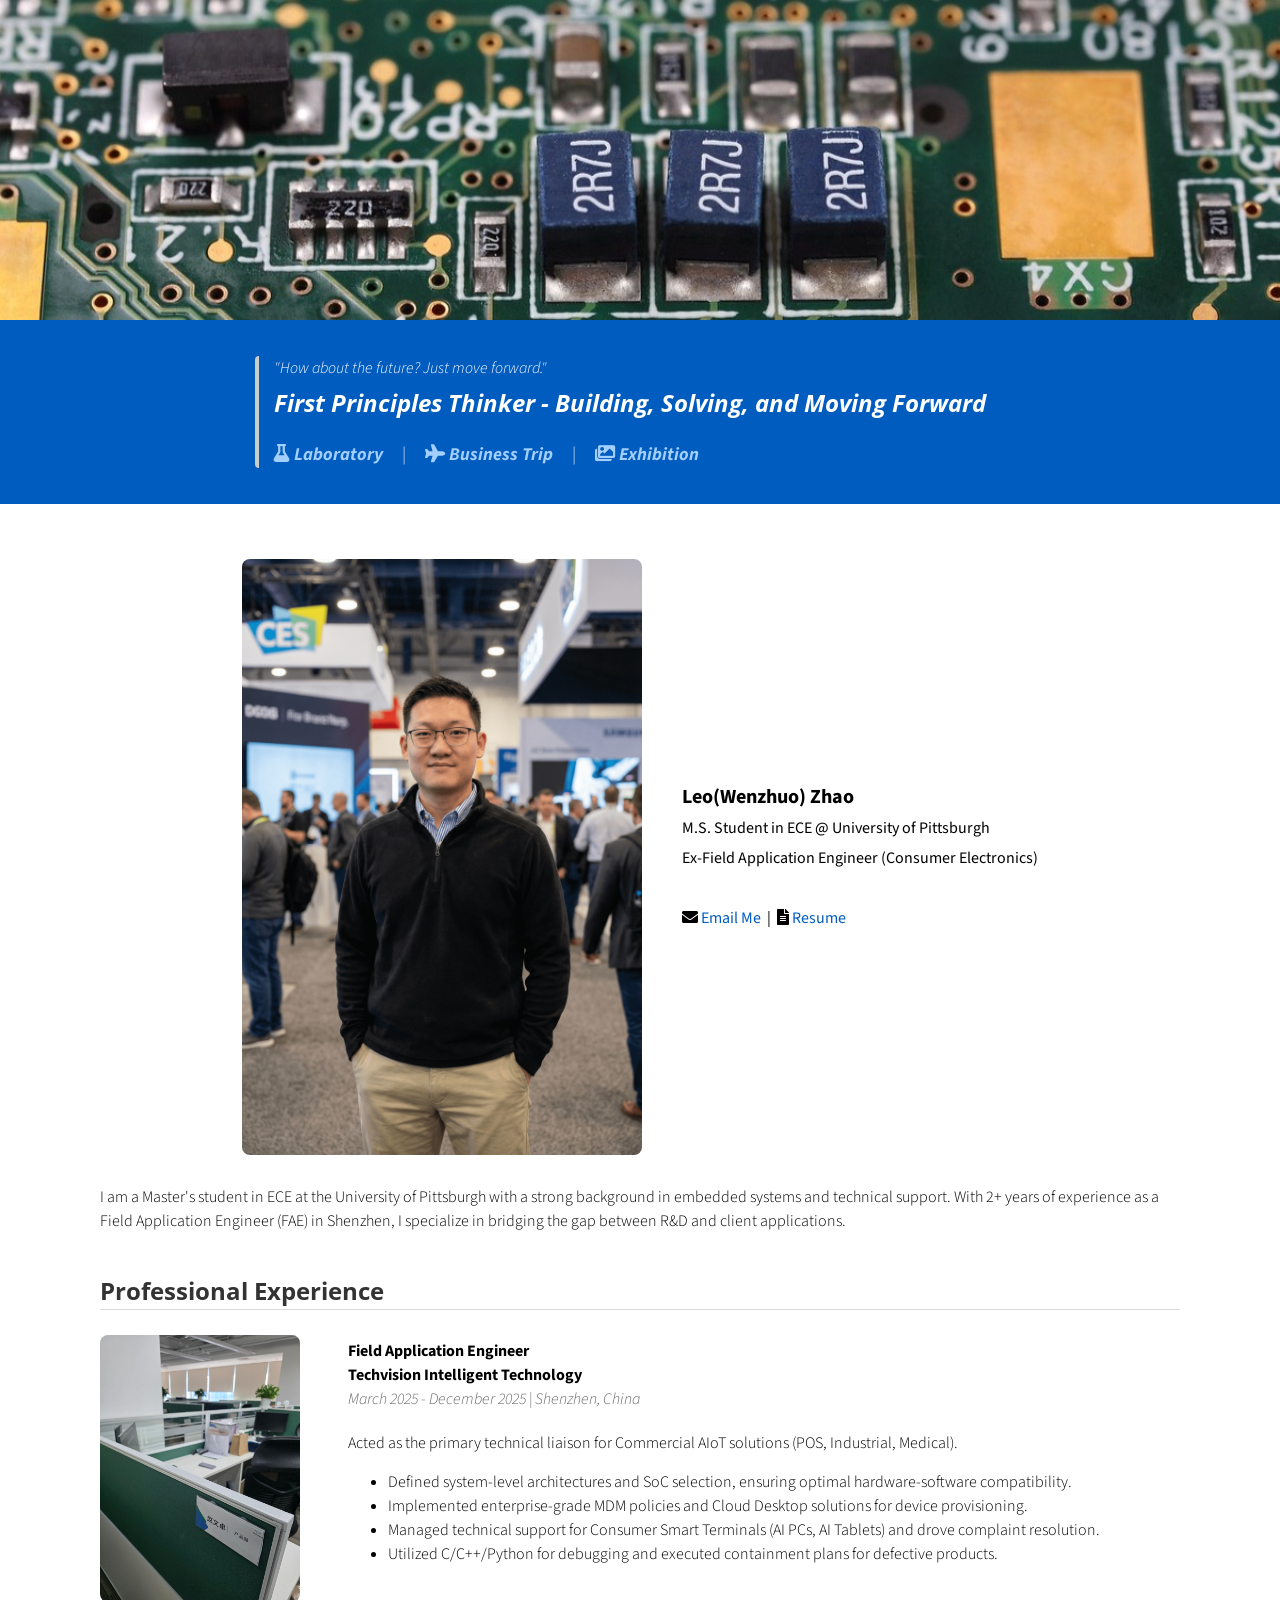
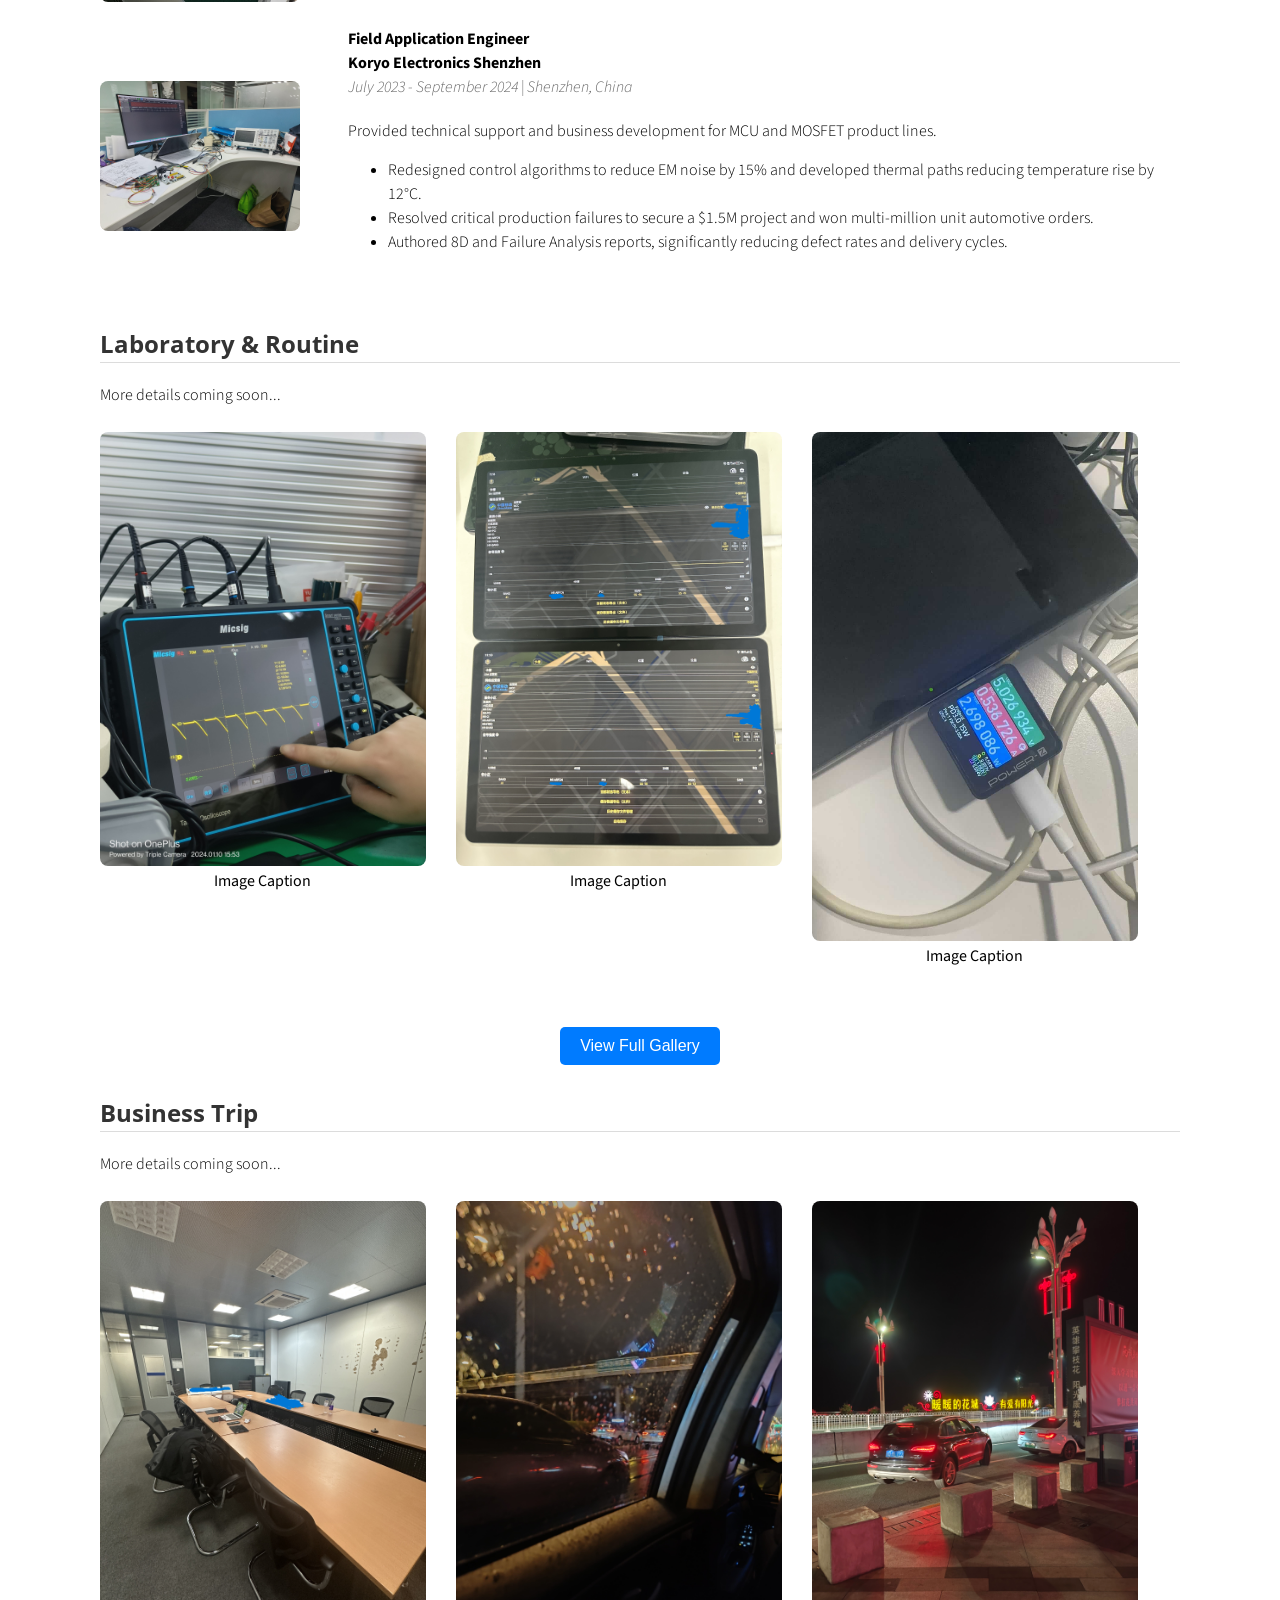
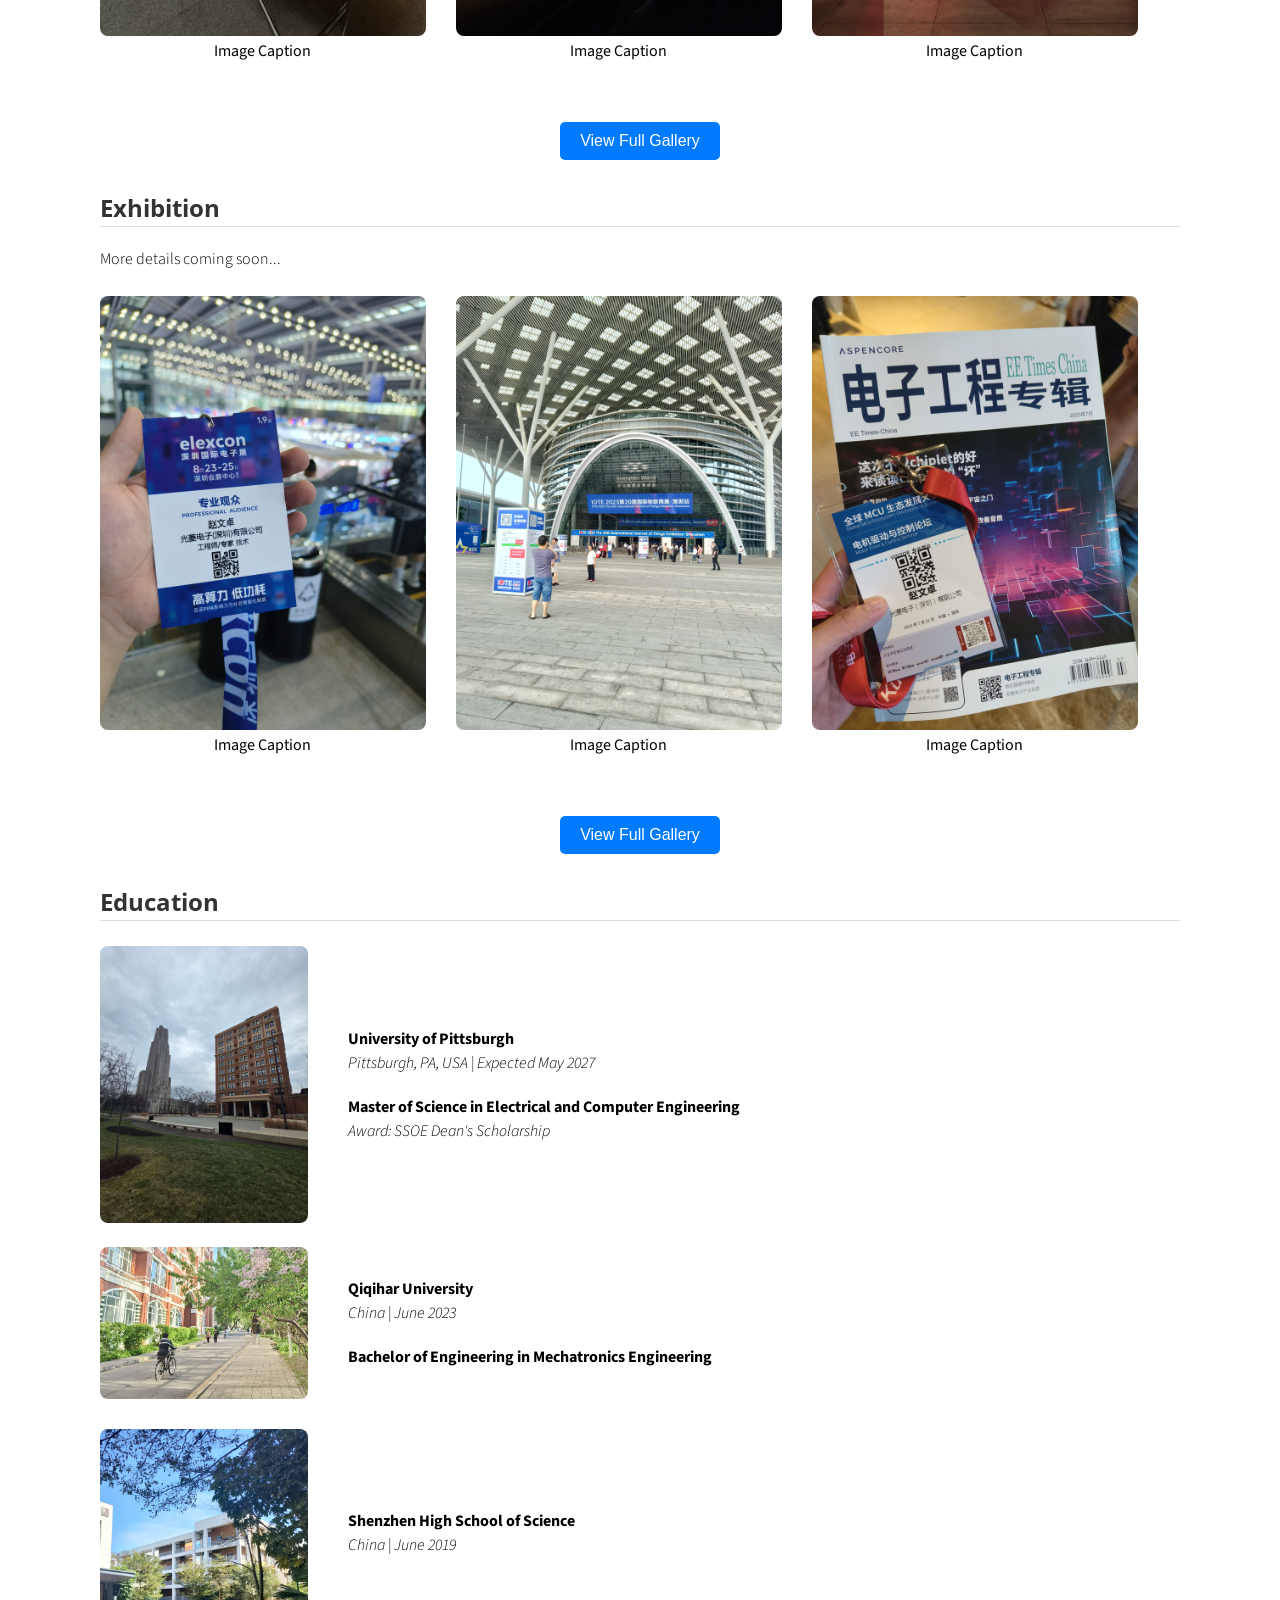
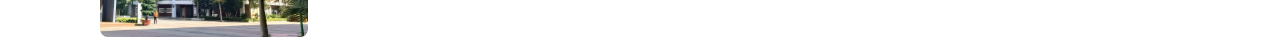
==== index.html @ 2d4b8017 "initial commit 个人网站初始代码" ====
<!doctype html>
<html>

<head>
  <title>Leo Zhao | Field Application Engineer</title>
  <meta charset="utf-8" name="viewport" content="width=device-width, initial-scale=1">
  <link href="https://use.fontawesome.com/releases/v5.2.0/css/all.css" media="screen" rel="stylesheet" type="text/css" />
  <link href="css/frame.css" media="screen" rel="stylesheet" type="text/css" />
  <link href="css/controls.css" media="screen" rel="stylesheet" type="text/css" />
  <link href="css/custom.css" media="screen" rel="stylesheet" type="text/css" />
  <link href='https://fonts.googleapis.com/css?family=Open+Sans:400,700' rel='stylesheet' type='text/css'>
  <link href='https://fonts.googleapis.com/css?family=Open+Sans+Condensed:300,700' rel='stylesheet' type='text/css'>
  <link href="https://fonts.googleapis.com/css?family=Source+Sans+Pro:400,700" rel="stylesheet">
  <script src="https://ajax.googleapis.com/ajax/libs/jquery/3.3.1/jquery.min.js"></script>
<!--  <script src="js/menu.js"></script>
  <script src="js/footer.js"></script> -->
  <style>
    .menu-index {
      color: rgb(255, 255, 255) !important;
      opacity: 1 !important;
      font-weight: 700 !important;
    }
  </style>

  <style>
    /* 强制覆盖 frame.css 的瀑布流设置，改为更稳定的网格布局 */
    .masonry {
      column-count: auto !important;    /* 1. 关掉“报纸”排版 */
      column-gap: 0 !important;
      display: flex !important;         /* 2. 开启 Flex 弹性布局 */
      flex-wrap: wrap !important;       /* 3. 允许换行 */
      justify-content: flex-start !important; /* 4. 从左向右排列 */
      gap: 20px;                        /* 5. 图片之间的间距 */
    }

    .masonry figure {
      /* 电脑端：强制宽度为 31% (约等于一行3个)，不再由浏览器随意分配 */
      width: calc(33.33% - 14px) !important;
      margin: 0 0 20px 0 !important;    /* 底部留出间距 */
      break-inside: auto !important;
      height: auto !important;          /* 高度自适应 */
      align-self: flex-start !important; /* 防止图片被拉伸变形 */
    }

    /* 平板端适配 (iPad等)：一行 2 个 */
    @media screen and (max-width: 900px) {
      .masonry figure {
        width: calc(50% - 10px) !important;
      }
    }

    /* 手机端适配：一行 1 个 (占满) */
    @media screen and (max-width: 500px) {
      .masonry figure {
        width: 100% !important;
      }
    }
  </style>

</head>

<body>
  <div class="menu-container"></div>
  <div class="content-container">
    <!-------------------------------------------------------------------------------------------->
    <!--Start Header-->
    <div class="banner" style="background: url('img/dummy-background.jpeg') no-repeat center; background-size:cover; height: 320px;"></div>
    <div class="banner">
      <div class="banner-table flex-column">
        <div class="flex-row">
          <div class="flex-item flex-column">

            <blockquote style="border-left: 4px solid #ccc; margin-left: 0; padding-left: 15px; font-style: italic; color: white; ; border-radius: 4px;">
              "How about the future? Just move forward."

            <h2 class="add-top-margin-small">First Principles Thinker - Building, Solving, and Moving Forward</h2>


              <div style="margin-top: 20px; font-size: 18px;">
                <a href="laboratory.html" style="color: #a3cfff; text-decoration: none; font-weight: bold; margin-right: 15px;">
                  <i class="fas fa-flask"></i> Laboratory
                </a>
                <span style="color: white;">|</span>
                <a href="trip.html" style="color: #a3cfff; text-decoration: none; font-weight: bold; margin: 0 15px;">
                  <i class="fas fa-plane"></i> Business Trip
                </a>
                <span style="color: white;">|</span>
                <a href="exhibition.html" style="color: #a3cfff; text-decoration: none; font-weight: bold; margin-left: 15px;">
                  <i class="fas fa-images"></i> Exhibition
                </a>
              </div>


            </blockquote>
          </div>
        </div>
      </div>
    </div>
    <!--End Header-->
    <!-------------------------------------------------------------------------------------------->
    <div class="content">
      <div class="content-table flex-column">
        <!-------------------------------------------------------------------------------------------->
        <!--Start Intro-->
        <div class="flex-row-center">
          <div class="flex-item flex-column">
            <img class="image max-width-400" src="img/dummay-img.png" style="border-radius: 8px;">
          </div>
          <div class="flex-item flex-column">
            <p class="text text-large" style="font-weight: bold;">
              Leo(Wenzhuo) Zhao<br>
              <span style="font-size: 0.8em; font-weight: normal;">
                M.S. Student in ECE @ University of Pittsburgh<br>
                Ex-Field Application Engineer (Consumer Electronics)<br>
                <br>
                <i class="fas fa-envelope"></i> <a href="mailto:meetleozhao@outlook.com">Email Me</a> &nbsp;|&nbsp;
            <!--    <i class="fab fa-linkedin"></i> <a href="你的LinkedIn链接" target="_blank">LinkedIn</a> &nbsp;|&nbsp;-->
                <i class="fas fa-file-alt"></i> <a href="file/Leo(Wenzhuo)_Zhao_Resume.pdf" target="_blank">Resume</a>
              </span>
            </p>
          </div>
        </div>
        <div class="flex-row">
          <div class="flex-item flex-column">
            <p class="text add-top-margin">
              I am a Master's student in ECE at the University of Pittsburgh with a strong background in embedded systems and technical support.
              With 2+ years of experience as a Field Application Engineer (FAE) in Shenzhen, I specialize in bridging the gap between R&D and client applications.
            </p>
          </div>
        </div>
        <!--End Intro-->
        <!-------------------------------------------------------------------------------------------->
        <!--Start List of Projects-->

        <div class="flex-row">
          <div class="flex-item flex-column full-width">
            <h2 id="experience">Professional Experience</h2>
            <hr>
          </div>
        </div>

        <div class="flex-row">
          <div class="flex-item flex-item-stretch flex-column">
            <img class="image" src="img/huiwei/huiwei (1).jpg" alt="Techvision" style="width: 200px; height: auto; border-radius: 8px;">
          </div>
          <div class="flex-item flex-item-stretch-4 flex-column">
            <p class="text">
              <span class="highlight-text" style="font-weight:bold;">Field Application Engineer</span> <br>
              <span style="font-weight:bold;">Techvision Intelligent Technology</span><br>
              <span style="font-style:italic; color:#666;">March 2025 - December 2025 | Shenzhen, China</span>
            </p>
            <p class="text">
              Acted as the primary technical liaison for Commercial AIoT solutions (POS, Industrial, Medical).
            <ul style="margin-top: 5px;">
              <li>Defined system-level architectures and SoC selection, ensuring optimal hardware-software compatibility.</li>
              <li>Implemented enterprise-grade MDM policies and Cloud Desktop solutions for device provisioning.</li>
              <li>Managed technical support for Consumer Smart Terminals (AI PCs, AI Tablets) and drove complaint resolution.</li>
              <li>Utilized C/C++/Python for debugging and executed containment plans for defective products.</li>
            </ul>
            </p>
          </div>
        </div>

        <div class="flex-row">
          <div class="flex-item flex-item-stretch flex-column">
            <img class="image" src="img/kor/kor (38).jpg" alt="Koryo" style="width: 200px; height: auto; border-radius: 8px;">
          </div>
          <div class="flex-item flex-item-stretch-4 flex-column">
            <p class="text">
              <span class="highlight-text" style="font-weight:bold;">Field Application Engineer</span> <br>
              <span style="font-weight:bold;">Koryo Electronics Shenzhen</span><br>
              <span style="font-style:italic; color:#666;">July 2023 - September 2024 | Shenzhen, China</span>
            </p>
            <p class="text">
              Provided technical support and business development for MCU and MOSFET product lines.
            <ul style="margin-top: 5px;">
              <li>Redesigned control algorithms to reduce EM noise by 15% and developed thermal paths reducing temperature rise by 12°C.</li>
              <li>Resolved critical production failures to secure a $1.5M project and won multi-million unit automotive orders.</li>
              <li>Authored 8D and Failure Analysis reports, significantly reducing defect rates and delivery cycles.</li>
            </ul>
            </p>
          </div>
        </div>




        <!--End List of Projects-->
        <!-------------------------------------------------------------------------------------------->
        <!--Start Gallery-->


        <div class="flex-row">
          <div class="flex-item flex-column full-width">
            <h2 id="laboratory">Laboratory & Routine</h2>
            <hr>
          </div>
        </div>

        <div class="flex-row">
          <div class="flex-item flex-column">
            <p class="text">
              More details coming soon...
            </p>
          </div>
        </div>

        <div class="masonry" id="gallery-lab">

          <figure>
            <img src="img/Laboratory/lab-8.jpg" style="border-radius: 8px;" loading="lazy">
            <figcaption class="text-bottom">Image Caption</figcaption>
          </figure>

          <figure>
            <img src="img/Laboratory/lab-2.jpg" style="border-radius: 8px;" loading="lazy">
            <figcaption class="text-bottom">Image Caption</figcaption>
          </figure>

          <figure>
            <img src="img/Laboratory/lab-3.jpg" style="border-radius: 8px;" loading="lazy">
            <figcaption class="text-bottom">Image Caption</figcaption>
          </figure>

          <figure>
            <img src="img/Laboratory/lab-4.jpg" style="border-radius: 8px;" loading="lazy">
            <figcaption class="text-bottom">Image Caption</figcaption>
          </figure>

          <figure>
            <img src="img/Laboratory/lab-5.jpg" style="border-radius: 8px;" loading="lazy">
            <figcaption class="text-bottom">Image Caption</figcaption>
          </figure>

          <figure>
            <img src="img/Laboratory/lab-6.jpg" style="border-radius: 8px;" loading="lazy">
            <figcaption class="text-bottom">Image Caption</figcaption>
          </figure>

          <figure>
            <img src="img/Laboratory/lab-7.jpg" style="border-radius: 8px;" loading="lazy">
            <figcaption class="text-bottom">Image Caption</figcaption>
          </figure>

          <figure>
            <img src="img/Laboratory/lab-1.jpg" style="border-radius: 8px;" loading="lazy">
            <figcaption class="text-bottom">Image Caption</figcaption>
          </figure>

          <figure>
            <img src="img/Laboratory/lab-9.jpg" style="border-radius: 8px;" loading="lazy">
            <figcaption class="text-bottom">Image Caption</figcaption>
          </figure>

          <figure>
            <img src="img/Laboratory/lab-10.jpg" style="border-radius: 8px;" loading="lazy">
            <figcaption class="text-bottom">Image Caption</figcaption>
          </figure>

          <figure>
            <img src="img/Laboratory/lab-11.jpg" style="border-radius: 8px;" loading="lazy">
            <figcaption class="text-bottom">Image Caption</figcaption>
          </figure>

          <figure>
            <img src="img/Laboratory/lab-12.jpg" style="border-radius: 8px;" loading="lazy">
            <figcaption class="text-bottom">Image Caption</figcaption>
          </figure>

          <figure>
            <img src="img/Laboratory/lab-13.jpg" style="border-radius: 8px;" loading="lazy">
            <figcaption class="text-bottom">Image Caption</figcaption>
          </figure>

          <figure>
            <img src="img/Laboratory/lab-14.jpg" style="border-radius: 8px;" loading="lazy">
            <figcaption class="text-bottom">Image Caption</figcaption>
          </figure>

          <figure>
            <img src="img/Laboratory/lab-15.jpg" style="border-radius: 8px;" loading="lazy">
            <figcaption class="text-bottom">Image Caption</figcaption>
          </figure>

          <figure>
            <img src="img/Laboratory/lab-16.jpg" style="border-radius: 8px;" loading="lazy">
            <figcaption class="text-bottom">Image Caption</figcaption>
          </figure>

          <figure>
            <img src="img/Laboratory/lab-17.jpg" style="border-radius: 8px;" loading="lazy">
            <figcaption class="text-bottom">Image Caption</figcaption>
          </figure>

          <figure>
            <img src="img/Laboratory/lab-18.jpg" style="border-radius: 8px;" loading="lazy">
            <figcaption class="text-bottom">Image Caption</figcaption>
          </figure>

        </div>


        <div style="text-align: center; margin-top: 20px;">
          <button id="btn-lab" a href="laboratory.html" style="padding: 10px 20px; font-size: 16px; cursor: pointer; background-color: #007bff; color: white; border: none; border-radius: 5px;">
            View Full Gallery
          </button>
        </div>

        <!--
        <div class="flex-row">
          <div class="flex-item flex-column">
            <p class="text">
              Phasellus viverra nulla ut metus varius laoreet. Quisque rutrum. Aenean imperdiet. Etiam ultricies nisi vel
              augue. Curabitur ullamcorper ultricies nisi. Nam eget dui. Etiam rhoncus. Maecenas tempus, tellus eget
              condimentum rhoncus, sem quam semper libero, sit amet adipiscing sem neque sed ipsum. Nam quam nunc, blandit
              vel, luctus pulvinar, hendrerit id, lorem.
            </p>
          </div>
        </div>
        -->

        <!--End Gallery-->
        <!-------------------------------------------------------------------------------------------->
        <!-------------------------------------------------------------------------------------------->
        <div class="flex-row">
          <div class="flex-item flex-column full-width">
            <h2 id="laboratory">Business Trip</h2>
            <hr>
          </div>
        </div>

        <div class="flex-row">
          <div class="flex-item flex-column">
            <p class="text">
              More details coming soon...
            </p>
          </div>
        </div>


        <div class="masonry" id="gallery-trip">

          <figure>
            <img src="img/Business%20Trip/changchun.jpg" style="border-radius: 8px;" loading="lazy">
            <figcaption class="text-bottom">Image Caption</figcaption>
          </figure>
          <figure>
            <img src="img/Business%20Trip/guangzhou.jpg" style="border-radius: 8px;" loading="lazy">
            <figcaption class="text-bottom">Image Caption</figcaption>
          </figure>
          <figure>
            <img src="img/Business%20Trip/panzhihua.jpg" style="border-radius: 8px;" loading="lazy">
            <figcaption class="text-bottom">Image Caption</figcaption>
          </figure>
          <figure>
            <img src="img/Business%20Trip/shenzhen.jpg" style="border-radius: 8px;" loading="lazy">
            <figcaption class="text-bottom">Image Caption</figcaption>
          </figure>
          <figure>
            <img src="img/Business%20Trip/wuhan.jpg" style="border-radius: 8px;" loading="lazy">
            <figcaption class="text-bottom">Image Caption</figcaption>
          </figure>
          <figure>
            <img src="img/Business%20Trip/wuhan2.jpg" style="border-radius: 8px;" loading="lazy">
            <figcaption class="text-bottom">Image Caption</figcaption>
          </figure>
        </div>


        <div style="text-align: center; margin-top: 20px;">
          <button id="btn-trip" a href="trip.html" style="padding: 10px 20px; font-size: 16px; cursor: pointer; background-color: #007bff; color: white; border: none; border-radius: 5px;">
            View Full Gallery
          </button>
        </div>


        <div class="flex-row">
          <div class="flex-item flex-column full-width">
            <h2 id="laboratory">Exhibition</h2>
            <hr>
          </div>
        </div>

        <div class="flex-row">
          <div class="flex-item flex-column">
            <p class="text">
              More details coming soon...
            </p>
          </div>
        </div>


        <div class="masonry" id="gallery-exhibition">

          <figure>
            <img src="img/Exhibition/ex-1.jpg" style="border-radius: 8px;" loading="lazy">
            <figcaption class="text-bottom">Image Caption</figcaption>
          </figure>
          <figure>
            <img src="img/Exhibition/ex-2.jpg" style="border-radius: 8px;" loading="lazy">
            <figcaption class="text-bottom">Image Caption</figcaption>
          </figure>
          <figure>
            <img src="img/Exhibition/ex-3.jpg" style="border-radius: 8px;" loading="lazy">
            <figcaption class="text-bottom">Image Caption</figcaption>
          </figure>
          <figure>
            <img src="img/Exhibition/ex-4.jpg" style="border-radius: 8px;" loading="lazy">
            <figcaption class="text-bottom">Image Caption</figcaption>
          </figure>
          <figure>
            <img src="img/Exhibition/ex-5.jpg" style="border-radius: 8px;" loading="lazy">
            <figcaption class="text-bottom">Image Caption</figcaption>
          </figure>
          <figure>
            <img src="img/Exhibition/ex-6.jpg" style="border-radius: 8px;" loading="lazy">
            <figcaption class="text-bottom">Image Caption</figcaption>
          </figure>
          <figure>
            <img src="img/Exhibition/ex-7.jpg" style="border-radius: 8px;" loading="lazy">
            <figcaption class="text-bottom">Image Caption</figcaption>
          </figure>
          <figure>
            <img src="img/Exhibition/ex-8.jpg" style="border-radius: 8px;" loading="lazy">
            <figcaption class="text-bottom">Image Caption</figcaption>
          </figure>
          <figure>
            <img src="img/Exhibition/ex-9.jpg" style="border-radius: 8px;" loading="lazy">
            <figcaption class="text-bottom">Image Caption</figcaption>
          </figure>
        </div>

        <div style="text-align: center; margin-top: 20px;">
          <button id="btn-exhibition" a href="exhibition.html" style="padding: 10px 20px; font-size: 16px; cursor: pointer; background-color: #007bff; color: white; border: none; border-radius: 5px;">
            View Full Gallery
          </button>
        </div>




        <div class="flex-row">
          <div class="flex-item flex-column full-width">
            <h2 id="education">Education</h2>
            <hr>
          </div>
        </div>

        <div class="flex-row" style="margin-bottom: 60px;">
          <div class="flex-item flex-item-stretch flex-column ">
            <img class="image max-width-400" src="img/school/pitt.jpg" alt="University of Pittsburgh" style="border-radius: 8px;">
          </div>
          <div class="flex-item flex-item-stretch-4 flex-column">
            <p class="text">
              <span class="highlight-text" style="font-weight:bold;">University of Pittsburgh</span> <br>
              <span style="font-style:italic;">Pittsburgh, PA, USA | Expected May 2027</span>
            </p>
            <p class="text">
              <strong>Master of Science in Electrical and Computer Engineering</strong><br>
              <em>Award: SSOE Dean's Scholarship</em>
            </p>
          </div>
        </div>

        <div class="flex-row" style="margin-bottom: 40px;">
          <div class="flex-item flex-item-stretch flex-column">
            <img class="image max-width-400" src="img/school/qida1.jpg" alt="Qiqihar University" style="border-radius: 8px;">
          </div>
          <div class="flex-item flex-item-stretch-4 flex-column">
            <p class="text">
              <span class="highlight-text" style="font-weight:bold;">Qiqihar University</span> <br>
              <span style="font-style:italic;">China | June 2023</span>
            </p>
            <p class="text">
              <strong>Bachelor of Engineering in Mechatronics Engineering</strong>
            </p>
          </div>
        </div>


        <div class="flex-row" style="margin-bottom: 40px;">
          <div class="flex-item flex-item-stretch flex-column">
            <img class="image max-width-400" src="img/school/kegao2.jpg" alt="Shenzhen High School of Science" style="border-radius: 8px;">
          </div>
          <div class="flex-item flex-item-stretch-4 flex-column">
            <p class="text">
              <span class="highlight-text" style="font-weight:bold;">Shenzhen High School of Science</span> <br>
              <span style="font-style:italic;">China | June 2019</span>
          </div>
        </div>




      </div>
    </div>
    <div class="footer-container"></div>
  </div>
</body>


<script>
  document.addEventListener("DOMContentLoaded", function() {

    /**
     * 通用相册管理函数
     * @param {string} galleryId - 相册容器的 ID
     * @param {string} btnId - 按钮的 ID
     * @param {number} showCount - 默认显示多少张
     */
    function initGallery(galleryId, btnId, showCount) {
      var gallery = document.getElementById(galleryId);
      var btn = document.getElementById(btnId);

      // 安全检查：如果 ID 写错了找不到元素，就跳过，防止报错
      if (!gallery || !btn) {
        console.warn("未找到 ID 为 " + galleryId + " 或 " + btnId + " 的元素，跳过初始化。");
        return;
      }

      var items = gallery.querySelectorAll('figure');

      // 如果图片数量少于默认显示数量，直接隐藏按钮
      if (items.length <= showCount) {
        btn.style.display = 'none';
        return;
      }

      // 1. 初始隐藏多余的图片
      for (var i = showCount; i < items.length; i++) {
        items[i].style.display = 'none';
      }

      // 2. 绑定按钮点击事件
      btn.addEventListener('click', function() {
        for (var i = showCount; i < items.length; i++) {
          items[i].style.removeProperty('display'); // 恢复显示
        }
        btn.style.display = 'none'; // 隐藏按钮
      });
    }

    // ---------------------------------------------------
    // 在这里配置你的三个相册！
    // 格式：initGallery('相册ID', '按钮ID', 默认显示几张);
    // ---------------------------------------------------

    // 1. 初始化 Laboratory 相册 (显示前 9 张)
    initGallery('gallery-lab', 'btn-lab', 3);

    // 2. 初始化 Business Trip 相册 (显示前 3 张)
    initGallery('gallery-trip', 'btn-trip', 3);

    // 3. 初始化 Exhibition 相册 (显示前 6 张)
    initGallery('gallery-exhibition', 'btn-exhibition', 3);

  });
</script>



</html>
---- css/frame.css ----
/*************************************************************************
 * GitHub: https://github.com/yenchiah/project-website-template
 * Version: v3.44
 * This CSS file is for the website frame
 * If you want to keep this template updated, avoid modifying this file
 * Instead, add your own CSS in the custom.css file
 *************************************************************************/

html,
body {
  margin: 0;
  padding: 0;
  background-color: white;
  font-family: 'Open Sans', Helvetica, Arial, sans-serif;
  left: 0;
  right: 0;
  width: auto;
}

/* This is a hack for FireFox that the <b> tag does not work */
strong,
b {
  font-weight: bold;
}

a {
  outline: none;
  cursor: pointer;
}

img {
  -webkit-touch-callout: none;
  -webkit-user-select: none;
  -khtml-user-select: none;
  -moz-user-select: none;
  -ms-user-select: none;
  user-select: none;
}

video {
  -webkit-touch-callout: none;
  -webkit-user-select: none;
  -khtml-user-select: none;
  -moz-user-select: none;
  -ms-user-select: none;
  user-select: none;
}

h1 {
  font-size: 30px;
  color: #333333;
  margin: 30px 0 0 0;
  padding: 0;
  font-weight: bold;
  font-family: 'Open Sans', Helvetica, Arial, sans-serif;
}

h2 {
  font-size: 24px;
  color: #333333;
  margin: 30px 0 0 0;
  padding: 0;
  font-weight: bold;
  font-family: 'Open Sans', Helvetica, Arial, sans-serif;
}

h3 {
  font-size: 18px;
  color: #333333;
  margin: 10px 0 0 0;
  padding: 0;
  font-weight: bold;
  font-family: 'Open Sans', Helvetica, Arial, sans-serif;
}

ul,
ol {
  margin: 10px 0 10px 0;
}

li ol,
li ul {
  margin: 0;
}

hr {
  border: 0;
  height: 1px;
  background: rgb(220, 220, 220);
  margin: 0 0 10px 0;
}

.menu-container {
  z-index: 2;
  position: relative;
  width: 100%;
  background-color: #333333;
  min-width: 300px;
  -webkit-touch-callout: none;
  -webkit-user-select: none;
  -khtml-user-select: none;
  -moz-user-select: none;
  -ms-user-select: none;
  user-select: none;
  box-shadow: 0 0px 4px rgb(0 0 0 / 32%), 0 0px 10px rgb(0 0 0 / 23%);
}

.menu {
  position: relative;
  margin: 0 auto;
  max-width: 1200px;
}

.menu .menu-table {
  padding: 0px 10px;
  width: 100%;
  margin: 0;
}

.menu .menu-highlight {
  color: rgb(255, 255, 255) !important;
  opacity: 1 !important;
  font-weight: 700 !important;
}

.menu .logo {
  margin-left: 20px;
}

.menu .logo a {
  color: rgba(255, 255, 255, 0.8);
  font-family: 'Open Sans Condensed', Helvetica, Arial, sans-serif;
  font-size: 30px;
  text-decoration: none;
  font-weight: 700;
  flex: 1 auto;
  padding: 10px 0;
}

.menu .logo a:hover {
  cursor: pointer;
}

.menu .logo img {
  margin: 0;
  padding: 0;
}

.menu .menu-button {
  width: 40px;
  height: 40px;
  display: none;
  cursor: pointer;
  margin-right: 20px;
}

.menu .menu-button img {
  width: 30px;
  height: 30px;
}

.menu .menu-items {
  align-self: stretch;
}

.menu .menu-items>a,
.menu .menu-items>div {
  color: rgba(255, 255, 255, 0.8);
  text-decoration: none;
  font-weight: 400;
  font-size: 18px;
  flex: 1 auto;
  transition: opacity 0.1s ease-in-out;
  -moz-transition: opacity 0.1s ease-in-out;
  -webkit-transition: opacity 0.1s ease-in-out;
  font-family: 'Open Sans', Helvetica, Arial, sans-serif;
  white-space: nowrap;
  display: flex;
  align-items: center;
  height: 100%;
}

.menu .menu-items>a:not(:last-child),
.menu .menu-items>div:not(:last-child) {
  margin-right: 25px;
}

.menu .menu-items>a:hover,
.menu .menu-items>div:hover {
  color: rgb(255, 255, 255);
  opacity: 1;
  cursor: pointer;
}

.menu .menu-items .dropdown {
  overflow: hidden;
  cursor: pointer;
}

.menu .menu-items .dropdown .dropbtn {
  font-family: inherit;
  text-decoration: inherit;
  color: inherit;
  font-weight: inherit;
  font-size: inherit;
  transition: inherit;
  -moz-transition: inherit;
  -webkit-transition: inherit;
  white-space: inherit;
  display: flex;
  align-items: center;
  height: 100%;
}

.menu .menu-items .dropdown i {
  color: #ffffff;
  margin-left: 5px;
}

.menu .menu-items .dropdown .dropdown-content {
  display: none;
  position: absolute;
  background-color: #f9f9f9;
  min-width: 100px;
  box-shadow: 0px 8px 16px 0px rgba(0, 0, 0, 0.2);
  z-index: 1;
  top: 100%;
  border-top: 3px solid #848484;
  border-bottom-left-radius: 2px;
  border-bottom-right-radius: 2px;
}

.menu .menu-items .dropdown .dropdown-content a {
  color: black;
  padding: 10px 20px;
  text-decoration: none;
  display: block;
  text-align: left;
  font-size: 16px;
}

.menu .menu-items .dropdown .dropdown-content a:hover {
  background-color: #ddd;
  color: black;
}

.menu .menu-items .dropdown .dropdown-content a:last-child:hover {
  border-bottom-left-radius: 2px;
  border-bottom-right-radius: 2px;
}

.menu .menu-items .dropdown:hover .dropdown-content {
  display: block;
}

.content-container {
  z-index: 1;
  position: relative;
  width: 100%;
  min-width: 300px;
  max-width: 5000px;
}

.content {
  position: relative;
  margin: 0 auto;
  font-size: 16px;
  font-family: 'Source Sans Pro', Helvetica, Arial, sans-serif;
  font-weight: 300;
  line-height: 1.5;
  max-width: 100%;
  overflow-x: visible;
}

.content p a,
.content ul a,
.content ol a {
  text-decoration: none;
  color: #005cbf;
}

.content p a:hover,
.content ul a:hover,
.content ol a:hover {
  text-decoration: underline;
}

/*
.content-table {
  padding: 40px 10px;
  width: 100%;
  margin: 0;
}

 */

/* 2. 控制内容的实际宽度 (你之前修改的部分) */
.content-table {
  width: 100%;
  padding: 40px 15px; /* 手机端 padding */
  box-sizing: border-box;
  margin: 0 auto!important;
}

/* 桌面端设置 */
@media screen and (min-width: 768px) {
  .content-table {
    /* 这里设置你真正想要的宽度，比如 1200px, 1400px */
    max-width: 1200px;
    padding: 40px 40px;
    margin: 0 auto!important;
  }
}



.banner {
  position: relative;
  font-size: 16px;
  font-family: 'Source Sans Pro', Helvetica, Arial, sans-serif;
  font-weight: 300;
  line-height: 1.5;
  overflow-x: auto;
  background-color: #005cbf;
  display: flex;
}

.banner .banner-table {
  padding: 0;
  width: 100%;
  margin: 0 auto;
  align-self: flex-end;
}

.banner .banner-table a {
  color: #a3cfff;
  text-decoration: none;
}

.banner .banner-table a:hover {
  text-decoration: underline;
}

.banner h1,
.banner h2,
.banner h3,
.banner p,
.banner span {
  color: white;
}

.banner .flex-item {
  max-width: 1200px;
  margin: 20px auto;
  padding: 0 30px;
}

.flex-column {
  display: flex;
  flex-direction: column;
  flex-wrap: wrap;
  justify-content: flex-start;
  align-items: stretch;
  align-content: stretch;
  box-sizing: border-box;
}

.flex-row-space-between {
  display: flex;
  flex-direction: row;
  flex-wrap: wrap;
  justify-content: space-between;
  align-items: center;
  align-content: stretch;
  box-sizing: border-box;
}

.flex-row {
  display: flex;
  flex-direction: row;
  flex-wrap: wrap;
  justify-content: flex-start;
  align-items: center;
  align-content: stretch;
  box-sizing: border-box;
}

.flex-row-center {
  display: flex;
  flex-direction: row;
  flex-wrap: wrap;
  justify-content: center;
  align-items: center;
  align-content: stretch;
  box-sizing: border-box;
}

.flex-item-stretch {
  flex: 1 auto;
}

.flex-item-stretch-2 {
  flex: 1 auto;
}

.flex-item-stretch-3 {
  flex: 1 auto;
}

.flex-item-stretch-4 {
  flex: 1 auto;
}

.flex-item-stretch-5 {
  flex: 1 auto;
}

.flex-item {
  margin: 0 20px;
}

.left-align {
  float: left;
}

.right-align {
  float: right;
}

.full-width {
  width: 100%;
}

.badge-text {
  font-size: 30px;
  font-weight: 700;
}

.text {
  margin: 10px 0 10px 0;
  padding: 0;
}

.text-large-margin {
  margin: 15px 0 15px 0;
  padding: 0;
}

.text-small-margin {
  margin: 5px 0 5px 0;
  padding: 0;
}

.text-no-margin {
  margin: 0;
  padding: 0;
}

.scrollable-image-container {
  overflow: auto;
  border: 1px solid #666666;
  display: grid;
  width: fit-content;
  margin: 15px 0;
}

.scrollable-image-container.center {
  margin-left: auto;
  margin-right: auto;
}

.scrollable-image {
  border-radius: 2px;
  margin: 0;
  overflow: auto;
  -webkit-touch-callout: none;
  -webkit-user-select: none;
  -khtml-user-select: none;
  -moz-user-select: none;
  -ms-user-select: none;
  user-select: none;
  display: flex;
}

.scrollable-image.center {
  margin-left: auto;
  margin-right: auto;
}

.image {
  border-radius: 2px;
  width: 100%;
  margin: 15px 0;
  -webkit-touch-callout: none;
  -webkit-user-select: none;
  -khtml-user-select: none;
  -moz-user-select: none;
  -ms-user-select: none;
  user-select: none;
  display: flex;
}

.image.center {
  align-self: center;
}

.image img,
.image video {
  width: 100%;
  height: 100%;
  box-sizing: border-box;
  display: table-cell;
  overflow: hidden;
  border-radius: 2px;
}

.adaptive-image {
  background-position: center;
  background-repeat: no-repeat;
  background-size: cover;
}

.image-wrap-text {
  float: left;
  margin: 5px 40px 25px 0;
}

.image-caption {
  width: 100%;
  text-align: center;
  margin-top: -10px;
  margin-bottom: 10px;
}

.max-width-400 {
  max-width: 400px;
}

.max-width-140 {
  max-width: 140px;
}

ol.publication {
  display: flex;
  flex-direction: column-reverse;
  list-style: none;
  margin: 7px 0 7px 0;
  padding: 0;
  flex-wrap: wrap;
}

ol.publication li {
  display: flex;
  align-items: baseline;
  margin: 0;
  padding: 0;
}

ol.publication li p:before {
  line-height: 1;
  margin-right: 5px;
}

ol.publication.C-list {
  counter-reset: C-counter;
}

ol.publication.C-list li p {
  counter-increment: C-counter;
}

ol.publication.C-list li p:before {
  content: "[C" counter(C-counter)"]";
}

ol.publication.J-list {
  counter-reset: J-counter;
}

ol.publication.J-list li p {
  counter-increment: J-counter;
}

ol.publication.J-list li p:before {
  content: "[J" counter(J-counter)"]";
}

ol.publication.T-list {
  counter-reset: T-counter;
}

ol.publication.T-list li p {
  counter-increment: T-counter;
}

ol.publication.T-list li p:before {
  content: "[T" counter(T-counter)"]";
}

ol.publication.O-list {
  counter-reset: O-counter;
}

ol.publication.O-list li p {
  counter-increment: O-counter;
}

ol.publication.O-list li p:before {
  content: "[O" counter(O-counter)"]";
}

ol.publication.P-list {
  counter-reset: P-counter;
}

ol.publication.P-list li p {
  counter-increment: P-counter;
}

ol.publication.P-list li p:before {
  content: "[P" counter(P-counter)"]";
}

ol.publication.M-list {
  counter-reset: M-counter;
}

ol.publication.M-list li p {
  counter-increment: M-counter;
}

ol.publication.M-list li p:before {
  content: "[M" counter(M-counter)"]";
}

ol.publication.F-list {
  counter-reset: F-counter;
}

ol.publication.F-list li p {
  counter-increment: F-counter;
}

ol.publication.F-list li p:before {
  content: "[F" counter(F-counter)"]";
}

ol.publication.A-list {
  counter-reset: A-counter;
}

ol.publication.A-list li p {
  counter-increment: A-counter;
}

ol.publication.A-list li p:before {
  content: "[A" counter(A-counter)"]";
}

ol.nested {
  list-style: none;
  counter-reset: item;
}

ol.nested>li:before {
  counter-increment: item;
  content: counters(item, ".") ". ";
  padding-right: 0.6em;
}

.noselect {
  -webkit-touch-callout: none;
  -webkit-user-select: none;
  -khtml-user-select: none;
  -moz-user-select: none;
  -ms-user-select: none;
  user-select: none;
}

.center-align-content {
  display: flex;
  justify-content: center;
  align-items: center;
}

.left-align-content {
  display: flex;
  justify-content: flex-start;
  align-items: center;
}

.text-large {
  font-size: 20px;
}

.text-small {
  font-size: 12px;
}

.text-italic {
  font-style: italic;
}

.text-justify {
  text-align: justify;
}

.text-center {
  text-align: center;
}

.iframe-container {
  position: absolute;
  top: 61px;
  bottom: 0;
  left: 0;
  height: auto;
  width: 100%;
  min-width: 300px;
}

.iframe {
  border: 0;
  width: 100%;
  height: 100%;
}

.iframe-in-body {
  width: 100%;
  height: 400px;
  border: 1px solid #666666;
  margin: 15px 0;
}

.iframe-in-tab {
  width: 100%;
  height: 400px;
  border: 0;
  margin: 0;
  padding: 0;
}

.force-no-scroll {
  overflow-y: hidden;
}

.force-scroll {
  overflow-y: scroll;
}

.highlight-text {
  font-weight: bold;
}

.custom-text-info,
.custom-text-info p,
.custom-text-info a {
  color: #17a2b8;
}

.custom-text-info a:hover {
  color: #007082;
}

.custom-text-primary,
.custom-text-primary p,
.custom-text-primary a {
  color: #007bff;
}

.custom-text-primary a:hover {
  color: #005cbf;
}

.custom-text-danger,
.custom-text-danger p,
.custom-text-danger a {
  color: #dc3545;
}

.custom-text-danger a:hover {
  color: #a71120;
}

.gallery {
  display: flex;
  flex-direction: row;
  flex-wrap: wrap;
  justify-content: flex-start;
  align-items: center;
  align-content: stretch;
  box-sizing: border-box;
  width: 100%;
  padding: 0 5px;
}

.gallery>a.flex-column,
.gallery>div.flex-column {
  color: black;
  text-decoration: none;
  padding: 15px;
  cursor: default;
}

.gallery>a.flex-column>img,
.gallery>a.flex-column>video,
.gallery>div.flex-column>img,
.gallery>div.flex-column>video {
  border-radius: 2px;
  width: 100%;
  background-image: url(../img/loading.gif);
  background-repeat: no-repeat;
  background-size: 30px 30px;
  background-position: center;
  min-height: 50px;
}

.gallery>a.flex-column>div,
.gallery>div.flex-column>div,
.gallery>a.flex-column>h3,
.gallery>div.flex-column>h3 {
  width: 100%;
  text-align: center;
}

.masonry {
  column-count: 2;
  column-fill: balance;
  column-gap: 0;
  box-sizing: border-box;
  width: 100%;
  padding: 0 5px;
  position: relative;
}

.masonry figure {
  break-inside: avoid;
  page-break-inside: avoid;
  border: 0;
  color: black;
  text-decoration: none;
  padding: 10px;
  margin: 0;
  cursor: default;
  -webkit-touch-callout: none;
  -webkit-user-select: none;
  -khtml-user-select: none;
  -moz-user-select: none;
  -ms-user-select: none;
  user-select: none;
  border: 5px solid transparent;
  position: relative;
  box-sizing: border-box;
  display: flex;
  flex-direction: column;
  flex-wrap: wrap;
  justify-content: flex-start;
  align-items: stretch;
  align-content: stretch;
}

.masonry figure.selected {
  border: 5px solid #007bff;
  -moz-box-shadow: inset 0 0 4px 1px #6d6d6d;
  -webkit-box-shadow: inset 0 0 4px 1px #6d6d6d;
  box-shadow: inset 0 0 4px 1px #6d6d6d;
}

.masonry figure>img,
.masonry figure>video {
  width: 100%;
  background-image: url(../img/loading.gif);
  background-repeat: no-repeat;
  background-size: 30px 30px;
  background-position: center;
  min-height: 50px;
  display: block;
  box-sizing: border-box;
  position: relative;
}

.masonry figure>figcaption {
  position: absolute;
  bottom: max(min(2vw, 20px), 15px);
  left: max(min(2vw, 20px), 15px);
  right: max(min(2vw, 20px), 15px);
  font-family: 'Oswald', Helvetica, Arial, sans-serif;
  width: auto;
  display: block;
  box-sizing: border-box;
  margin: 0;
  padding: 0;
  font-size: 25px;
  font-size: max(min(6vw, 21px), 16px);
  line-height: 1.3;
  font-weight: bold;
  color: #fff;
  text-align: center;
  background-color: transparent;
  text-shadow: -1px 1px 0 #000, 1px 1px 0 #000, 1px -1px 0 #000, -1px -1px 0 #000;
}

.masonry figure>figcaption.text-only {
  position: initial;
  background-color: rgb(80, 80, 80);
  padding: 20px 20px;
  text-shadow: none;
}

.masonry figure>figcaption.text-bottom {
  position: initial;
  font-family: 'Source Sans Pro', Helvetica, Arial, sans-serif;
  padding: 5px 5px;
  text-shadow: none;
  color: #000;
  font-weight: normal;
  font-size: 16px;
}

.masonry figure>div {
  width: calc(100% - 20px);
  display: block;
  box-sizing: border-box;
  position: absolute;
  line-height: 2;
  top: 10px;
  left: 10px;
  font-family: 'Source Sans Pro', Helvetica, Arial, sans-serif;
  font-size: 14px;
  background-color: rgba(255, 255, 255, 0.5);
  color: #000;
  text-align: center;
  padding: 0;
  height: 30px;
  margin: 0;
}

.masonry figure>div>a {
  cursor: alias;
  font-family: 'Source Sans Pro', Helvetica, Arial, sans-serif;
  font-size: 14px;
  color: #000;
  text-decoration: underline;
}

.custom-table-container {
  display: grid;
  width: fit-content;
  width: -moz-fit-content;
  margin: 15px 0;
}

.custom-table-container.center {
  margin-left: auto;
  margin-right: auto;
}

.custom-table {
  display: block;
  overflow-x: auto;
  border: 1px solid #666666;
  border-collapse: collapse;
  border-spacing: 0;
  empty-cells: show;
  margin: 0;
  padding: 0;
}

.custom-table thead {
  text-align: left;
  border-bottom: 1px solid #666666;
}

.custom-table tfoot {
  border-top: 1px solid #666666;
}

.custom-table tr.bg-color-gray {
  background-color: #dadada;
}

.custom-table tr.bg-color-light-gray {
  background-color: #efefef;
}

.custom-table td,
.custom-table th {
  padding: 5px 10px;
}

.custom-survey p.custom-answer-survey {
  font-family: 'Source Sans Pro', Helvetica, Arial, sans-serif;
  box-sizing: border-box;
  padding: 5px 10px;
  margin-top: 15px;
  margin-bottom: 0;
  margin-right: 0;
  margin-left: 0;
  background: rgb(255, 255, 255);
  border: 1px solid #7d7d7d;
  font-size: 18px;
  outline: none;
  border-radius: 0;
  width: 100%;
  white-space: pre-wrap;
  word-wrap: break-word;
  overflow-y: visible;
  overflow-x: hidden;
  min-height: 40px;
  word-break: break-word;
  hyphens: auto;
}

.custom-survey input.custom-textbox-survey,
.custom-survey textarea.custom-textbox-survey {
  font-family: 'Source Sans Pro', Helvetica, Arial, sans-serif;
  box-sizing: border-box;
  padding: 5px 10px;
  background: rgb(255, 255, 255);
  border: 1px solid #7d7d7d;
  font-size: 18px;
  outline: none;
  border-radius: 0;
  resize: none;
  width: 100%;
  white-space: pre-wrap;
  word-wrap: break-word;
  overflow-y: visible;
  overflow-x: hidden;
  min-height: 130px;
}

.custom-survey input[readonly].custom-textbox-survey,
.custom-survey textarea[readonly].custom-textbox-survey {
  cursor: default;
  background: rgb(230, 230, 230);
}

.custom-survey .custom-radio-group-survey {
  column-count: 1;
  column-fill: balance;
  column-gap: 0;
}

.custom-survey .custom-radio-group-survey.image-only {
  column-count: 2;
  column-fill: balance;
  column-gap: 0;
}

.custom-survey .custom-radio-group-survey div {
  display: flex;
  position: relative;
  width: 100%;
  break-inside: avoid;
}

.custom-survey .custom-radio-group-survey label>img {
  width: calc(100% - 5px);
  margin-top: 5px;
  margin-bottom: 10px;
  border-radius: 51%;
  box-shadow: 0 0px 4px rgba(0, 0, 0, 0.32), 0 0px 10px rgba(0, 0, 0, 0.23);
}

.custom-survey .custom-radio-group-survey input[type="radio"]+label,
.custom-survey .custom-radio-group-survey input[type="checkbox"]+label {
  position: relative;
  padding: 10px 10px 10px 48px;
  cursor: pointer;
  font-size: 16px;
  line-height: 1.8;
  display: grid;
  color: black;
  border: 0;
  font-family: 'Source Sans Pro', Helvetica, Arial, sans-serif;
  -webkit-touch-callout: none;
  -webkit-user-select: none;
  -khtml-user-select: none;
  -moz-user-select: none;
  -ms-user-select: none;
  user-select: none;
  width: 100%;
}

.custom-survey .custom-radio-group-survey.image-only input[type="radio"]+label,
.custom-survey .custom-radio-group-survey.image-only input[type="checkbox"]+label {
  padding: 10px;
}

.custom-survey .custom-radio-group-survey input[type="radio"]+label>figure,
.custom-survey .custom-radio-group-survey input[type="checkbox"]+label>figure {
  break-inside: avoid;
  page-break-inside: avoid;
  border: 0;
  color: black;
  text-decoration: none;
  padding: 0;
  margin: 0 auto;
  cursor: pointer;
  -webkit-touch-callout: none;
  -webkit-user-select: none;
  -khtml-user-select: none;
  -moz-user-select: none;
  -ms-user-select: none;
  user-select: none;
  position: relative;
  box-sizing: border-box;
  display: flex;
  flex-direction: column;
  flex-wrap: wrap;
  justify-content: flex-start;
  align-items: stretch;
  align-content: stretch;
  width: 100%;
}

.custom-survey .custom-radio-group-survey input[type="radio"]+label>figure>img,
.custom-survey .custom-radio-group-survey input[type="radio"]+label>figure>video,
.custom-survey .custom-radio-group-survey input[type="checkbox"]+label>figure>img,
.custom-survey .custom-radio-group-survey input[type="checkbox"]+label>figure>video {
  width: 100%;
  background-image: url(../img/loading.gif);
  background-repeat: no-repeat;
  background-size: 30px 30px;
  background-position: center;
  min-height: 50px;
  display: block;
  box-sizing: border-box;
  position: relative;
}

.custom-survey .custom-radio-group-survey input[type="radio"]+label>figure>figcaption,
.custom-survey .custom-radio-group-survey input[type="checkbox"]+label>figure>figcaption {
  position: absolute;
  bottom: max(min(2vw, 10px), 5px);
  left: max(min(2vw, 10px), 5px);
  right: max(min(2vw, 10px), 5px);
  font-family: 'Oswald', Helvetica, Arial, sans-serif;
  width: auto;
  display: block;
  box-sizing: border-box;
  margin: 0;
  padding: 0;
  font-size: 25px;
  font-size: max(min(4.5vw, 20px), 16px);
  line-height: 1.3;
  font-weight: bold;
  color: #fff;
  text-align: center;
  background-color: transparent;
  text-shadow: -1px 1px 0 #000, 1px 1px 0 #000, 1px -1px 0 #000, -1px -1px 0 #000;
}

.custom-survey .custom-radio-group-survey input[type="radio"]+label>figure>figcaption.text-only,
.custom-survey .custom-radio-group-survey input[type="checkbox"]+label>figure>figcaption.text-only {
  position: initial;
  background-color: rgb(80, 80, 80);
  padding: 25px 25px;
  text-shadow: none;
}

.custom-survey .custom-radio-group-survey input[type="radio"]+label>figure>div,
.custom-survey .custom-radio-group-survey input[type="checkbox"]+label>figure>div {
  width: 100%;
  display: block;
  box-sizing: border-box;
  position: absolute;
  line-height: 2;
  font-family: 'Source Sans Pro', Helvetica, Arial, sans-serif;
  font-size: 14px;
  background-color: rgba(255, 255, 255, 0.5);
  color: #000;
  text-align: center;
  padding: 0;
  height: 30px;
  margin: 0;
}

.custom-survey .custom-radio-group-survey input[type="radio"]+label>figure>div>a,
.custom-survey .custom-radio-group-survey input[type="checkbox"]+label>figure>div>a {
  cursor: alias;
  font-family: 'Source Sans Pro', Helvetica, Arial, sans-serif;
  font-size: 14px;
  color: #000;
  text-decoration: underline;
}

.custom-survey .custom-radio-group-survey input[type="radio"]:not(:disabled):hover,
.custom-survey .custom-radio-group-survey input[type="checkbox"]:not(:disabled):hover {
  color: #333333;
  background-color: #eeeeee;
}

.custom-survey .custom-radio-group-survey input[type="radio"]:disabled,
.custom-survey .custom-radio-group-survey input[type="checkbox"]:disabled {
  opacity: 0.4;
}

.custom-survey .custom-radio-group-survey input[type="radio"],
.custom-survey .custom-radio-group-survey input[type="checkbox"] {
  padding: 0;
  text-align: center;
  outline: none;
  cursor: pointer;
  box-shadow: none;
  transition: background-color 0.1s, box-shadow 0.1s;
  text-decoration: none;
  box-sizing: border-box;
  background-color: white;
  border: 0;
  border-spacing: 0;
  display: inline-block;
  -webkit-touch-callout: none;
  -webkit-user-select: none;
  -khtml-user-select: none;
  -moz-user-select: none;
  -ms-user-select: none;
  user-select: none;
  position: absolute;
  left: -9999px;
}

.custom-survey .custom-radio-group-survey input[type="radio"]:checked+label,
.custom-survey .custom-radio-group-survey input[type="checkbox"]:checked+label {
  color: white;
  background-color: #007bff;
}

.custom-survey .custom-radio-group-survey input[type="radio"]+label:before,
.custom-survey .custom-radio-group-survey input[type="checkbox"]+label:before {
  content: '';
  position: absolute;
  left: 14px;
  top: 14px;
  width: 20px;
  height: 20px;
  border: 1px solid #aaa;
  background: #fff;
  z-index: 1;
}

.custom-survey .custom-radio-group-survey input[type="radio"]+label:before {
  border-radius: 100%;
}

.custom-survey .custom-radio-group-survey input[type="checkbox"]+label:before {
  border-radius: 2px;
}

.custom-survey .custom-radio-group-survey input[type="radio"]+label:after,
.custom-survey .custom-radio-group-survey input[type="checkbox"]+label:after {
  content: '';
  width: 14px;
  height: 14px;
  background: #005cbf;
  position: absolute;
  top: 18px;
  left: 18px;
  -webkit-transition: all 0.1s ease;
  transition: all 0.1s ease;
  z-index: 1;
}

.custom-survey .custom-radio-group-survey input[type="radio"]+label:after {
  border-radius: 100%;
}

.custom-survey .custom-radio-group-survey input[type="checkbox"]+label:after {
  border-radius: 2px;
}

.custom-survey .custom-radio-group-survey input[type="radio"]:not(:checked)+label:after,
.custom-survey .custom-radio-group-survey input[type="checkbox"]:not(:checked)+label:after {
  opacity: 0;
  -webkit-transform: scale(0);
  transform: scale(0);
}

.custom-survey .custom-radio-group-survey input[type="radio"]:checked+label:after,
.custom-survey .custom-radio-group-survey input[type="checkbox"]:checked+label:after {
  opacity: 1;
  -webkit-transform: scale(1);
  transform: scale(1);
}

.custom-survey {
  padding: 25px;
  background-color: #e7e7e7;
  border: 1px solid #2f2f2f;
  border-radius: 0;
  display: flex;
  flex-direction: column;
  flex-wrap: nowrap;
}

.custom-survey .text {
  margin-top: 0;
  margin-bottom: 0;
  color: black;
}

.custom-survey h3 {
  margin-top: 0;
}

.custom-survey .custom-textbox-survey {
  color: black;
}

.custom-survey textarea.custom-textbox-survey::-webkit-input-placeholder {
  /* Edge */
  color: #a8a8a8;
}

.custom-survey textarea.custom-textbox-survey:-ms-input-placeholder {
  /* Internet Explorer */
  color: #a8a8a8;
}

.custom-survey textarea.custom-textbox-survey::placeholder {
  color: #a8a8a8;
}

.custom-survey.answer-mode {
  background-color: #afafaf;
  border: 1px solid #5d5d5d;
}

.custom-survey.answer-mode .custom-radio-group-survey input[type="radio"]+label,
.custom-survey.answer-mode .custom-radio-group-survey input[type="checkbox"]+label {
  border: 3px solid #afafaf;
}

.custom-survey.answer-mode .custom-radio-group-survey input[type="radio"]:not(.highlight)+label,
.custom-survey.answer-mode .custom-radio-group-survey input[type="checkbox"]:not(.highlight):checked+label {
  color: black;
  background-color: #afafaf;
}

.custom-survey.answer-mode .custom-radio-group-survey input[type="radio"].highlight+label,
.custom-survey.answer-mode .custom-radio-group-survey input[type="checkbox"].highlight+label {
  box-shadow: 0px 0px 0px 5px white inset;
  background-color: #007bff;
  color: white;
}

.custom-survey.answer-mode .custom-textbox-survey {
  color: #636363;
}

.custom-survey.answer-mode .custom-textbox-survey:disabled {
  background: #dddddd;
}

.no-top-margin {
  margin-top: 0;
}

.no-bottom-margin {
  margin-bottom: 0;
}

.break-long-url {
  /* These are technically the same, but use both */
  overflow-wrap: break-word;
  word-wrap: break-word;

  -ms-word-break: break-all;
  /* This is the dangerous one in WebKit, as it breaks things wherever */
  word-break: break-all;
  /* Instead use this non-standard one: */
  word-break: break-word;

  /* Adds a hyphen where the word breaks, if supported (No Blink) */
  -ms-hyphens: auto;
  -moz-hyphens: auto;
  -webkit-hyphens: auto;
  hyphens: auto;
}

.graph-title {
  font-size: 20px;
  margin-bottom: 0;
  margin-top: 15px;
}

.add-top-margin {
  margin-top: 15px;
}

.add-top-margin-small {
  margin-top: 5px;
}

.add-top-margin-large {
  margin-top: 30px;
}

.add-bottom-margin {
  margin-bottom: 15px;
}

.add-bottom-margin-small {
  margin-bottom: 5px;
}

.add-bottom-margin-large {
  margin-bottom: 30px;
}

@media screen and (min-width: 900px) {
  .flex-item-stretch {
    flex: 1;
  }

  .flex-item-stretch-2 {
    flex: 2;
  }

  .flex-item-stretch-3 {
    flex: 3;
  }

  .flex-item-stretch-4 {
    flex: 4;
  }

  .flex-item-stretch-5 {
    flex: 5;
  }
}

@media screen and (max-width: 750px) {
  .logo {
    -webkit-tap-highlight-color: transparent;
  }

  .menu .menu-button {
    display: flex;
    flex-direction: row;
    flex-wrap: wrap;
    justify-content: flex-end;
    align-items: center;
    align-content: stretch;
    box-sizing: border-box;
    -webkit-tap-highlight-color: transparent;
  }

  .menu .menu-button:focus {
    pointer-events: none;
  }

  .menu .menu-button:focus+.menu-items {
    display: block;
  }

  .menu .menu-button:focus+.menu-items>a,
  .menu .menu-button:focus+.menu-items>div {
    display: block;
  }

  .menu .menu-items {
    display: none;
    width: 100%;
    margin-bottom: 10px;
    align-self: baseline;
  }

  .menu .menu-items:hover {
    display: block;
  }

  .menu .menu-items>a:not(:last-child),
  .menu .menu-items>div:not(:last-child) {
    margin-right: 0;
  }

  .menu .menu-items>a,
  .menu .menu-items>div {
    display: block;
    width: 100%;
    padding: 10px 0;
    border-top: 1px solid rgba(255, 255, 255, 0.5);
  }

  .menu .menu-items .dropdown {
    padding-bottom: 0;
  }

  .menu .menu-items .dropdown .dropdown-content {
    margin-top: 10px;
    position: relative;
    display: block;
    background-color: inherit;
    color: inherit;
    box-shadow: none;
    border-top: 0;
  }

  .menu .menu-items .dropdown .dropdown-content a {
    border-top: 1px solid rgba(255, 255, 255, 0.5);
    color: rgba(255, 255, 255, 0.8);
    padding: 12px 20px;
    text-decoration: none;
    display: block;
    text-align: left;
  }

  .menu .menu-items .dropdown .dropdown-content a::before {
    content: "";
    display: inline-block;
    width: 0.5em;
    height: 0.5em;
    margin-right: 0.5em;
    margin-top: 0.25em;
    border-left: 1px solid;
    border-bottom: 1px solid;
    vertical-align: top;
    opacity: 0.5;
  }

  .menu .menu-items .dropdown .dropdown-content a:hover {
    background-color: inherit;
    color: inherit;
  }

  .menu .menu-items .dropdown .dropbtn {
    margin-top: 0;
    display: block;
    width: 100%;
    text-align: left;
  }

  .image-wrap-text {
    max-width: 100%;
    margin-bottom: 20px;
    margin-right: 0;
  }
}

@media screen and (min-width: 900px) {
  .masonry {
    column-count: 3;
  }

  .custom-survey .custom-radio-group-survey.image-only {
    column-count: 2;
  }

  .gallery>a.flex-column,
  .gallery>div.flex-column {
    flex: 1 0 25%;
    max-width: 25%;
  }
}

@media screen and (min-width: 700px) and (max-width: 900px) {
  .masonry {
    column-count: 3;
  }

  .custom-survey .custom-radio-group-survey.image-only {
    column-count: 2;
  }

  .gallery>a.flex-column,
  .gallery>div.flex-column {
    flex: 1 0 33.3%;
    max-width: 33.3%;
  }
}

@media screen and (min-width: 500px) and (max-width: 700px) {
  .masonry {
    column-count: 2;
  }

  .custom-survey .custom-radio-group-survey.image-only {
    column-count: 1;
  }

  .gallery>a.flex-column,
  .gallery>div.flex-column {
    flex: 1 0 50%;
    max-width: 50%;
  }
}

@media screen and (max-width: 500px) {
  .masonry {
    column-count: 1;
  }

  .custom-survey .custom-radio-group-survey.image-only {
    column-count: 1;
  }

  .gallery>a.flex-column,
  .gallery>div.flex-column {
    flex: 1 0 100%;
    max-width: 100%;
  }
}
---- css/controls.css ----
/*************************************************************************
 * GitHub: https://github.com/yenchiah/project-website-template
 * Version: v3.44
 * This CSS file has control elements that do not require JavaScript
 * If you want to keep this template updated, avoid modifying this file
 * Instead, add your own CSS in the custom.css file
 *************************************************************************/

.custom-image-button {
  display: flex;
  flex-direction: column;
  flex-wrap: wrap;
  justify-content: flex-start;
  align-items: stretch;
  align-content: stretch;
  box-sizing: border-box;
  text-decoration: none;
  -webkit-touch-callout: none;
  -webkit-user-select: none;
  -khtml-user-select: none;
  -moz-user-select: none;
  -ms-user-select: none;
  user-select: none;
}

.custom-button {
  font-family: 'Open Sans', Helvetica, Arial, sans-serif;
  padding: 10px 20px;
  text-align: center;
  font-size: 14px;
  line-height: 15px;
  outline: none;
  border-radius: 2px;
  cursor: pointer;
  box-shadow: none;
  transition: background-color 0.1s, box-shadow 0.1s, border 0.1s;
  text-decoration: none;
  display: block;
  box-sizing: border-box;
  color: white;
  border: 1px solid #7d7d7d;
  background-color: #7d7d7d;
  -webkit-touch-callout: none;
  -webkit-user-select: none;
  -khtml-user-select: none;
  -moz-user-select: none;
  -ms-user-select: none;
  user-select: none;
}

.custom-button:not(:disabled):hover {
  background-color: #4d4d4d;
  border-color: #4d4d4d;
}

.custom-button:not(:disabled):active {
  background-color: #4d4d4d;
  border-color: #4d4d4d;
}

.custom-button:disabled {
  opacity: 0.4;
  cursor: default;
}

.custom-button-primary {
  background-color: #007bff;
  border-color: #007bff;
}

.custom-button-primary:not(:disabled):hover {
  background-color: #005cbf;
  border-color: #005cbf;
}

.custom-button-primary:not(:disabled):active {
  background-color: #005cbf;
  border-color: #005cbf;
}

.custom-button-danger {
  background-color: #dc3545;
  border-color: #dc3545;
}

.custom-button-danger:not(:disabled):hover {
  background-color: #a71120;
  border-color: #a71120;
}

.custom-button-danger:not(:disabled):active {
  background-color: #a71120;
  border-color: #a71120;
}

.custom-button-info {
  background-color: #17a2b8;
  border-color: #17a2b8;
}

.custom-button-info:not(:disabled):hover {
  background-color: #007082;
  border-color: #007082;
}

.custom-button-info:not(:disabled):active {
  background-color: #007082;
  border-color: #007082;
}

.custom-button-flat {
  font-family: 'Open Sans', Helvetica, Arial, sans-serif;
  text-align: center;
  font-size: 16px;
  line-height: 16px;
  outline: none;
  border-radius: 48px;
  cursor: pointer;
  box-shadow: none;
  transition: background-color 0.1s, box-shadow 0.1s, border 0.1s;
  text-decoration: none;
  color: black;
  border: 1px solid #777777;
  background-color: white;
  padding: 13px;
  display: flex;
  flex-direction: row;
  flex-wrap: wrap;
  justify-content: center;
  align-items: center;
  align-content: center;
  box-sizing: border-box;
  -webkit-touch-callout: none;
  -webkit-user-select: none;
  -khtml-user-select: none;
  -moz-user-select: none;
  -ms-user-select: none;
  user-select: none;
}

.custom-button-flat.large {
  font-size: 18px;
  line-height: 18px;
  padding: 17px;
  border-radius: 56px;
}

.custom-button-flat.small {
  font-size: 14px;
  line-height: 14px;
  padding: 12px;
  border-radius: 42px;
}

.custom-button-flat:disabled {
  opacity: 0.4;
  cursor: default;
}

.custom-button-flat img {
  width: 20px;
  height: 20px;
}

.custom-button-flat.small img {
  width: 16px;
  height: 16px;
}

.custom-button-flat.large img {
  width: 24px;
  height: 24px;
}

.custom-button-flat span {
  margin-left: 6px;
}

input.custom-textbox,
textarea.custom-textbox {
  font-family: 'Source Sans Pro', Helvetica, Arial, sans-serif;
  box-sizing: border-box;
  padding: 5px 10px;
  background: rgb(255, 255, 255);
  border: 1px solid #7d7d7d;
  font-size: 16px;
  outline: none;
  border-radius: 2px;
  resize: vertical;
}

input.custom-textbox {
  min-height: 37px;
  max-height: 37px;
}

textarea.custom-textbox {
  min-height: 60px;
  max-height: 200px;
}

input[readonly].custom-textbox,
textarea[readonly].custom-textbox {
  cursor: default;
  background: rgb(230, 230, 230);
}

.control-group {
  display: flex;
  flex-direction: row;
  flex-wrap: wrap;
  justify-content: flex-start;
  align-items: center;
  align-content: stretch;
  box-sizing: border-box;
  -webkit-touch-callout: none;
  -webkit-user-select: none;
  -khtml-user-select: none;
  -moz-user-select: none;
  -ms-user-select: none;
  user-select: none;
}

.control-group .custom-image-button {
  margin: 10px 0 10px 0;
}

.control-group .custom-image-button:not(:last-child) {
  margin-right: 15px;
}

.control-group .custom-button {
  margin: 10px 0 10px 0;
}

.control-group .custom-button:not(:last-child) {
  margin-right: 15px;
}

.control-group .custom-button-flat {
  margin: 10px 0 10px 0;
}

.control-group .custom-button-flat:not(:last-child) {
  margin-right: 15px;
}

.control-group .custom-textbox {
  margin: 10px 0 10px 0;
}

.control-group .custom-textbox:not(:last-child) {
  margin-right: 15px;
}

@media screen and (max-width: 500px) {
  .stretch-on-mobile {
    margin-left: 0 !important;
    margin-right: 0 !important;
    flex: 1 0 100%;
    max-width: 100%;
  }
}

.pulse-white {
  box-shadow: 0 0 0 rgba(255, 255, 255, 0.5);
  animation: pulse-white 2s infinite;
}

@-webkit-keyframes pulse-white {
  0% {
    -webkit-box-shadow: 0 0 0 0 rgba(255, 255, 255, 0.5);
  }

  70% {
    -webkit-box-shadow: 0 0 0 15px rgba(255, 255, 255, 0);
  }

  100% {
    -webkit-box-shadow: 0 0 0 0 rgba(255, 255, 255, 0);
  }
}

@keyframes pulse-white {
  0% {
    -moz-box-shadow: 0 0 0 0 rgba(255, 255, 255, 0.5);
    box-shadow: 0 0 0 0 rgba(255, 255, 255, 0.5);
  }

  70% {
    -moz-box-shadow: 0 0 0 15px rgba(255, 255, 255, 0);
    box-shadow: 0 0 0 15px rgba(255, 255, 255, 0);
  }

  100% {
    -moz-box-shadow: 0 0 0 0 rgba(255, 255, 255, 0);
    box-shadow: 0 0 0 0 rgba(255, 255, 255, 0);
  }
}

.pulse-black {
  box-shadow: 0 0 0 rgba(0, 0, 0, 0.5);
  animation: pulse-black 2s infinite;
}

@-webkit-keyframes pulse-black {
  0% {
    -webkit-box-shadow: 0 0 0 0 rgba(0, 0, 0, 0.5);
  }

  70% {
    -webkit-box-shadow: 0 0 0 15px rgba(0, 0, 0, 0);
  }

  100% {
    -webkit-box-shadow: 0 0 0 0 rgba(0, 0, 0, 0);
  }
}

@keyframes pulse-black {
  0% {
    -moz-box-shadow: 0 0 0 0 rgba(0, 0, 0, 0.5);
    box-shadow: 0 0 0 0 rgba(0, 0, 0, 0.5);
  }

  70% {
    -moz-box-shadow: 0 0 0 15px rgba(0, 0, 0, 0);
    box-shadow: 0 0 0 15px rgba(0, 0, 0, 0);
  }

  100% {
    -moz-box-shadow: 0 0 0 0 rgba(0, 0, 0, 0);
    box-shadow: 0 0 0 0 rgba(0, 0, 0, 0);
  }
}

.pulse-primary {
  box-shadow: 0 0 0 rgba(0, 123, 255, 0.5);
  animation: pulse-primary 2s infinite;
}

@-webkit-keyframes pulse-primary {
  0% {
    -webkit-box-shadow: 0 0 0 0 rgba(0, 123, 255, 0.5);
  }

  70% {
    -webkit-box-shadow: 0 0 0 15px rgba(0, 123, 255, 0);
  }

  100% {
    -webkit-box-shadow: 0 0 0 0 rgba(0, 123, 255, 0);
  }
}

@keyframes pulse-primary {
  0% {
    -moz-box-shadow: 0 0 0 0 rgba(0, 123, 255, 0.5);
    box-shadow: 0 0 0 0 rgba(0, 123, 255, 0.5);
  }

  70% {
    -moz-box-shadow: 0 0 0 15px rgba(0, 123, 255, 0);
    box-shadow: 0 0 0 15px rgba(0, 123, 255, 0);
  }

  100% {
    -moz-box-shadow: 0 0 0 0 rgba(0, 123, 255, 0);
    box-shadow: 0 0 0 0 rgba(0, 123, 255, 0);
  }
}

.pulse-danger {
  box-shadow: 0 0 0 rgba(220, 53, 69, 0.5);
  animation: pulse-danger 2s infinite;
}

@-webkit-keyframes pulse-danger {
  0% {
    -webkit-box-shadow: 0 0 0 0 rgba(220, 53, 69, 0.5);
  }

  70% {
    -webkit-box-shadow: 0 0 0 15px rgba(220, 53, 69, 0);
  }

  100% {
    -webkit-box-shadow: 0 0 0 0 rgba(220, 53, 69, 0);
  }
}

@keyframes pulse-danger {
  0% {
    -moz-box-shadow: 0 0 0 0 rgba(220, 53, 69, 0.5);
    box-shadow: 0 0 0 0 rgba(220, 53, 69, 0.5);
  }

  70% {
    -moz-box-shadow: 0 0 0 15px rgba(220, 53, 69, 0);
    box-shadow: 0 0 0 15px rgba(220, 53, 69, 0);
  }

  100% {
    -moz-box-shadow: 0 0 0 0 rgba(220, 53, 69, 0);
    box-shadow: 0 0 0 0 rgba(220, 53, 69, 0);
  }
}

.pulse-info {
  box-shadow: 0 0 0 rgba(23, 162, 184, 0.5);
  animation: pulse-info 2s infinite;
}

@-webkit-keyframes pulse-info {
  0% {
    -webkit-box-shadow: 0 0 0 0 rgba(23, 162, 184, 0.5);
  }

  70% {
    -webkit-box-shadow: 0 0 0 15px rgba(23, 162, 184, 0);
  }

  100% {
    -webkit-box-shadow: 0 0 0 0 rgba(23, 162, 184, 0);
  }
}

@keyframes pulse-info {
  0% {
    -moz-box-shadow: 0 0 0 0 rgba(23, 162, 184, 0.5);
    box-shadow: 0 0 0 0 rgba(23, 162, 184, 0.5);
  }

  70% {
    -moz-box-shadow: 0 0 0 15px rgba(23, 162, 184, 0);
    box-shadow: 0 0 0 15px rgba(23, 162, 184, 0);
  }

  100% {
    -moz-box-shadow: 0 0 0 0 rgba(23, 162, 184, 0);
    box-shadow: 0 0 0 0 rgba(23, 162, 184, 0);
  }
}
---- css/custom.css ----
/*************************************************************************
 * Your custom CSS file
 *************************************************************************/

.custom-dropdown {
  width: 240px;
}

.custom-textbox {
  width: 240px;
}



#dialog-1,
#dialog-2,
#dialog-3,
#dialog-4,
#share-dialog {
  display: none;
}

#share-url {
  width: 100%;
  -webkit-touch-callout: default !important;
  -webkit-user-select: text !important;
  -khtml-user-select: text !important;
  -moz-user-select: text !important;
  -ms-user-select: text !important;
  user-select: text !important;
}

#share-url-copy-prompt {
  display: none;
  color: #007bff;
}
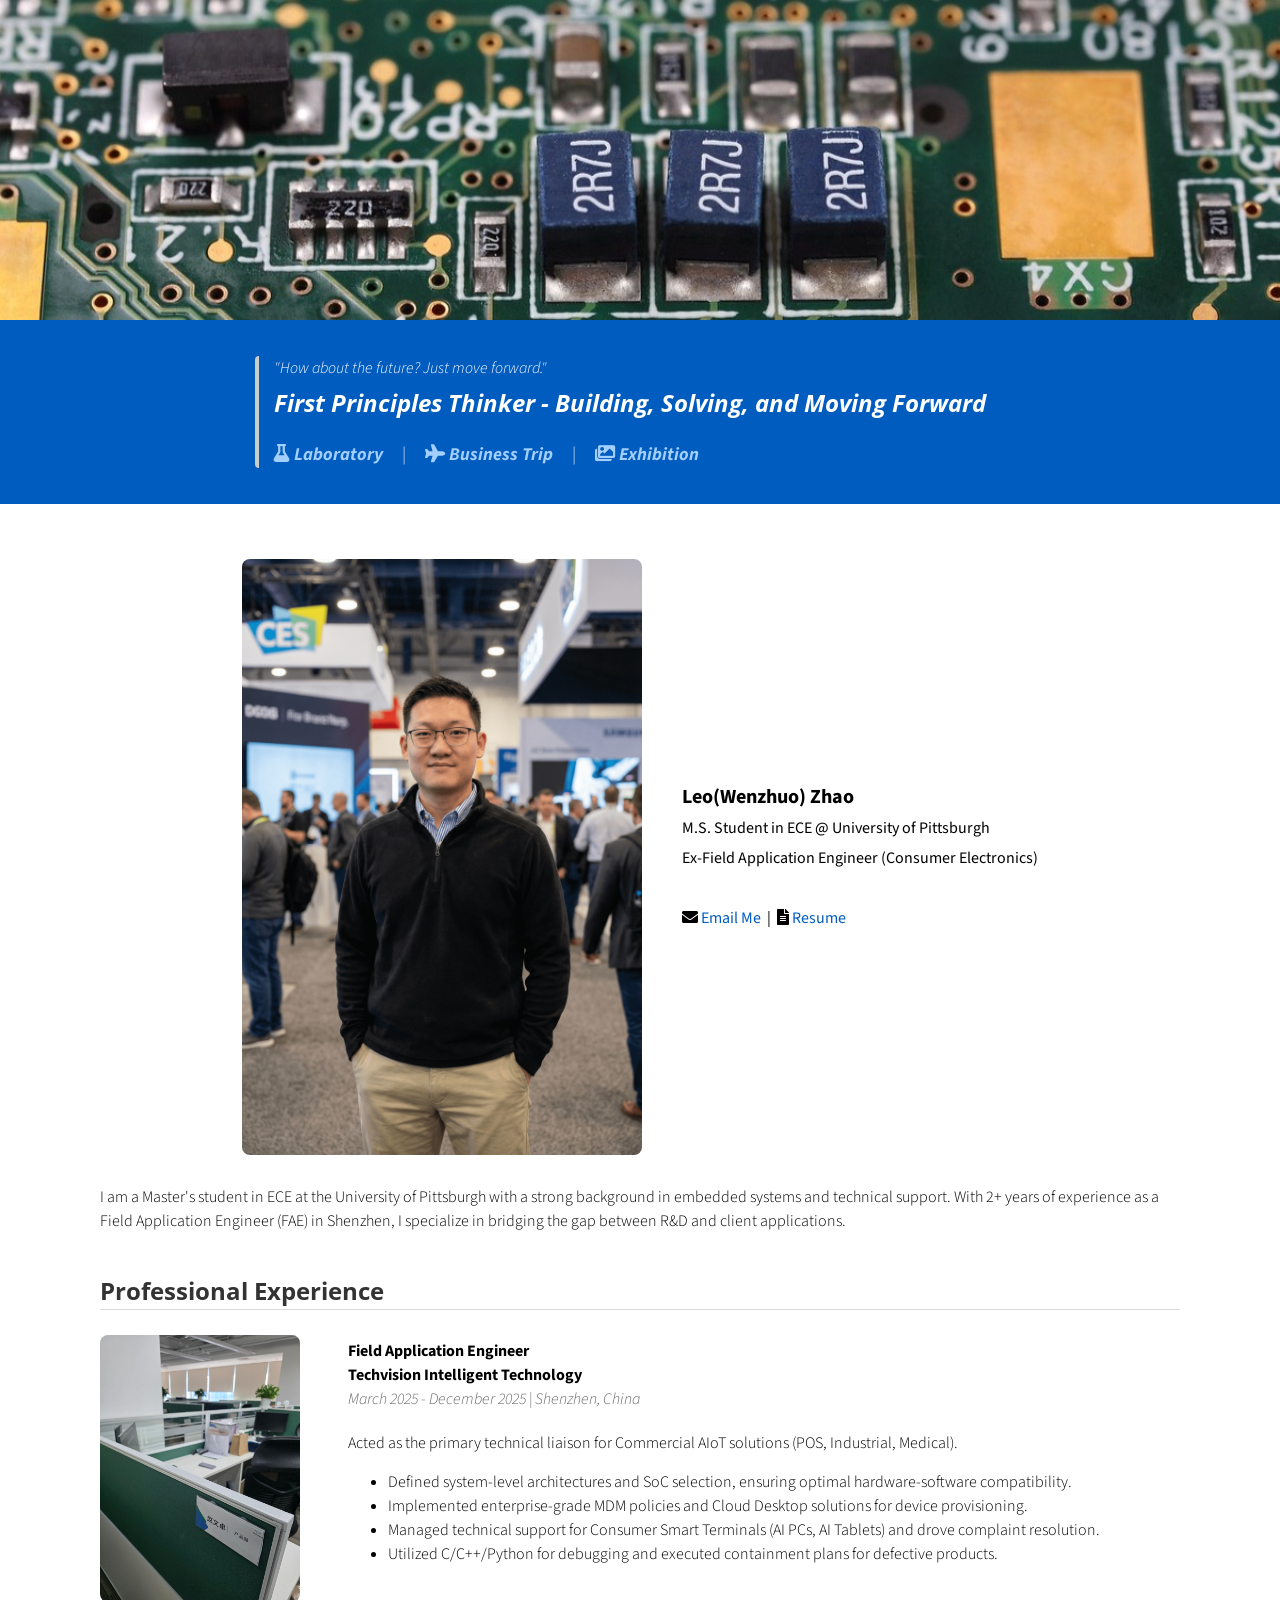
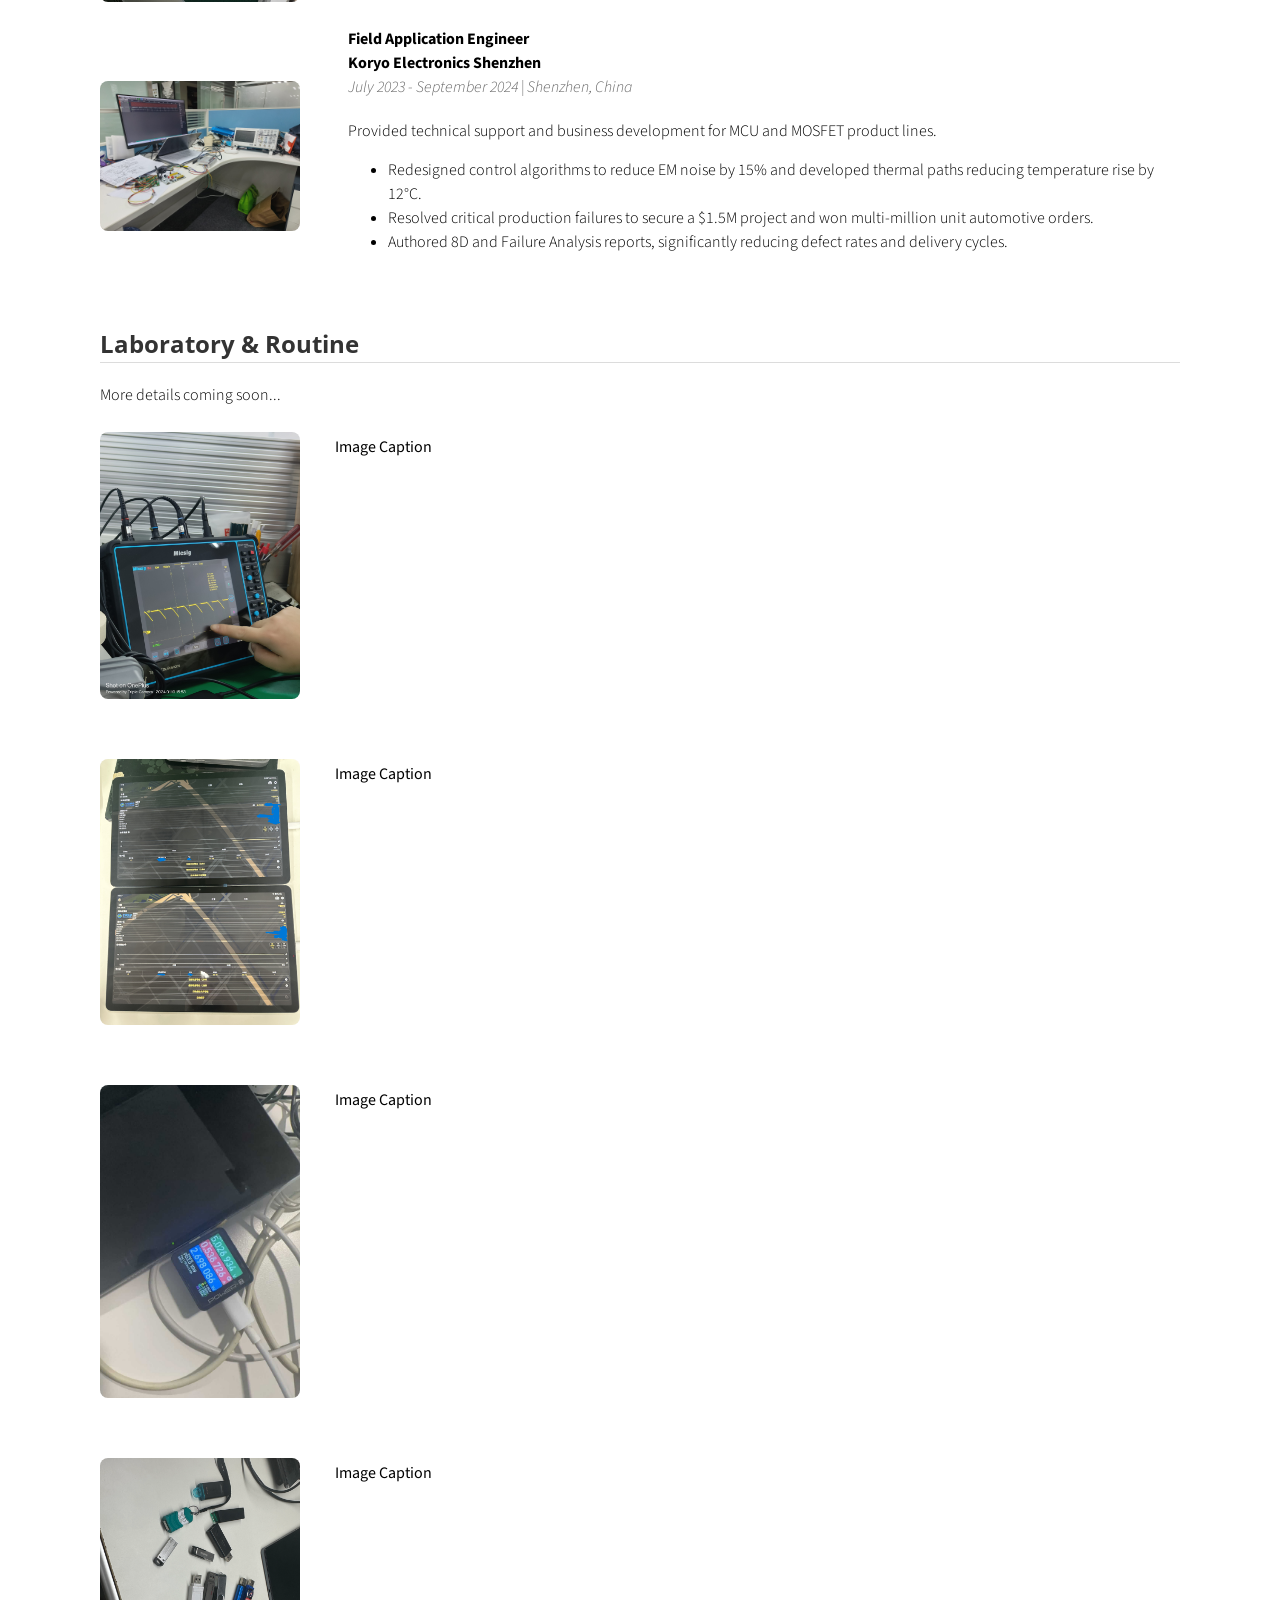
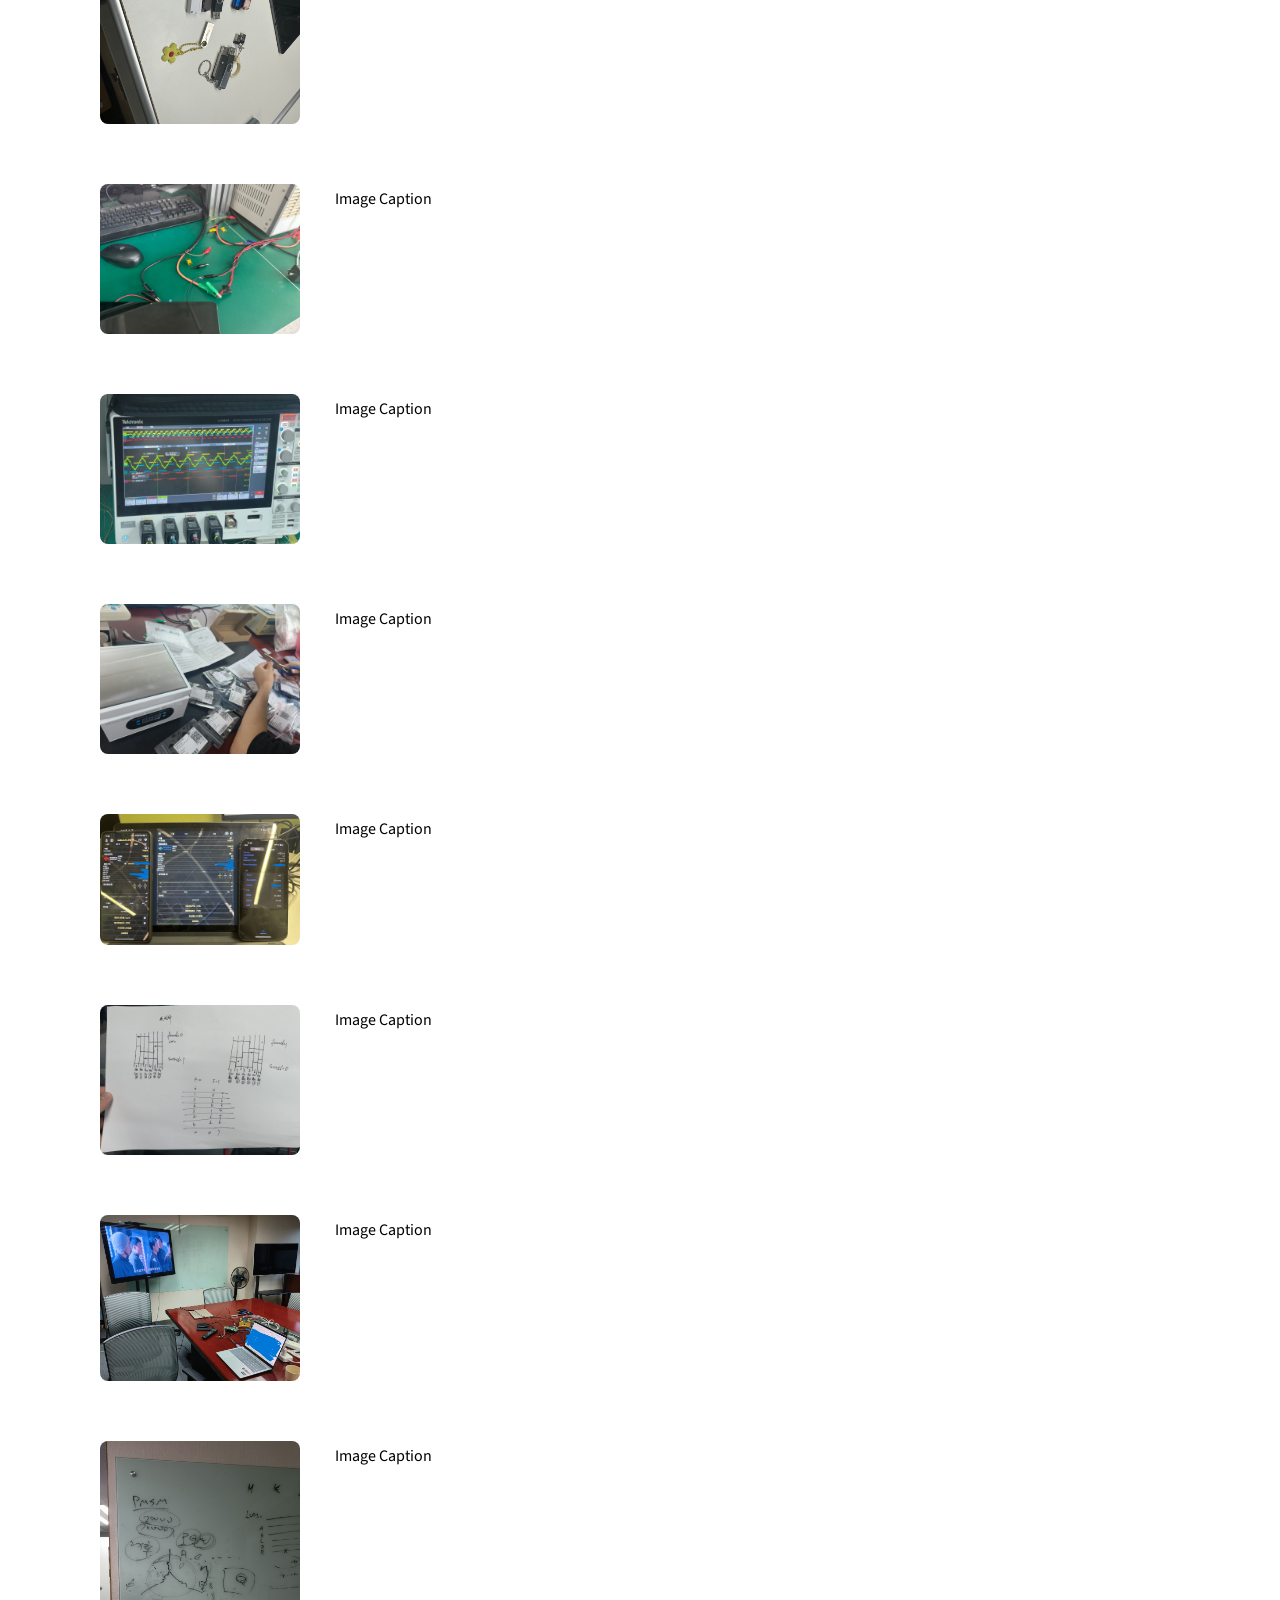
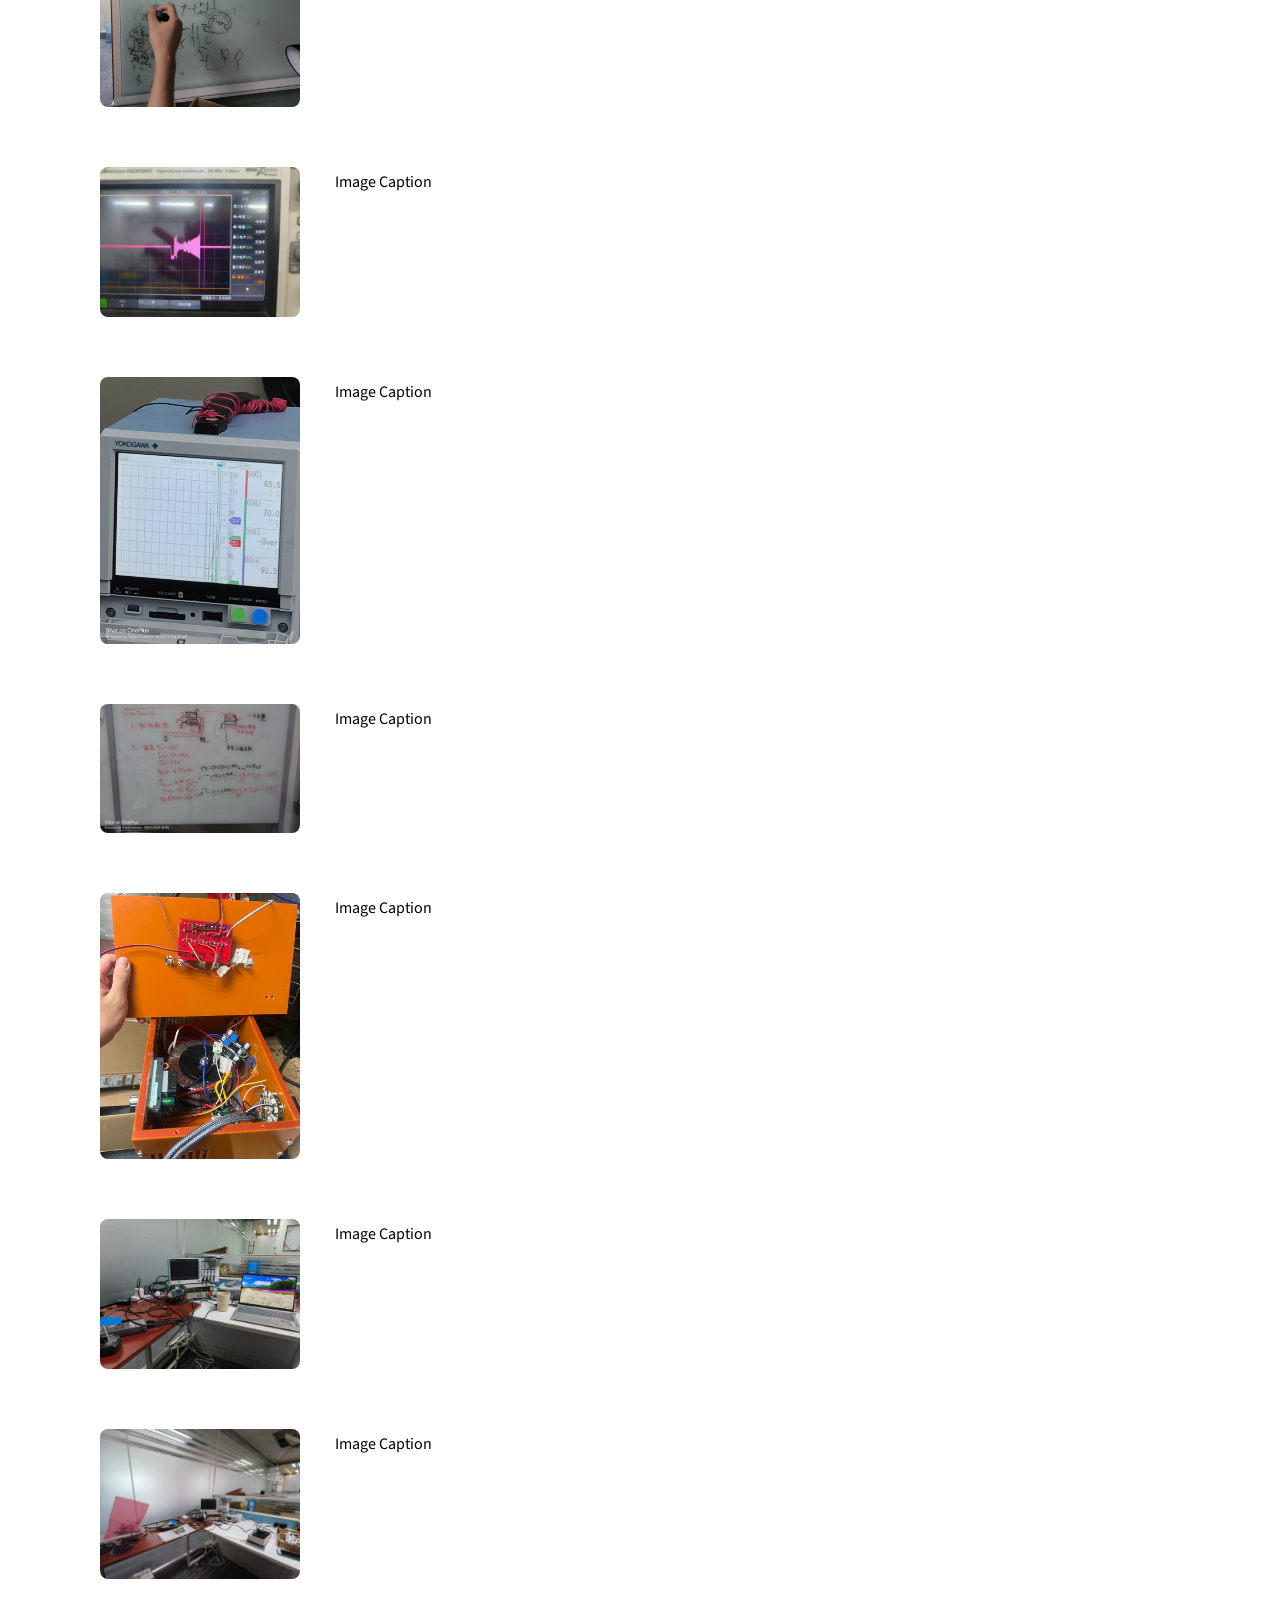
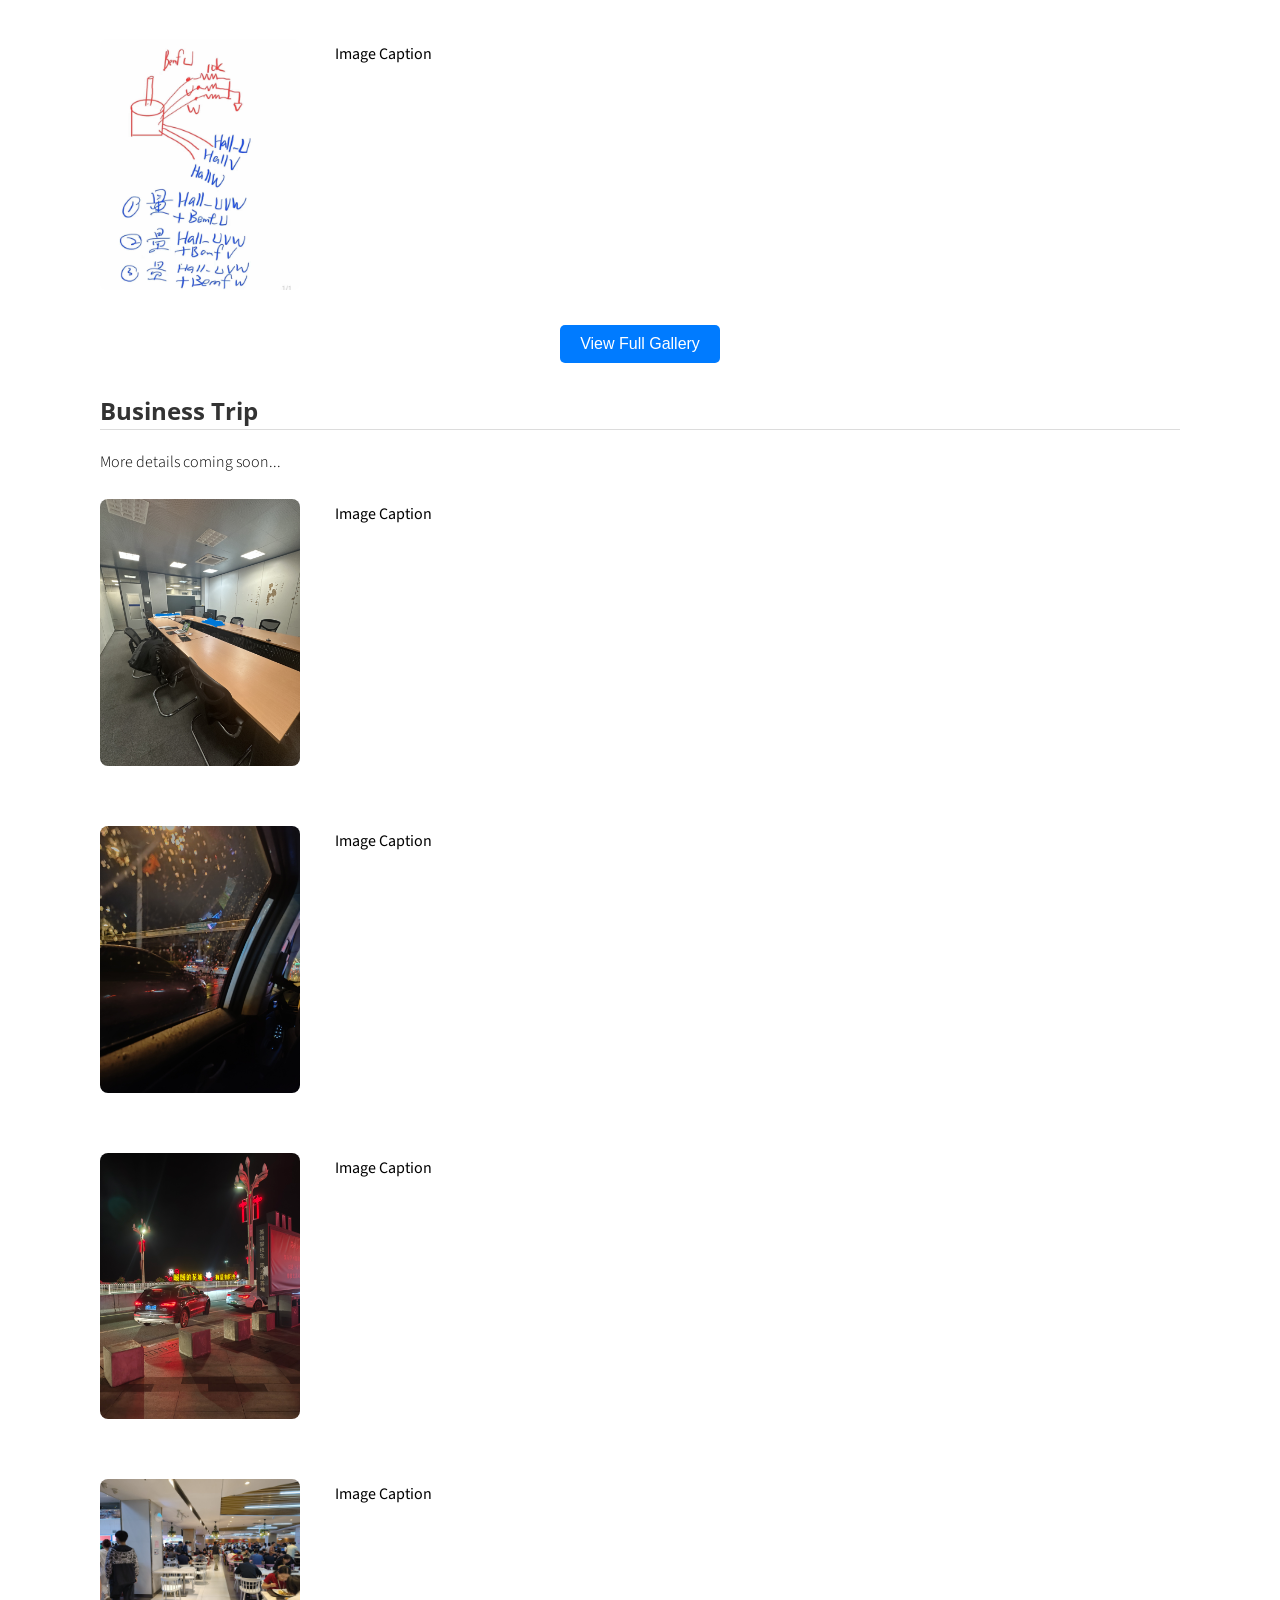
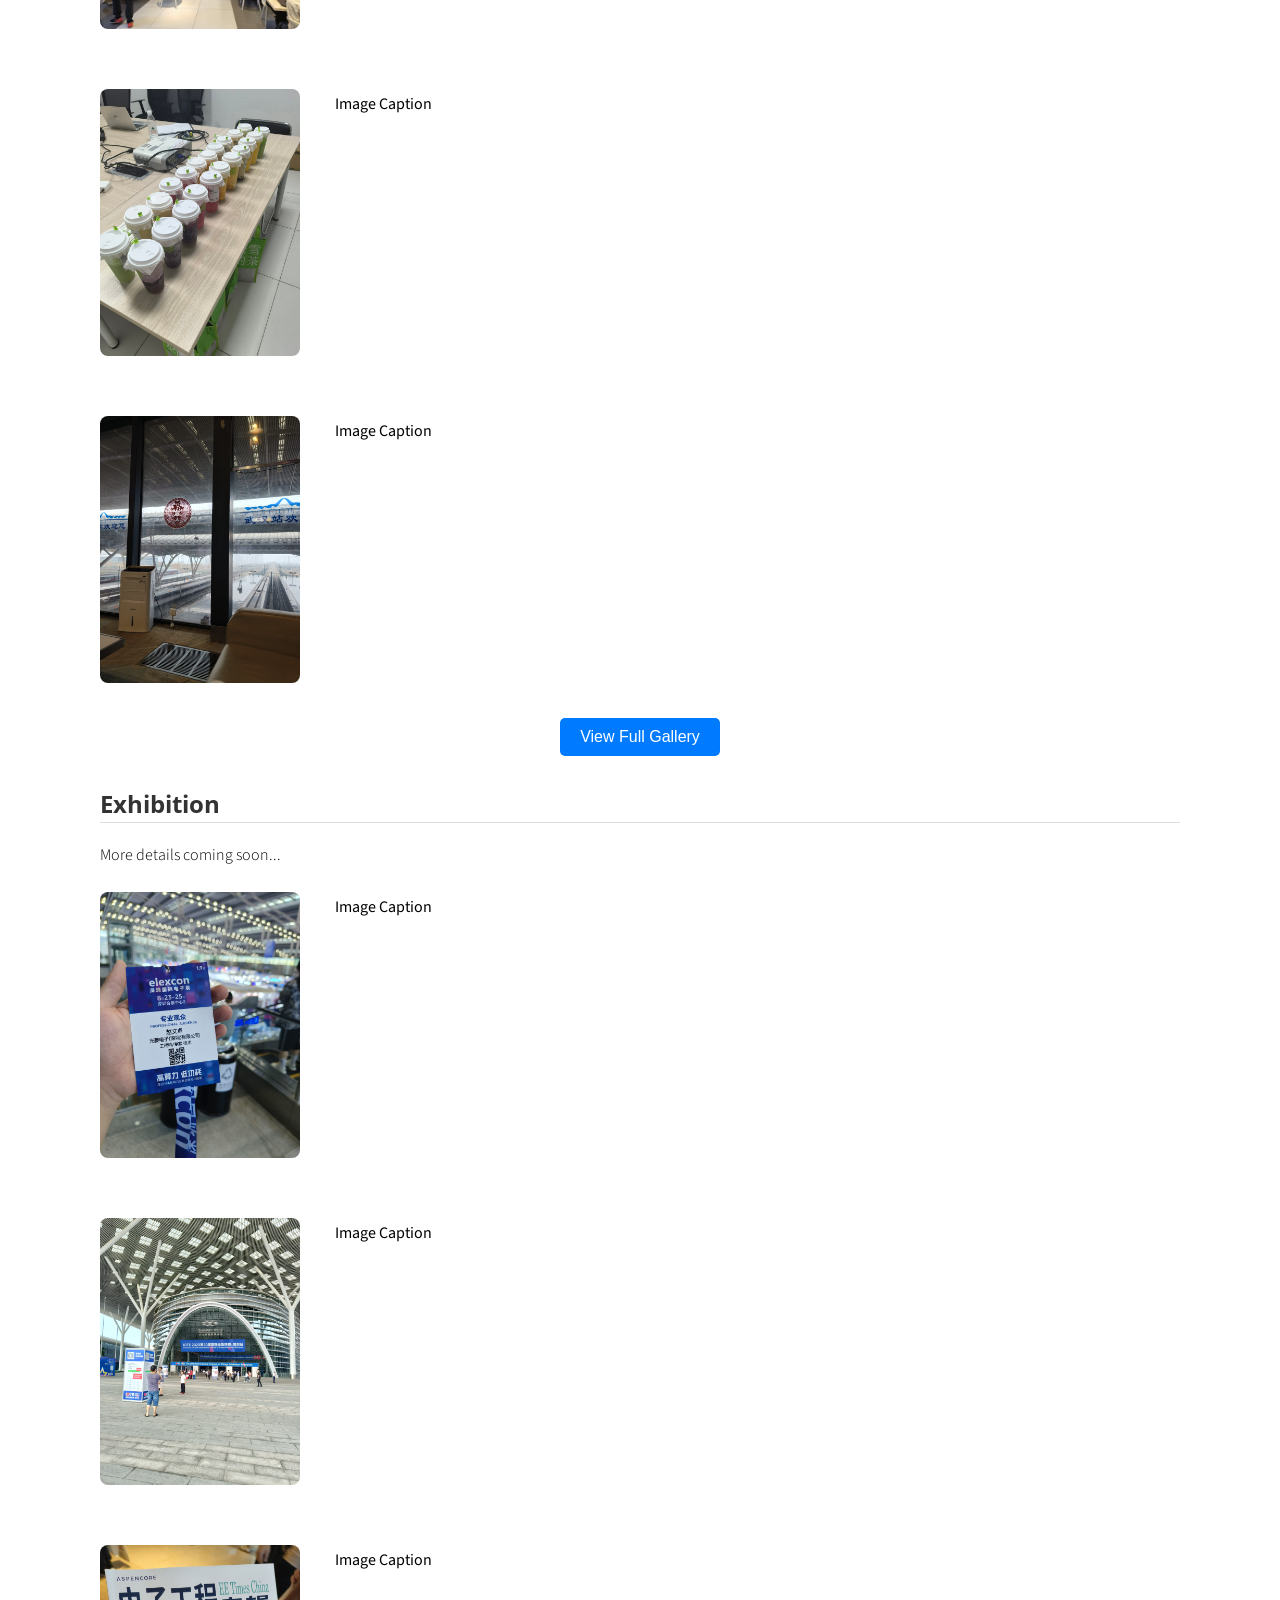
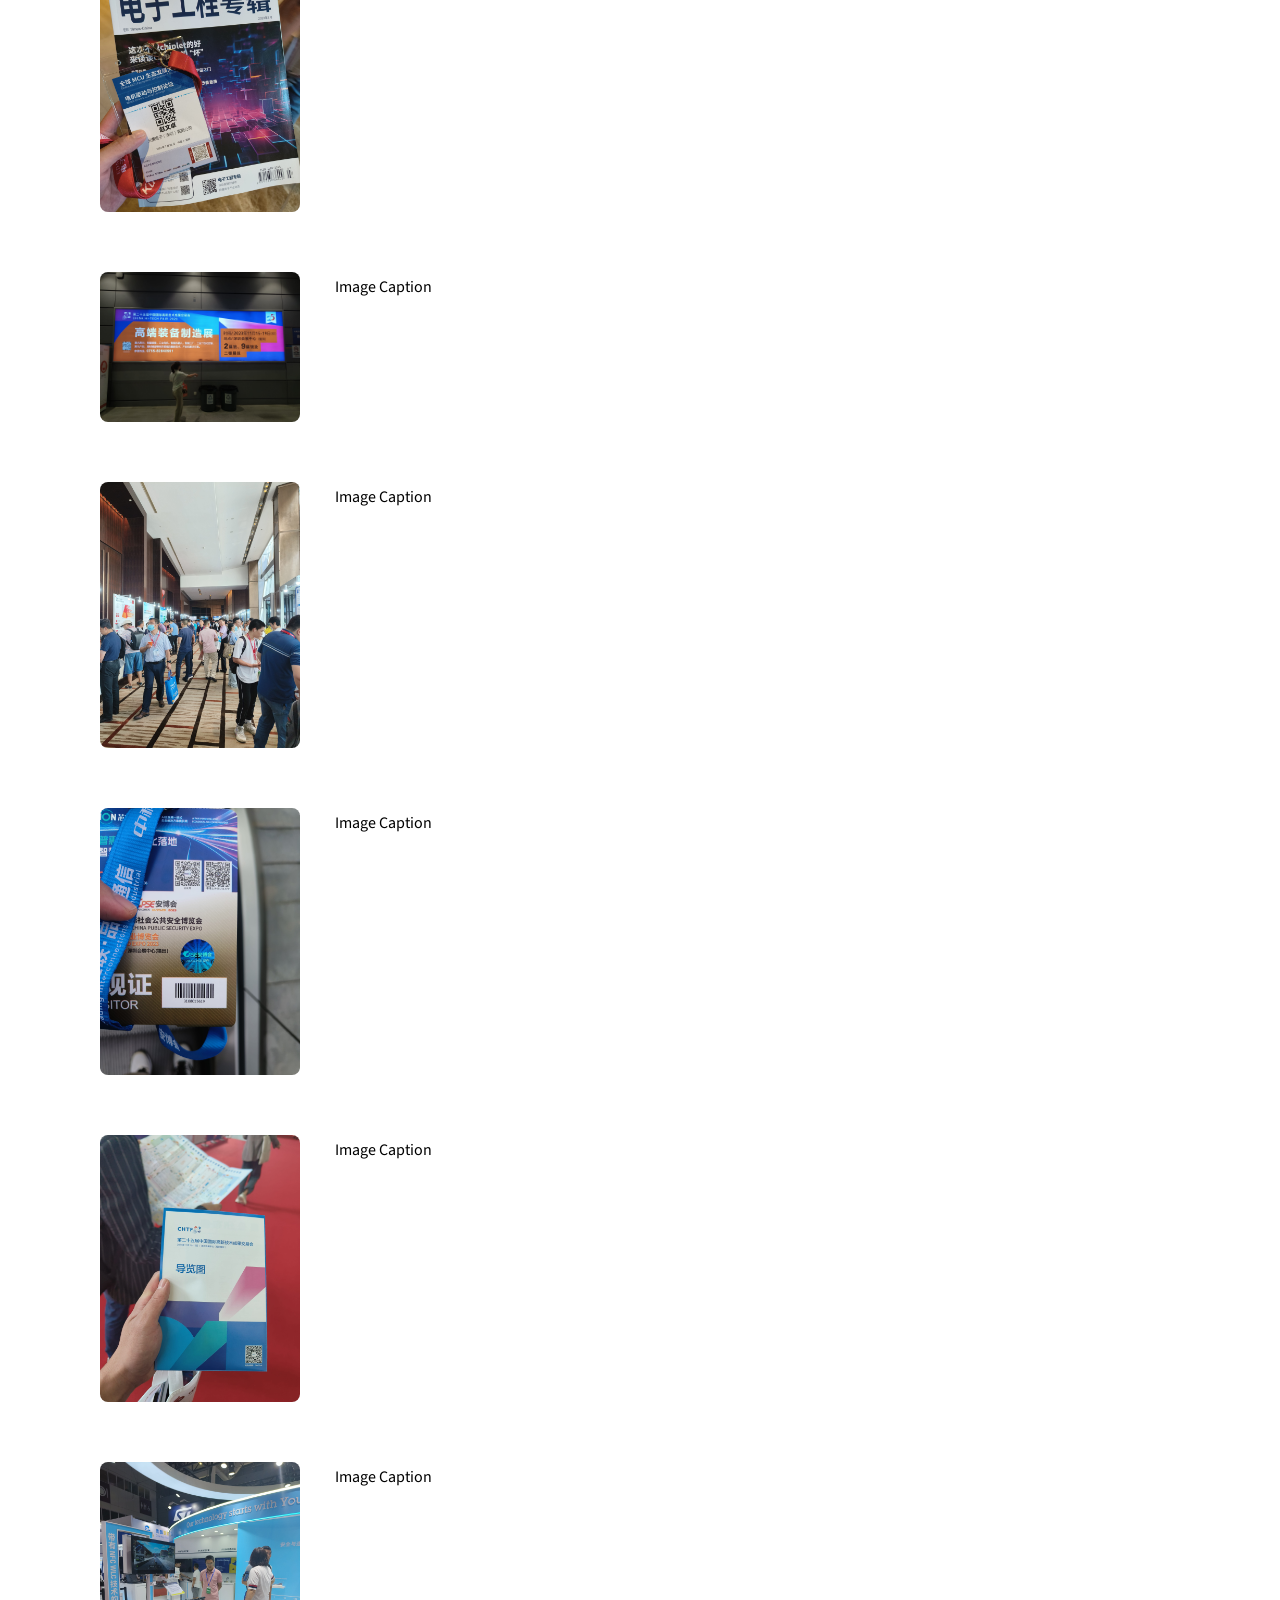
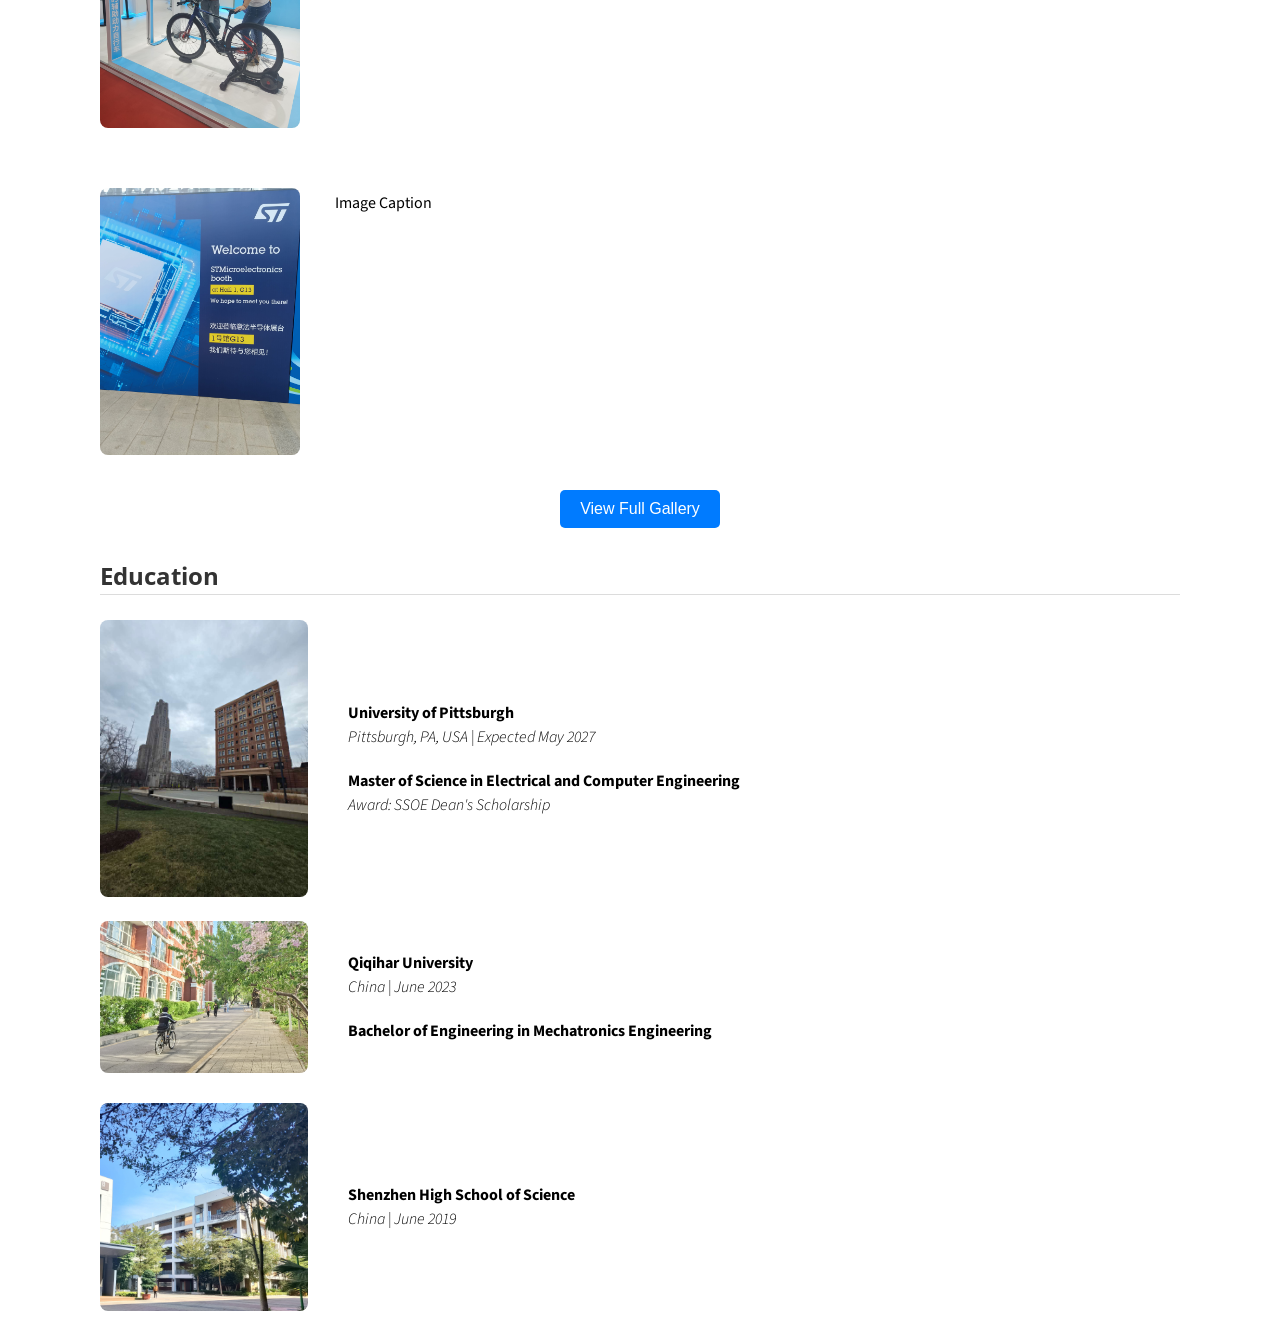
==== commit f72307e8: "test" ====
--- a/index.html
+++ b/index.html
@@ -23,39 +23,52 @@
   </style>
 
   <style>
-    /* 强制覆盖 frame.css 的瀑布流设置，改为更稳定的网格布局 */
+    /* 1. 整体相册容器：改为垂直堆叠 (Vertical Stack) */
     .masonry {
-      column-count: auto !important;    /* 1. 关掉“报纸”排版 */
-      column-gap: 0 !important;
-      display: flex !important;         /* 2. 开启 Flex 弹性布局 */
-      flex-wrap: wrap !important;       /* 3. 允许换行 */
-      justify-content: flex-start !important; /* 4. 从左向右排列 */
-      gap: 20px;                        /* 5. 图片之间的间距 */
-    }
-
+      display: flex !important;
+      flex-direction: column !important; /* 让每个图片模块从上到下垂直排列 */
+      gap: 30px !important;              /* 每个项目（图+文）之间的上下间距 */
+    }
+
+    /* 2. 单个图文容器 (figure)：改为左右并排 (Side-by-side) */
     .masonry figure {
-      /* 电脑端：强制宽度为 31% (约等于一行3个)，不再由浏览器随意分配 */
-      width: calc(33.33% - 14px) !important;
-      margin: 0 0 20px 0 !important;    /* 底部留出间距 */
-      break-inside: auto !important;
-      height: auto !important;          /* 高度自适应 */
-      align-self: flex-start !important; /* 防止图片被拉伸变形 */
-    }
-
-    /* 平板端适配 (iPad等)：一行 2 个 */
-    @media screen and (max-width: 900px) {
+      display: flex !important;
+      flex-direction: row !important;    /* 核心：让内部的图片和文字水平排列 */
+      align-items: flex-start !important;/* 让文字和图片的顶部对齐 */
+      width: 100% !important;            /* 让整个模块占据整行宽度 */
+      margin: 0 !important;
+      gap: 30px !important;              /* 图片和右侧文字之间的间距 */
+    }
+
+    /* 3. 图片样式 (img) */
+    .masonry figure img {
+      width: 40% !important;             /* 图片占左侧的 40% 宽度 (可根据喜好微调) */
+      max-width: 200px !important;       /* 限制最大宽度，防止大屏幕上图片过大 */
+      height: auto !important;
+      flex-shrink: 0 !important;         /* 关键设置：防止图片被右侧长文本挤压变形 */
+    }
+
+    /* 4. 文字描述样式 (figcaption) */
+    .masonry figure figcaption {
+      flex-grow: 1 !important;           /* 让文字部分自动填满右侧剩余的所有空间 */
+      text-align: left !important;       /* 文字左对齐，方便阅读 */
+      margin: 0 !important;
+    }
+
+    /* 5. 移动端响应式设计 (Responsive Design) */
+    /* 当屏幕宽度小于 768px (例如手机或小平板) 时，自动改为“上图下文” */
+    @media screen and (max-width: 768px) {
       .masonry figure {
-        width: calc(50% - 10px) !important;
+        flex-direction: column !important; /* 手机上改为垂直排列 */
       }
-    }
-
-    /* 手机端适配：一行 1 个 (占满) */
-    @media screen and (max-width: 500px) {
-      .masonry figure {
-        width: 100% !important;
+      .masonry figure img {
+        width: 100% !important;            /* 手机上图片占满 100% 宽度 */
+        max-width: none !important;
       }
     }
   </style>
+
+
 
 </head>
 
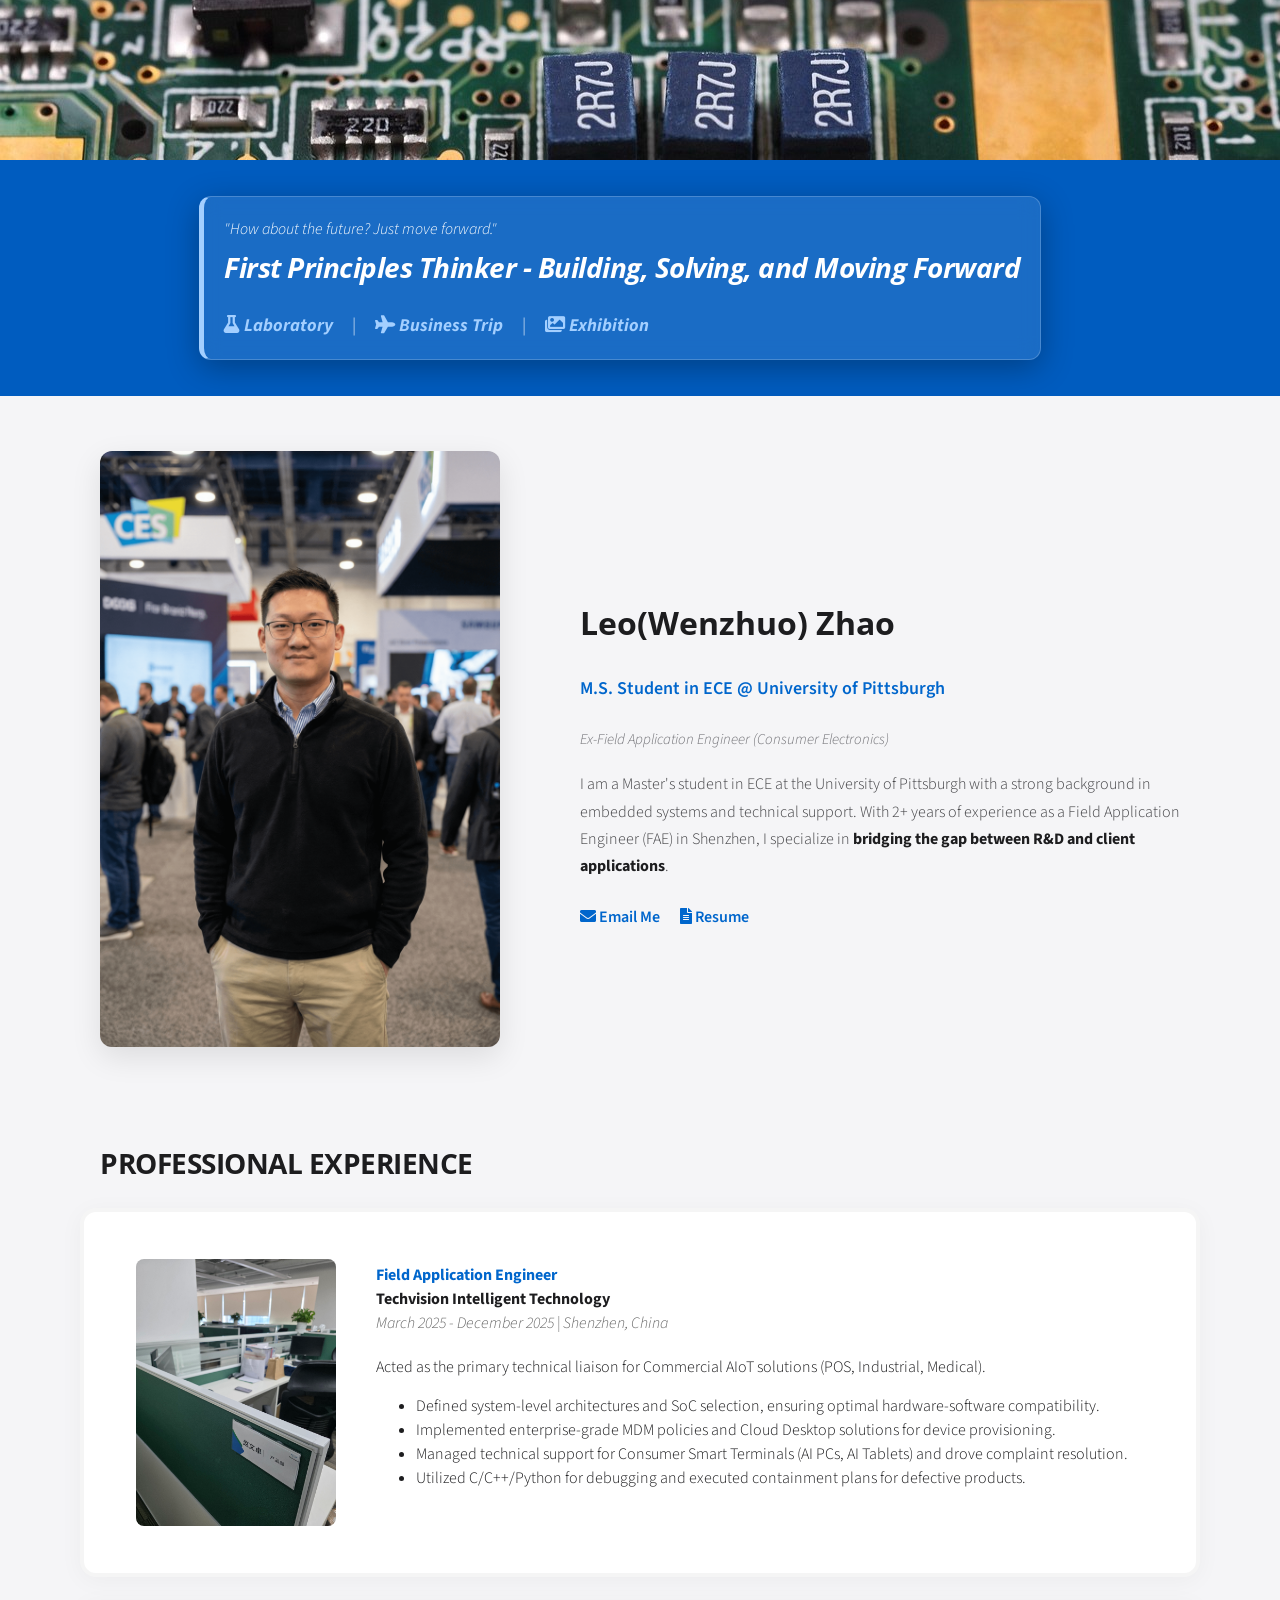
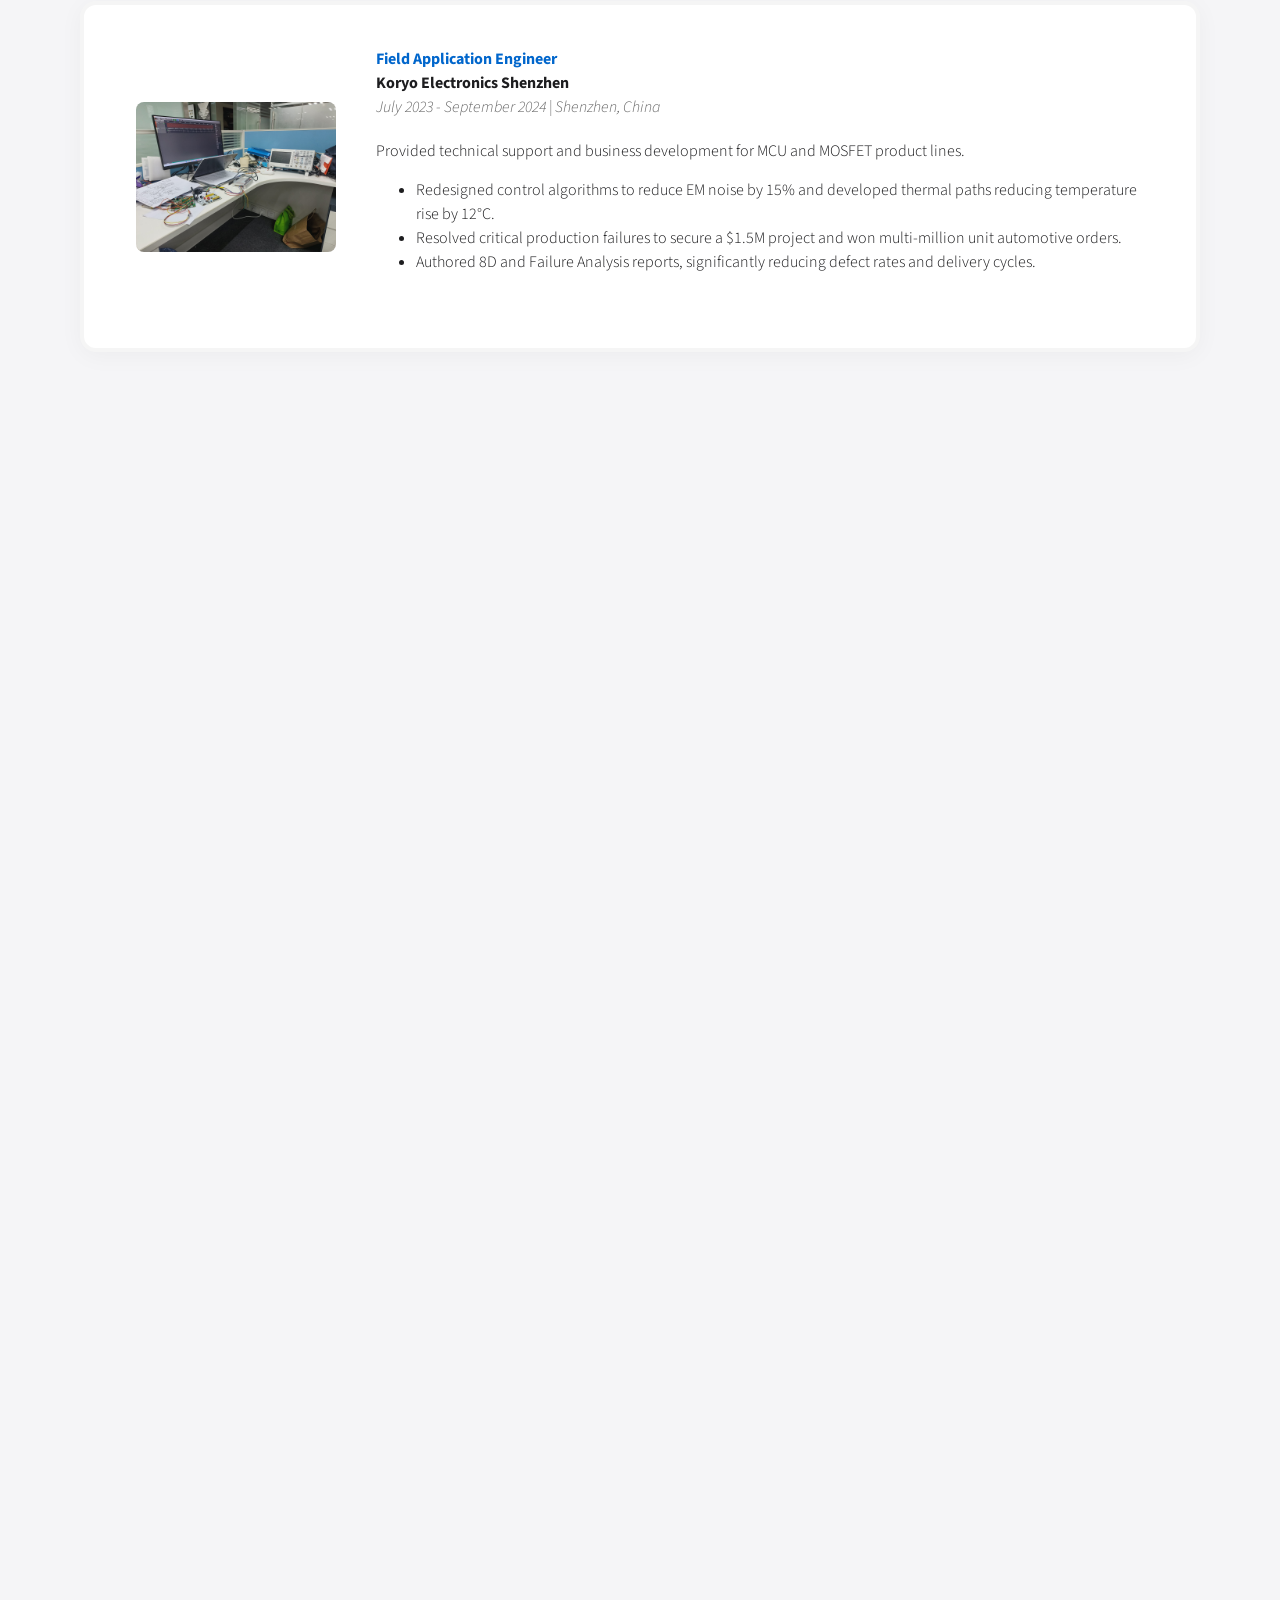
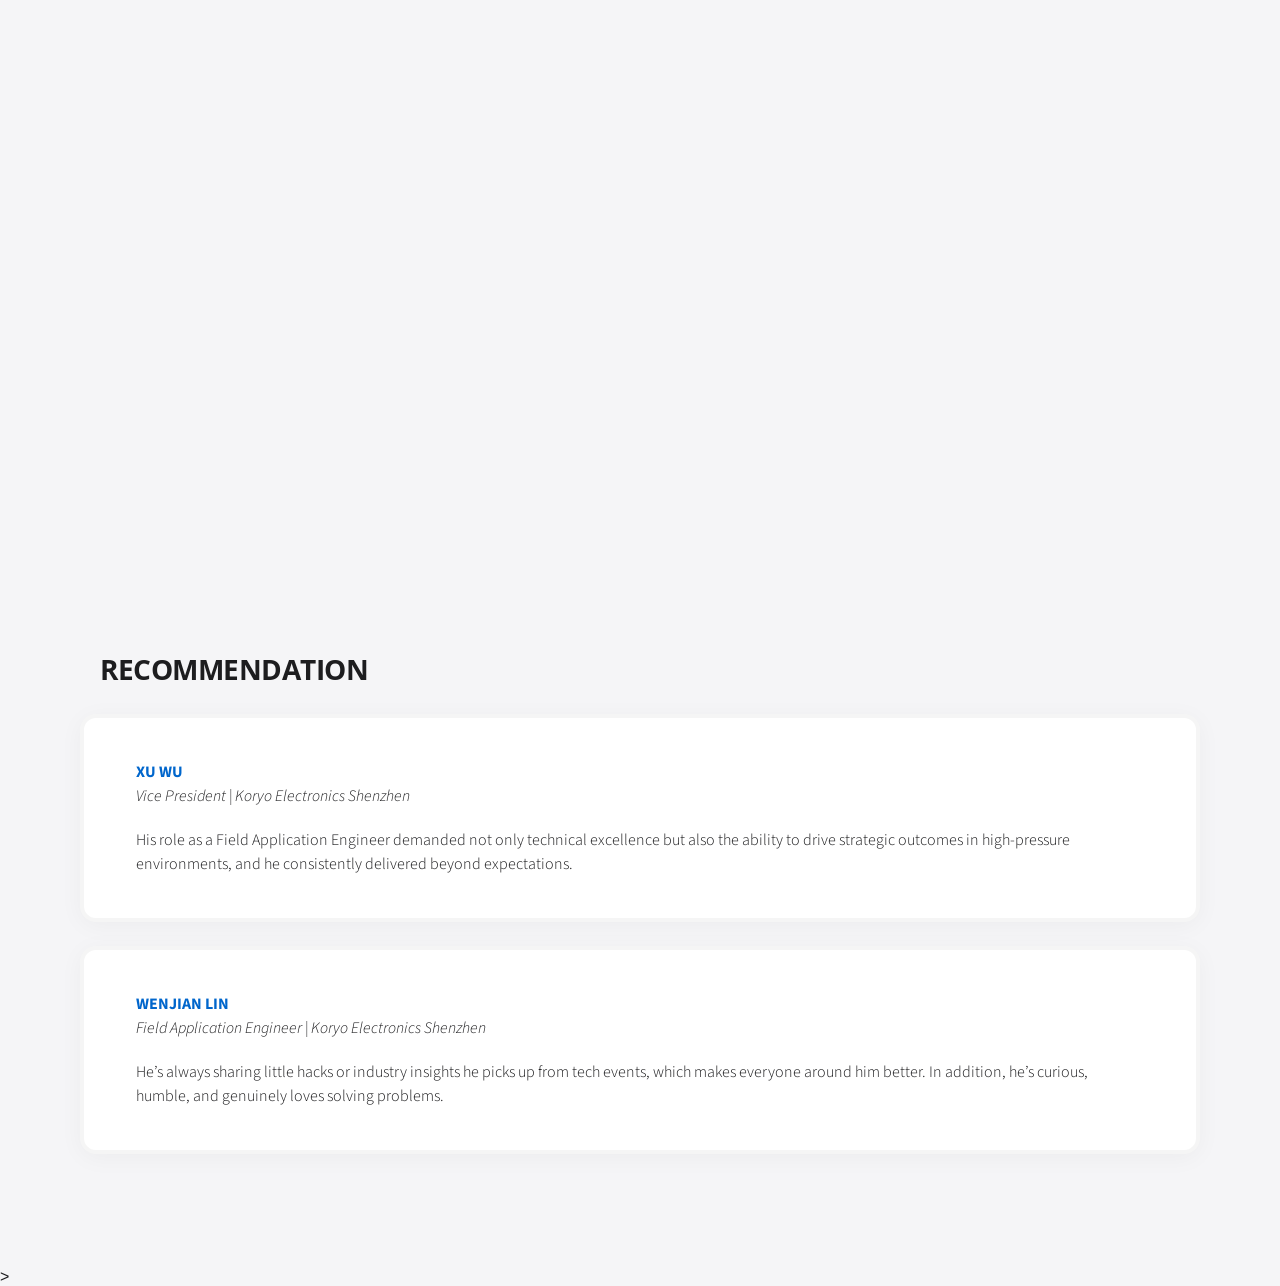
==== commit 4b6d39a6: "UI optimization and experience details fulfillment" ====
--- a/index.html
+++ b/index.html
@@ -15,59 +15,235 @@
 <!--  <script src="js/menu.js"></script>
   <script src="js/footer.js"></script> -->
   <style>
-    .menu-index {
-      color: rgb(255, 255, 255) !important;
-      opacity: 1 !important;
-      font-weight: 700 !important;
-    }
+
+    /* 1. 基础样式：初始状态设置为透明，并稍微下移 */
+      .banner,
+      .flex-row-center,
+      .modern-card,
+      .highlight-section {
+        opacity: 0;
+        transform: translateY(30px);
+        transition: all 0.8s cubic-bezier(0.16, 0.5, 0.3, 1); /* 使用 transition 代替 animation 更平滑 */
+        will-change: transform, opacity; /* 告知浏览器优化渲染性能 */
+      }
+
+      /* 2. 当元素进入视口，被 JS 添加了 .visible 类后的状态 */
+      .visible {
+        opacity: 1 !important;
+        transform: translateY(0) !important;
+      }
+
+
+
+            /* 1. 强制覆盖外部菜单样式，保持纯净 */
+            .menu-index { color: rgb(255, 255, 255) !important; opacity: 1 !important; font-weight: 700 !important; }
+
+            /* 2. 2026 SOTA 全局背景：极简科技灰 (Ultra-light Tech Gray) */
+            body {
+              background-color: #f5f5f7 !important; /* 苹果官网同款底色 */
+              color: #1d1d1f; /* 极深灰取代死黑，提升阅读舒适度 */
+              /* 引入 2026 最先进的系统级字体栈 (System Font Stack) */
+              font-family: -apple-system, BlinkMacSystemFont, "Segoe UI", Roboto, Helvetica, Arial, sans-serif;
+            }
+
+            /* 3. 页面骨架：增加留白，收敛视觉焦点 */
+            .content, .content-table {
+              max-width: 1200px !important; /* 稍微收窄，让视线更聚焦 */
+              margin-left: auto !important;
+              margin-right: auto !important;
+              width: 100% !important;
+              box-sizing: border-box !important;
+              padding-top: 20px !important;
+            }
+
+            /* 4. 消除之前笨重的蓝色色块，将其转化为隐形的结构层 (Invisible Wrapper) */
+            .highlight-section {
+              background: transparent !important; /* 去除所有的背景色和渐变 */
+              padding: 0 !important;
+              margin-bottom: 50px !important; /* 增加板块间距，让页面“呼吸” */
+              box-shadow: none !important;
+            }
+
+            /* 5. 2026 拟态悬浮卡片 (Neumorphic Floating Cards) */
+            .modern-card {
+              background: #ffffff;
+              border-radius: 16px; /* 更圆润友好的圆角 */
+              padding: 32px; /* 更宽敞的内部空间 (Padding) */
+              margin-bottom: 24px;
+              border: 4px solid rgba(0, 0, 0, 0.04); /* 极具质感的极细边框 */
+              box-shadow: 0 4px 24px rgba(0, 0, 0, 0.04); /* 极其轻柔的环境光阴影 */
+              /* 极致丝滑的动画曲线 (Cubic-bezier for physical momentum) */
+              transition: transform 0.4s cubic-bezier(0.16, 1, 0.3, 1), box-shadow 0.4s ease;
+            }
+
+            /* 卡片悬浮交互 */
+            .modern-card:hover {
+              transform: translateY(-4px) scale(1.005); /* 带有微缩放的立体浮动 */
+              box-shadow: 0 16px 40px rgba(0, 0, 0, 0.08); /* 悬浮时阴影加深扩散 */
+              border-color: rgba(0, 92, 191, 0.4); /* 边缘泛起极其轻微的科技蓝 */
+            }
+
+            /* 6. 极致干净的现代标题 (Modern Typography) */
+            h2 {
+
+
+  /* 保持原有的底部间距 */
+  margin-bottom: 24px;
+
+  /* 确保文字对齐更专业 */
+  font-weight: 700;
+  letter-spacing: -0.5px;
+
+
+              color: #1d1d1f;
+              font-weight: 700;
+              font-size: 28px;
+              letter-spacing: -0.5px; /* 字距微缩，显得更专业紧凑 */
+              margin-bottom: 24px;
+              padding-bottom: 0;
+
+              /* 👇 新增这一行：为平滑滚动锚点设定顶部隐形隔离带 👇 */
+              scroll-margin-top: 80px;
+            }
+
+            /* 去除所有老旧的下划线和装饰 */
+            h2::after { display: none; }
+            h2 + hr { display: none; }
+
+            /* 7. 关键信息高亮强调色 (Accent Color) */
+            .highlight-text {
+              color: #0066cc; /* 克制且清透的科技蓝 */
+              font-weight: 600;
+            }
   </style>
 
+
+
+
   <style>
-    /* 1. 整体相册容器：改为垂直堆叠 (Vertical Stack) */
-    .masonry {
-      display: flex !important;
-      flex-direction: column !important; /* 让每个图片模块从上到下垂直排列 */
-      gap: 30px !important;              /* 每个项目（图+文）之间的上下间距 */
-    }
-
-    /* 2. 单个图文容器 (figure)：改为左右并排 (Side-by-side) */
-    .masonry figure {
-      display: flex !important;
-      flex-direction: row !important;    /* 核心：让内部的图片和文字水平排列 */
-      align-items: flex-start !important;/* 让文字和图片的顶部对齐 */
-      width: 100% !important;            /* 让整个模块占据整行宽度 */
+    /* --- 2026 SOTA 轮播图核心样式 (Spatial UI Carousel Styles) --- */
+    .carousel-wrapper {
+      position: relative;
+      background-color: transparent;
+      padding: 0 50px;
+      margin-bottom: 40px;
+    }
+
+    .carousel-viewport {
+      overflow: hidden;
+      width: 100%;
+      /* 增加一点内边距，防止高级阴影被直接裁切 (Prevent shadow clipping) */
+      padding: 15px 0;
+    }
+
+    .carousel-track {
+      display: flex;
+      flex-direction: row;
+      flex-wrap: nowrap;
+      /* 升级为带阻尼感的物理缓动曲线 (Spring-like Cubic-bezier) */
+      transition: transform 0.6s cubic-bezier(0.25, 1, 0.5, 1);
+    }
+
+    /* 新增：幻灯片页面容器 (Slide Container) */
+    .carousel-slide {
+      flex: 0 0 100%; /* 保证每个“大盒子”占据 100% 的宽度 */
+      display: flex;
+      flex-direction: column; /* 让里面的三个项目从上到下垂直排列 */
+      gap: 30px; /* 每一行之间的垂直间距 */
+      box-sizing: border-box;
+    }
+
+
+
+    .carousel-track figure {
+      display: flex;
+      flex-direction: row;
+      align-items: flex-start;
+      /* flex: 0 0 100%; */
+      box-sizing: border-box;
+      margin: 0;
+      gap: 30px; /* 优化图片和右侧文字的间距 */
+    }
+
+    /* 图片的高级质感 (Image Aesthetics) */
+    .carousel-track figure img {
+      width: 45%;
+      max-width: 220px;
+      aspect-ratio: 4 / 3;
+      object-fit: cover;
+      border-radius: 12px; /* 与卡片统一的圆角 */
+      box-shadow: 0 4px 16px rgba(0, 0, 0, 0.06); /* 极其轻柔的初始环境阴影 */
+      transition: transform 0.5s cubic-bezier(0.16, 1, 0.3, 1), box-shadow 0.5s ease;
+    }
+
+    /* 图片悬浮：微距抬升 (Micro-lift Hover Effect) */
+    .carousel-track figure img:hover {
+      transform: scale(1.02) translateY(-3px); /* 放大一点点，并向上浮动 3 像素 */
+      box-shadow: 0 12px 24px rgba(0, 0, 0, 0.12); /* 阴影扩散，增强立体感 */
+    }
+
+    .carousel-track figure figcaption {
+      flex-grow: 1;
+      text-align: left;
+      padding-top: 5px;
+      display: flex;
+      flex-direction: column;
+      gap: 8px; /* 用 gap 精确控制标题和描述的间距 */
+    }
+
+    /* 强制接管 HTML 里的内联文字样式，统一为 2026 规范 (Override Inline Typography) */
+    .carousel-track figure figcaption strong {
+      font-size: 18px !important;
+      color: #1d1d1f !important; /* 极其深邃的系统灰 */
+      font-weight: 600 !important;
       margin: 0 !important;
-      gap: 30px !important;              /* 图片和右侧文字之间的间距 */
-    }
-
-    /* 3. 图片样式 (img) */
-    .masonry figure img {
-      width: 40% !important;             /* 图片占左侧的 40% 宽度 (可根据喜好微调) */
-      max-width: 200px !important;       /* 限制最大宽度，防止大屏幕上图片过大 */
-      height: auto !important;
-      flex-shrink: 0 !important;         /* 关键设置：防止图片被右侧长文本挤压变形 */
-    }
-
-    /* 4. 文字描述样式 (figcaption) */
-    .masonry figure figcaption {
-      flex-grow: 1 !important;           /* 让文字部分自动填满右侧剩余的所有空间 */
-      text-align: left !important;       /* 文字左对齐，方便阅读 */
-      margin: 0 !important;
-    }
-
-    /* 5. 移动端响应式设计 (Responsive Design) */
-    /* 当屏幕宽度小于 768px (例如手机或小平板) 时，自动改为“上图下文” */
-    @media screen and (max-width: 768px) {
-      .masonry figure {
-        flex-direction: column !important; /* 手机上改为垂直排列 */
-      }
-      .masonry figure img {
-        width: 100% !important;            /* 手机上图片占满 100% 宽度 */
-        max-width: none !important;
-      }
-    }
+      letter-spacing: -0.3px;
+    }
+
+    .carousel-track figure figcaption span {
+      color: #86868b !important; /* 经典的科技银灰副标题色 */
+      font-size: 15px !important;
+      line-height: 1.6 !important;
+    }
+
+    /* 🌟 核心亮点：毛玻璃悬浮按钮 (Glassmorphism Floating Buttons) 🌟 */
+    .carousel-btn {
+      position: absolute;
+      top: 50%;
+      transform: translateY(-50%);
+
+      /* 毛玻璃特效核心参数 */
+      background: rgba(255, 255, 255, 0.5);
+      backdrop-filter: blur(12px);
+      -webkit-backdrop-filter: blur(12px);
+
+      color: #1d1d1f;
+      border: 1px solid rgba(255, 255, 255, 0.6); /* 半透明的微光边框 */
+      border-radius: 50%;
+      width: 44px; /* 稍微加大，提升鼠标/手指的点击命中率 (Touch Target) */
+      height: 44px;
+      font-size: 16px;
+      cursor: pointer;
+      display: flex;
+      justify-content: center;
+      align-items: center;
+      box-shadow: 0 4px 16px rgba(0, 0, 0, 0.08);
+
+      /* 包含形变和色彩的平滑过渡 */
+      transition: all 0.3s cubic-bezier(0.16, 1, 0.3, 1);
+      z-index: 10;
+    }
+
+    /* 按钮悬浮状态：给予明确的正向反馈 (Positive Feedback) */
+    .carousel-btn:hover {
+      background: rgba(255, 255, 255, 0.95); /* 鼠标悬停时变得接近纯白不透明 */
+      transform: translateY(-50%) scale(1.1); /* 微微放大 */
+      box-shadow: 0 8px 24px rgba(0, 0, 0, 0.12);
+    }
+
+    .prev-btn { left: 0px; }
+    .next-btn { right: 0px; }
   </style>
-
 
 
 </head>
@@ -77,28 +253,42 @@
   <div class="content-container">
     <!-------------------------------------------------------------------------------------------->
     <!--Start Header-->
-    <div class="banner" style="background: url('img/dummy-background.jpeg') no-repeat center; background-size:cover; height: 320px;"></div>
+    <div class="banner" style="background: url('img/dummy-background.jpeg') no-repeat center; background-size:cover; height: 160px;"></div>
     <div class="banner">
       <div class="banner-table flex-column">
         <div class="flex-row">
           <div class="flex-item flex-column">
 
-            <blockquote style="border-left: 4px solid #ccc; margin-left: 0; padding-left: 15px; font-style: italic; color: white; ; border-radius: 4px;">
-              "How about the future? Just move forward."
+            <blockquote style="
+  background: rgba(255, 255, 255, 0.1);
+  backdrop-filter: blur(10px);
+  -webkit-backdrop-filter: blur(10px);
+  border: 1px solid rgba(255, 255, 255, 0.2);
+  border-left: 5px solid #a3cfff;
+  margin-left: 0;
+  padding: 20px;
+  font-style: italic;
+  color: white;
+  border-radius: 12px;
+  box-shadow: 0 8px 32px 0 rgba(0, 0, 0, 0.3);
+">
+              "How about the future? Just move forward."<br>
 
             <h2 class="add-top-margin-small">First Principles Thinker - Building, Solving, and Moving Forward</h2>
 
 
               <div style="margin-top: 20px; font-size: 18px;">
-                <a href="laboratory.html" style="color: #a3cfff; text-decoration: none; font-weight: bold; margin-right: 15px;">
+                <a href="#laboratory" style="color: #a3cfff; text-decoration: none; font-weight: bold; margin-right: 15px;">
                   <i class="fas fa-flask"></i> Laboratory
                 </a>
                 <span style="color: white;">|</span>
-                <a href="trip.html" style="color: #a3cfff; text-decoration: none; font-weight: bold; margin: 0 15px;">
+
+                <a href="#trip" style="color: #a3cfff; text-decoration: none; font-weight: bold; margin: 0 15px;">
                   <i class="fas fa-plane"></i> Business Trip
                 </a>
                 <span style="color: white;">|</span>
-                <a href="exhibition.html" style="color: #a3cfff; text-decoration: none; font-weight: bold; margin-left: 15px;">
+
+                <a href="#exhibition" style="color: #a3cfff; text-decoration: none; font-weight: bold; margin-left: 15px;">
                   <i class="fas fa-images"></i> Exhibition
                 </a>
               </div>
@@ -115,44 +305,52 @@
       <div class="content-table flex-column">
         <!-------------------------------------------------------------------------------------------->
         <!--Start Intro-->
-        <div class="flex-row-center">
-          <div class="flex-item flex-column">
-            <img class="image max-width-400" src="img/dummay-img.png" style="border-radius: 8px;">
-          </div>
-          <div class="flex-item flex-column">
-            <p class="text text-large" style="font-weight: bold;">
-              Leo(Wenzhuo) Zhao<br>
-              <span style="font-size: 0.8em; font-weight: normal;">
-                M.S. Student in ECE @ University of Pittsburgh<br>
-                Ex-Field Application Engineer (Consumer Electronics)<br>
-                <br>
-                <i class="fas fa-envelope"></i> <a href="mailto:meetleozhao@outlook.com">Email Me</a> &nbsp;|&nbsp;
-            <!--    <i class="fab fa-linkedin"></i> <a href="你的LinkedIn链接" target="_blank">LinkedIn</a> &nbsp;|&nbsp;-->
-                <i class="fas fa-file-alt"></i> <a href="file/Leo(Wenzhuo)_Zhao_Resume.pdf" target="_blank">Resume</a>
-              </span>
-            </p>
-          </div>
-        </div>
-        <div class="flex-row">
-          <div class="flex-item flex-column">
-            <p class="text add-top-margin">
+        <div class="flex-row-center" style="display: flex; align-items: center; gap: 40px; margin-bottom: 50px;">
+
+          <div class="flex-item" style="flex: 0 0 40%; max-width: 400px;">
+            <img class="image" src="img/dummay-img.png" style="width: 100%; border-radius: 12px; box-shadow: 0 10px 30px rgba(0,0,0,0.1);">
+          </div>
+
+          <div class="flex-item flex-column" style="flex: 1; text-align: left;">
+            <h1 style="font-size: 32px; font-weight: 700; margin-bottom: 10px; color: #1d1d1f;">Leo(Wenzhuo) Zhao</h1>
+
+            <p style="font-size: 18px; color: #0066cc; font-weight: 600; margin-bottom: 12px;">
+              M.S. Student in ECE @ University of Pittsburgh
+            </p>
+
+            <p style="font-size: 15px; color: #6e6e73; font-style: italic; margin-bottom: 20px;">
+              Ex-Field Application Engineer (Consumer Electronics)
+            </p>
+
+            <div style="font-size: 16px; line-height: 1.7; color: #424245; margin-bottom: 25px;">
               I am a Master's student in ECE at the University of Pittsburgh with a strong background in embedded systems and technical support.
-              With 2+ years of experience as a Field Application Engineer (FAE) in Shenzhen, I specialize in bridging the gap between R&D and client applications.
-            </p>
-          </div>
-        </div>
+              With 2+ years of experience as a Field Application Engineer (FAE) in Shenzhen, I specialize in <strong style="color: #1d1d1f;">bridging the gap between R&D and client applications</strong>.
+            </div>
+
+            <div style="display: flex; gap: 20px;">
+              <a href="mailto:meetleozhao@outlook.com" style="color: #0066cc; text-decoration: none; font-weight: 600;">
+                <i class="fas fa-envelope"></i> Email Me
+              </a>
+              <a href="file/Leo(Wenzhuo)_Zhao_Resume.pdf" target="_blank" style="color: #0066cc; text-decoration: none; font-weight: 600;">
+                <i class="fas fa-file-alt"></i> Resume
+              </a>
+            </div>
+          </div>
+        </div>
+
         <!--End Intro-->
         <!-------------------------------------------------------------------------------------------->
         <!--Start List of Projects-->
 
+        <div class="highlight-section" style="margin-bottom: 40px;">
         <div class="flex-row">
           <div class="flex-item flex-column full-width">
-            <h2 id="experience">Professional Experience</h2>
+            <h2 id="experience">PROFESSIONAL EXPERIENCE</h2>
             <hr>
           </div>
         </div>
 
-        <div class="flex-row">
+        <div class="flex-row modern-card">
           <div class="flex-item flex-item-stretch flex-column">
             <img class="image" src="img/huiwei/huiwei (1).jpg" alt="Techvision" style="width: 200px; height: auto; border-radius: 8px;">
           </div>
@@ -174,7 +372,7 @@
           </div>
         </div>
 
-        <div class="flex-row">
+        <div class="flex-row modern-card">
           <div class="flex-item flex-item-stretch flex-column">
             <img class="image" src="img/kor/kor (38).jpg" alt="Koryo" style="width: 200px; height: auto; border-radius: 8px;">
           </div>
@@ -194,6 +392,7 @@
             </p>
           </div>
         </div>
+        </div>
 
 
 
@@ -202,122 +401,192 @@
         <!-------------------------------------------------------------------------------------------->
         <!--Start Gallery-->
 
-
+        <div class="highlight-section" style="margin-bottom: 40px;">
         <div class="flex-row">
           <div class="flex-item flex-column full-width">
-            <h2 id="laboratory">Laboratory & Routine</h2>
+            <h2 id="laboratory">LABORATORY & ROUTINE</h2>
             <hr>
           </div>
         </div>
 
-        <div class="flex-row">
-          <div class="flex-item flex-column">
-            <p class="text">
-              More details coming soon...
-            </p>
-          </div>
-        </div>
-
-        <div class="masonry" id="gallery-lab">
-
+        <div class="carousel-wrapper">
+          <button class="carousel-btn prev-btn" id="prev-lab">&#10094;</button>
+
+          <div class="carousel-viewport">
+            <div class="carousel-track" id="track-lab">
+
+
+              <div class="carousel-slide">
           <figure>
-            <img src="img/Laboratory/lab-8.jpg" style="border-radius: 8px;" loading="lazy">
-            <figcaption class="text-bottom">Image Caption</figcaption>
+            <img src="img/Laboratory/lab-8.jpg" loading="lazy">
+            <figcaption>
+              <strong style="font-size: 1.2em; display: block; margin-bottom: 10px; color: #333;">Trigger Tuning</strong>
+              <span style="color: #666; line-height: 1.6;">Fine-tuning signals on a portable tablet oscilloscope. I am adjusting the Horizontal Timebase via touch interaction to capture transient Undershoot Pulses, enabling precise measurement of the switching frequency.</span>
+            </figcaption>
           </figure>
 
           <figure>
-            <img src="img/Laboratory/lab-2.jpg" style="border-radius: 8px;" loading="lazy">
-            <figcaption class="text-bottom">Image Caption</figcaption>
+            <img src="img/Laboratory/lab-1.jpg" loading="lazy">
+            <figcaption>
+              <strong style="font-size: 1.2em; display: block; margin-bottom: 10px; color: #333;">Analysis of 5G Performance</strong>
+              <span style="color: #666; line-height: 1.6;">Under lab conditions, I conducted a synchronized performance benchmark of 5G SA networks across multiple devices using Cellular-Z. By monitoring real-time RSRP and SINR, I analyzed the link quality variations of different hardware within the same network topology.</span>
+            </figcaption>
           </figure>
 
           <figure>
-            <img src="img/Laboratory/lab-3.jpg" style="border-radius: 8px;" loading="lazy">
-            <figcaption class="text-bottom">Image Caption</figcaption>
+            <img src="img/Laboratory/lab-2.jpg" loading="lazy">
+            <figcaption>
+              <strong style="font-size: 1.2em; display: block; margin-bottom: 10px; color: #333;">Analysis of 5G Physical Layer</strong>
+              <span style="color: #666; line-height: 1.6;">This session focused on testing 5G base station coverage. I recorded the NR-ARFCN and PCI of the serving cells while tracking signal fluctuations of Neighboring Cells to provide data support for optimizing handover logic.</span>
+            </figcaption>
           </figure>
 
-          <figure>
-            <img src="img/Laboratory/lab-4.jpg" style="border-radius: 8px;" loading="lazy">
-            <figcaption class="text-bottom">Image Caption</figcaption>
-          </figure>
-
-          <figure>
-            <img src="img/Laboratory/lab-5.jpg" style="border-radius: 8px;" loading="lazy">
-            <figcaption class="text-bottom">Image Caption</figcaption>
-          </figure>
-
-          <figure>
-            <img src="img/Laboratory/lab-6.jpg" style="border-radius: 8px;" loading="lazy">
-            <figcaption class="text-bottom">Image Caption</figcaption>
-          </figure>
-
-          <figure>
-            <img src="img/Laboratory/lab-7.jpg" style="border-radius: 8px;" loading="lazy">
-            <figcaption class="text-bottom">Image Caption</figcaption>
-          </figure>
-
-          <figure>
-            <img src="img/Laboratory/lab-1.jpg" style="border-radius: 8px;" loading="lazy">
-            <figcaption class="text-bottom">Image Caption</figcaption>
-          </figure>
-
-          <figure>
-            <img src="img/Laboratory/lab-9.jpg" style="border-radius: 8px;" loading="lazy">
-            <figcaption class="text-bottom">Image Caption</figcaption>
-          </figure>
-
-          <figure>
-            <img src="img/Laboratory/lab-10.jpg" style="border-radius: 8px;" loading="lazy">
-            <figcaption class="text-bottom">Image Caption</figcaption>
-          </figure>
-
-          <figure>
-            <img src="img/Laboratory/lab-11.jpg" style="border-radius: 8px;" loading="lazy">
-            <figcaption class="text-bottom">Image Caption</figcaption>
-          </figure>
-
-          <figure>
-            <img src="img/Laboratory/lab-12.jpg" style="border-radius: 8px;" loading="lazy">
-            <figcaption class="text-bottom">Image Caption</figcaption>
-          </figure>
-
-          <figure>
-            <img src="img/Laboratory/lab-13.jpg" style="border-radius: 8px;" loading="lazy">
-            <figcaption class="text-bottom">Image Caption</figcaption>
-          </figure>
-
-          <figure>
-            <img src="img/Laboratory/lab-14.jpg" style="border-radius: 8px;" loading="lazy">
-            <figcaption class="text-bottom">Image Caption</figcaption>
-          </figure>
-
-          <figure>
-            <img src="img/Laboratory/lab-15.jpg" style="border-radius: 8px;" loading="lazy">
-            <figcaption class="text-bottom">Image Caption</figcaption>
-          </figure>
-
-          <figure>
-            <img src="img/Laboratory/lab-16.jpg" style="border-radius: 8px;" loading="lazy">
-            <figcaption class="text-bottom">Image Caption</figcaption>
-          </figure>
-
-          <figure>
-            <img src="img/Laboratory/lab-17.jpg" style="border-radius: 8px;" loading="lazy">
-            <figcaption class="text-bottom">Image Caption</figcaption>
-          </figure>
-
-          <figure>
-            <img src="img/Laboratory/lab-18.jpg" style="border-radius: 8px;" loading="lazy">
-            <figcaption class="text-bottom">Image Caption</figcaption>
-          </figure>
-
-        </div>
-
-
-        <div style="text-align: center; margin-top: 20px;">
-          <button id="btn-lab" a href="laboratory.html" style="padding: 10px 20px; font-size: 16px; cursor: pointer; background-color: #007bff; color: white; border: none; border-radius: 5px;">
-            View Full Gallery
-          </button>
-        </div>
+
+                </div>
+
+              <div class="carousel-slide">
+              <figure>
+                <img src="img/Laboratory/lab-4.jpg" loading="lazy">
+                <figcaption>
+                  <strong style="font-size: 1.2em; display: block; margin-bottom: 10px; color: #333;">Firmware Repository</strong>
+                  <span style="color: #666; line-height: 1.6;">A collection of storage media used throughout the project. These drives, ranging from USB Type-A to Type-C, carry various Firmware Images and OS bootloaders for rapid environment deployment across embedded platforms.</span>
+                </figcaption>
+              </figure>
+
+                <figure>
+                  <img src="img/Laboratory/lab-5.jpg" loading="lazy">
+                  <figcaption>
+                    <strong style="font-size: 1.2em; display: block; margin-bottom: 10px; color: #333;">Hardware Debugging</strong>
+                    <span style="color: #666; line-height: 1.6;">A snapshot of a typical circuit debugging session. I established physical connections using Alligator Clips to lead out key signal nodes from the control board, preparing for subsequent Multi-channel Signal Analysis.</span>
+                  </figcaption>
+                </figure>
+
+                <figure>
+                  <img src="img/Laboratory/lab-6.jpg" loading="lazy">
+                  <figcaption>
+                    <strong style="font-size: 1.2em; display: block; margin-bottom: 10px; color: #333;">Multi-channel Signal Logic Capture</strong>
+                    <span style="color: #666; line-height: 1.6;">Capturing complex analog signals in real-time using a Tektronix MDO34 oscilloscope. By analyzing the Period and peak values of the CH4 (green) waveform, I verified the dynamic response characteristics of the circuit under specific loads.</span>
+                  </figcaption>
+                </figure>
+                </div>
+
+
+              <div class="carousel-slide">
+                <figure>
+                  <img src="img/Laboratory/lab-7.jpg" loading="lazy">
+                  <figcaption>
+                    <strong style="font-size: 1.2em; display: block; margin-bottom: 10px; color: #333;">Thermal Management</strong>
+                    <span style="color: #666; line-height: 1.6;">This setup involves precision soldering and thermal stress testing. The BY1515 heating station (left) simulates various operating temperatures, while the organized components (right) include high-performance MOSFETs and peripheral power devices.</span>
+                  </figcaption>
+                </figure>
+
+                <figure>
+                  <img src="img/Laboratory/lab-9.jpg" loading="lazy">
+                  <figcaption>
+                    <strong style="font-size: 1.2em; display: block; margin-bottom: 10px; color: #333;">Motor Commutation Algorithmic Logic Derivation</strong>
+                    <span style="color: #666; line-height: 1.6;">A handwritten manuscript of the motor drive algorithm design. By deriving the timing diagrams and Truth Tables, I defined the Hall sensor signal sequences for both forward and reverse modes, laying the foundation for firmware logic implementation.</span>
+                  </figcaption>
+                </figure>
+
+                <figure>
+                  <img src="img/Laboratory/lab-10.jpg" loading="lazy">
+                  <figcaption>
+                    <strong style="font-size: 1.2em; display: block; margin-bottom: 10px; color: #333;">HDMI transmitter Development</strong>
+                    <span style="color: #666; line-height: 1.6;">A snapshot of a typical hardware-software co-debugging session. I am using my laptop to interface with an embedded control board via terminal, while leveraging the large meeting room display for data monitoring or reference. This multi-screen setup significantly enhances debugging efficiency during complex logic implementation.</span>
+                  </figcaption>
+                </figure>
+              </div>
+
+
+              <div class="carousel-slide">
+                <figure>
+                  <img src="img/Laboratory/lab-11.jpg" loading="lazy">
+                  <figcaption>
+                    <strong style="font-size: 1.2em; display: block; margin-bottom: 10px; color: #333;">PMSM Control Algorithm Derivation</strong>
+                    <span style="color: #666; line-height: 1.6;">The whiteboard serves as my primary tool for capturing insights when tackling PMSM (Permanent Magnet Synchronous Motor) control algorithms. The sketches document the derivation of FOC (Field-Oriented Control) logic and the mapping between current and speed loops—a critical bridge between mathematical formulas and production code.</span>
+                  </figcaption>
+                </figure>
+
+                <figure>
+                  <img src="img/Laboratory/lab-12.jpg" loading="lazy">
+                  <figcaption>
+                    <strong style="font-size: 1.2em; display: block; margin-bottom: 10px; color: #333;">Transient Capture of Motor Startup Current</strong>
+                    <span style="color: #666; line-height: 1.6;">Using a Keysight oscilloscope to capture the current surge during motor startup. By configuring precise trigger levels, I recorded a Peak-to-Peak current fluctuation of 7.36A, which is essential for evaluating the Over-Current Protection (OCP) of power devices.</span>
+                  </figcaption>
+                </figure>
+
+                <figure>
+                  <img src="img/Laboratory/lab-13.jpg" loading="lazy">
+                  <figcaption>
+                    <strong style="font-size: 1.2em; display: block; margin-bottom: 10px; color: #333;">Multi-Channel Thermal Rise Monitoring</strong>
+                    <span style="color: #666; line-height: 1.6;">Utilizing a Yokogawa data logger for long-term thermal rise testing of power modules. The real-time curves illustrate temperature trends at critical sensing points under load, with peak temperatures reaching 92.5°C, providing direct experimental evidence for thermal management optimization.</span>
+                  </figcaption>
+                </figure>
+              </div>
+
+
+              <div class="carousel-slide">
+                <figure>
+                  <img src="img/Laboratory/lab-14.jpg" loading="lazy">
+                  <figcaption>
+                    <strong style="font-size: 1.2em; display: block; margin-bottom: 10px; color: #333;">Thermodynamic Calculation for Power Devices</strong>
+                    <span style="color: #666; line-height: 1.6;">To address thermal failure in MOSFETs at high power, I performed detailed thermal resistance modeling. By deriving Junction Temperature formulas and comparing various heat-sink packaging solutions, I quantified the impact of air thermal conductivity on overall temperature rise.</span>
+                  </figcaption>
+                </figure>
+
+                <figure>
+                  <img src="img/Laboratory/lab-15.jpg" loading="lazy">
+                  <figcaption>
+                    <strong style="font-size: 1.2em; display: block; margin-bottom: 10px; color: #333;">Power Supply Prototype</strong>
+                    <span style="color: #666; line-height: 1.6;">Showcasing the internal structure of a power supply prototype I assembled. Featured are the core Toroidal Transformer and my hand-soldered rectifier/filter control board. Through strategic spatial layout and cable management, I balanced high-performance power output with EMI suppression.</span>
+                  </figcaption>
+                </figure>
+
+                <figure>
+                  <img src="img/Laboratory/lab-16.jpg" loading="lazy">
+                  <figcaption>
+                    <strong style="font-size: 1.2em; display: block; margin-bottom: 10px; color: #333;">My Daily Workstation</strong>
+                    <span style="color: #666; line-height: 1.6;">My daily workstation for rapid prototyping and validation. The setup integrates a Tektronix oscilloscope, DC power supply, and signal generator. By combining complex logic analysis with hardware testing, I can swiftly move from conceptual design to functional physical prototypes.</span>
+                  </figcaption>
+                </figure>
+              </div>
+
+
+
+              <div class="carousel-slide">
+                <figure>
+                  <img src="img/Laboratory/lab-17.jpg" loading="lazy">
+                  <figcaption>
+                    <strong style="font-size: 1.2em; display: block; margin-bottom: 10px; color: #333;">Lab Prototyping</strong>
+                    <span style="color: #666; line-height: 1.6;">A panoramic view of the lab, documenting the birth of a project from scratch. From the scattered structural parts on the left to the precision instruments on the right, every detail represents my relentless exploration of performance boundaries during product iteration.</span>
+                  </figcaption>
+                </figure>
+
+                <figure>
+                  <img src="img/Laboratory/lab-18.jpg" loading="lazy">
+                  <figcaption>
+                    <strong style="font-size: 1.2em; display: block; margin-bottom: 10px; color: #333;">BEMF & Hall Sensor Signal Mapping</strong>
+                    <span style="color: #666; line-height: 1.6;">A logical sketch for defining the phase sequences of a brushless motor (BLDC). I established the phase relationship between BEMF (Back EMF) and Hall Sensor signals (U/V/W), which serves as the fundamental basis for coding Commutation Logic.</span>
+                  </figcaption>
+                </figure>
+
+                <figure>
+                  <img src="img/Laboratory/lab-3.jpg" loading="lazy">
+                  <figcaption>
+                    <strong style="font-size: 1.2em; display: block; margin-bottom: 10px; color: #333;">Hardware Power Consumption</strong>
+                    <span style="color: #666; line-height: 1.6;">Using the high-precision POWER-Z tester, I performed a quantitative analysis of charging efficiency. The setup successfully identified the PD 3.0 protocol and captured dynamic Voltage and Current curves to ensure power consumption met engineering standards.</span>
+                  </figcaption>
+                </figure>
+              </div>
+
+
+
+            </div>
+          </div>
+
+          <button class="carousel-btn next-btn" id="next-lab">&#10095;</button>
+        </div>
+          </div>
 
         <!--
         <div class="flex-row">
@@ -335,131 +604,185 @@
         <!--End Gallery-->
         <!-------------------------------------------------------------------------------------------->
         <!-------------------------------------------------------------------------------------------->
+        <div class="highlight-section" style="margin-bottom: 40px;">
         <div class="flex-row">
           <div class="flex-item flex-column full-width">
-            <h2 id="laboratory">Business Trip</h2>
+            <h2 id="trip">BUSINESS TRIP</h2>
             <hr>
           </div>
         </div>
 
-        <div class="flex-row">
-          <div class="flex-item flex-column">
-            <p class="text">
-              More details coming soon...
-            </p>
-          </div>
-        </div>
-
-
-        <div class="masonry" id="gallery-trip">
-
-          <figure>
-            <img src="img/Business%20Trip/changchun.jpg" style="border-radius: 8px;" loading="lazy">
-            <figcaption class="text-bottom">Image Caption</figcaption>
-          </figure>
-          <figure>
-            <img src="img/Business%20Trip/guangzhou.jpg" style="border-radius: 8px;" loading="lazy">
-            <figcaption class="text-bottom">Image Caption</figcaption>
-          </figure>
-          <figure>
-            <img src="img/Business%20Trip/panzhihua.jpg" style="border-radius: 8px;" loading="lazy">
-            <figcaption class="text-bottom">Image Caption</figcaption>
-          </figure>
-          <figure>
-            <img src="img/Business%20Trip/shenzhen.jpg" style="border-radius: 8px;" loading="lazy">
-            <figcaption class="text-bottom">Image Caption</figcaption>
-          </figure>
-          <figure>
-            <img src="img/Business%20Trip/wuhan.jpg" style="border-radius: 8px;" loading="lazy">
-            <figcaption class="text-bottom">Image Caption</figcaption>
-          </figure>
-          <figure>
-            <img src="img/Business%20Trip/wuhan2.jpg" style="border-radius: 8px;" loading="lazy">
-            <figcaption class="text-bottom">Image Caption</figcaption>
-          </figure>
-        </div>
-
-
-        <div style="text-align: center; margin-top: 20px;">
-          <button id="btn-trip" a href="trip.html" style="padding: 10px 20px; font-size: 16px; cursor: pointer; background-color: #007bff; color: white; border: none; border-radius: 5px;">
-            View Full Gallery
-          </button>
-        </div>
-
-
+        <div class="carousel-wrapper">
+          <button class="carousel-btn prev-btn" id="prev-trip">&#10094;</button>
+          <div class="carousel-viewport">
+            <div class="carousel-track" id="track-trip">
+
+              <div class="carousel-slide">
+              <figure>
+                <img src="img/Business%20Trip/changchun.jpg" loading="lazy">
+                <figcaption>
+                  <strong style="font-size: 1.2em; display: block; margin-bottom: 10px; color: #333;">Changchun: Remote Project Support</strong>
+                  <span style="color: #666; line-height: 1.6;">A temporary workspace during my business trip to Changchun. This was my command center for solving on-site technical issues and staying in sync with the remote team.</span>
+                </figcaption>
+              </figure>
+
+              <figure>
+                <img src="img/Business%20Trip/wuhan.jpg" loading="lazy">
+                <figcaption>
+                  <strong style="font-size: 1.2em; display: block; margin-bottom: 10px; color: #333;">Wuhan: Tea Break During Team Collaboration</strong>
+                  <span style="color: #666; line-height: 1.6;">A row of milk teas in a Wuhan meeting room—the perfect recharge after a session of intense discussion and team collaboration.</span>
+                </figcaption>
+              </figure>
+
+              <figure>
+                <img src="img/Business%20Trip/wuhan2.jpg" loading="lazy">
+                <figcaption>
+                  <strong style="font-size: 1.2em; display: block; margin-bottom: 10px; color: #333;">Wuhan Station: A Moment of Calm Before Return</strong>
+                  <span style="color: #666; line-height: 1.6;">Waiting at Wuhan Station with high-speed trains lined up outside. This quiet moment marks the successful completion of one task and the start of the next journey.</span>
+                </figcaption>
+              </figure>
+                </div>
+
+              <div class="carousel-slide">
+              <figure>
+                <img src="img/Business%20Trip/guangzhou.jpg" loading="lazy">
+                <figcaption>
+                  <strong style="font-size: 1.2em; display: block; margin-bottom: 10px; color: #333;">Guangzhou: Journey Through a Rainy Night</strong>
+                  <span style="color: #666; line-height: 1.6;">A rainy night in Guangzhou, en route to a project site. The neon lights and raindrops on the car window capture the many tireless journeys behind engineering projects.</span>
+                </figcaption>
+              </figure>
+                <figure>
+                  <img src="img/Business%20Trip/panzhihua.jpg" loading="lazy">
+                  <figcaption>
+                    <strong style="font-size: 1.2em; display: block; margin-bottom: 10px; color: #333;">Panzhihua: Late Night in the Flower City</strong>
+                    <span style="color: #666; line-height: 1.6;">A brief pause on the streets of Panzhihua after a long day of on-site debugging. The warm city lights illuminated the way home and witnessed every step of the project’s progress.</span>
+                  </figcaption>
+                </figure>
+                <figure>
+                  <img src="img/Business%20Trip/shenzhen.jpg" loading="lazy">
+                  <figcaption>
+                    <strong style="font-size: 1.2em; display: block; margin-bottom: 10px; color: #333;">Shenzhen: Fast-Paced Lunch Hour</strong>
+                    <span style="color: #666; line-height: 1.6;">A snapshot of lunch hour in fast-paced Shenzhen. Here, efficiency is not just in code and hardware, but also in the quick meals and hurried crowds.</span>
+                  </figcaption>
+                </figure>
+                </div>
+
+            </div> </div> <button class="carousel-btn next-btn" id="next-trip">&#10095;</button>
+        </div>
+          </div>
+
+        <div class="highlight-section" style="margin-bottom: 40px;">
         <div class="flex-row">
           <div class="flex-item flex-column full-width">
-            <h2 id="laboratory">Exhibition</h2>
+            <h2 id="exhibition">EXHIBITION</h2>
             <hr>
           </div>
         </div>
 
-        <div class="flex-row">
-          <div class="flex-item flex-column">
-            <p class="text">
-              More details coming soon...
-            </p>
-          </div>
-        </div>
-
-
-        <div class="masonry" id="gallery-exhibition">
-
-          <figure>
-            <img src="img/Exhibition/ex-1.jpg" style="border-radius: 8px;" loading="lazy">
-            <figcaption class="text-bottom">Image Caption</figcaption>
-          </figure>
-          <figure>
-            <img src="img/Exhibition/ex-2.jpg" style="border-radius: 8px;" loading="lazy">
-            <figcaption class="text-bottom">Image Caption</figcaption>
-          </figure>
-          <figure>
-            <img src="img/Exhibition/ex-3.jpg" style="border-radius: 8px;" loading="lazy">
-            <figcaption class="text-bottom">Image Caption</figcaption>
-          </figure>
-          <figure>
-            <img src="img/Exhibition/ex-4.jpg" style="border-radius: 8px;" loading="lazy">
-            <figcaption class="text-bottom">Image Caption</figcaption>
-          </figure>
-          <figure>
-            <img src="img/Exhibition/ex-5.jpg" style="border-radius: 8px;" loading="lazy">
-            <figcaption class="text-bottom">Image Caption</figcaption>
-          </figure>
-          <figure>
-            <img src="img/Exhibition/ex-6.jpg" style="border-radius: 8px;" loading="lazy">
-            <figcaption class="text-bottom">Image Caption</figcaption>
-          </figure>
-          <figure>
-            <img src="img/Exhibition/ex-7.jpg" style="border-radius: 8px;" loading="lazy">
-            <figcaption class="text-bottom">Image Caption</figcaption>
-          </figure>
-          <figure>
-            <img src="img/Exhibition/ex-8.jpg" style="border-radius: 8px;" loading="lazy">
-            <figcaption class="text-bottom">Image Caption</figcaption>
-          </figure>
-          <figure>
-            <img src="img/Exhibition/ex-9.jpg" style="border-radius: 8px;" loading="lazy">
-            <figcaption class="text-bottom">Image Caption</figcaption>
-          </figure>
-        </div>
-
-        <div style="text-align: center; margin-top: 20px;">
-          <button id="btn-exhibition" a href="exhibition.html" style="padding: 10px 20px; font-size: 16px; cursor: pointer; background-color: #007bff; color: white; border: none; border-radius: 5px;">
-            View Full Gallery
-          </button>
-        </div>
-
-
-
-
+        <div class="carousel-wrapper">
+          <button class="carousel-btn prev-btn" id="prev-ex">&#10094;</button>
+          <div class="carousel-viewport">
+            <div class="carousel-track" id="track-ex">
+
+              <div class="carousel-slide">
+              <figure>
+                <img src="img/Exhibition/ex-1.jpg" loading="lazy">
+                <figcaption>
+                  <strong style="font-size: 1.2em; display: block; margin-bottom: 10px; color: #333;">ELEXCON Shenzhen International Electronics Show</strong>
+                  <span style="color: #666; line-height: 1.6;">Attended Elexcon 2023 as a professional audience. My focus was on "High Computing Power & Low Power Consumption" semiconductor solutions, discussing the future of AI intelligence under PPA (Power, Performance, Area) constraints.</span>
+                </figcaption>
+              </figure>
+
+              <figure>
+                <img src="img/Exhibition/ex-2.jpg" loading="lazy">
+                <figcaption>
+                  <strong style="font-size: 1.2em; display: block; margin-bottom: 10px; color: #333;">IOTE International Internet of Things Exhibition</strong>
+                  <span style="color: #666; line-height: 1.6;">Visited IOTE 2023 in Shenzhen to gain insights into the latest dynamics of the entire IoT industry chain. Field research across sensor and application layers provided firsthand data for project technical selection.</span>
+                </figcaption>
+              </figure>
+
+              <figure>
+                <img src="img/Exhibition/ex-3.jpg" loading="lazy">
+                <figcaption>
+                  <strong style="font-size: 1.2em; display: block; margin-bottom: 10px; color: #333;">Global MCU Ecosystem Development Summit</strong>
+                  <span style="color: #666; line-height: 1.6;">Attended the EE Times forum by Aspencore. Participated in deep-dive discussions on motor drive and control seminars, specifically focusing on the integration of Chiplet technology and the MCU ecosystem.</span>
+                </figcaption>
+              </figure>
+                </div>
+
+              <div class="carousel-slide">
+              <figure>
+                <img src="img/Exhibition/ex-4.jpg" loading="lazy">
+                <figcaption>
+                  <strong style="font-size: 1.2em; display: block; margin-bottom: 10px; color: #333;">CHTF: High-end Equipment Manufacturing</strong>
+                  <span style="color: #666; line-height: 1.6;">At the 25th China Hi-Tech Fair (CHTF), I explored the latest technological achievements in smart equipment, industrial robotics, and additive manufacturing. CHTF is a key window for me to find inspiration in cross-industry technology fusion.</span>
+                </figcaption>
+              </figure>
+
+                <figure>
+                  <img src="img/Exhibition/ex-5.jpg" loading="lazy">
+                  <figcaption>
+                    <strong style="font-size: 1.2em; display: block; margin-bottom: 10px; color: #333;">Motor Drive Forum & Networking</strong>
+                    <span style="color: #666; line-height: 1.6;">Peer technical exchanges during the exhibition. Through face-to-face discussions with fellow engineers, I gained a more objective view of current project paths and broadened my approach to solving engineering challenges.</span>
+                  </figcaption>
+                </figure>
+
+                <figure>
+                  <img src="img/Exhibition/ex-6.jpg" loading="lazy">
+                  <figcaption>
+                    <strong style="font-size: 1.2em; display: block; margin-bottom: 10px; color: #333;">CPSE China Public Security Expo</strong>
+                    <span style="color: #666; line-height: 1.6;">Attended CPSE 2023 to investigate AI panoramic video one-stop solutions. Focused on the combined application of machine vision and public security systems to explore industry-level AI implementation scenarios.</span>
+                  </figcaption>
+                </figure>
+                </div>
+
+
+              <div class="carousel-slide">
+                <figure>
+                  <img src="img/Exhibition/ex-7.jpg" loading="lazy">
+                  <figcaption>
+                    <strong style="font-size: 1.2em; display: block; margin-bottom: 10px; color: #333;">CHTF Navigation & Route Planning</strong>
+                    <span style="color: #666; line-height: 1.6;">Systematically navigating the vast CHTF halls. Through strategic route planning of key exhibition zones, I efficiently gathered comprehensive information across telecommunications, semiconductors, and new energy.</span>
+                  </figcaption>
+                </figure>
+
+                <figure>
+                  <img src="img/Exhibition/ex-8.jpg" loading="lazy">
+                  <figcaption>
+                    <strong style="font-size: 1.2em; display: block; margin-bottom: 10px; color: #333;">Cutting-edge Tech Experience at ST booth</strong>
+                    <span style="color: #666; line-height: 1.6;">Investigated the assisted power bicycle solution featuring NFC WLC technology at the ST booth. This innovative fusion of NFC and wireless charging provided significant inspiration for my subsequent low-power hardware designs.</span>
+                  </figcaption>
+                </figure>
+
+                <figure>
+                  <img src="img/Exhibition/ex-9.jpg" loading="lazy">
+                  <figcaption>
+                    <strong style="font-size: 1.2em; display: block; margin-bottom: 10px; color: #333;">STMicroelectronics Welcome Board</strong>
+                    <span style="color: #666; line-height: 1.6;">Invited to visit the ST booth, focusing on their latest chip solutions for industrial and automotive sectors. As a major semiconductor vendor, ST’s technological evolution is highly instructive for my project architecture design.</span>
+                  </figcaption>
+                </figure>
+              </div>
+
+
+
+            </div>
+          </div>
+          <button class="carousel-btn next-btn" id="next-ex">&#10095;</button>
+        </div>
+          </div>
+
+
+
+
+        <div class="highlight-section" style="margin-bottom: 40px;">
         <div class="flex-row">
           <div class="flex-item flex-column full-width">
-            <h2 id="education">Education</h2>
+            <h2 id="education">EDUCATION</h2>
             <hr>
           </div>
         </div>
 
-        <div class="flex-row" style="margin-bottom: 60px;">
+        <div class="flex-row modern-card">
           <div class="flex-item flex-item-stretch flex-column ">
             <img class="image max-width-400" src="img/school/pitt.jpg" alt="University of Pittsburgh" style="border-radius: 8px;">
           </div>
@@ -475,7 +798,7 @@
           </div>
         </div>
 
-        <div class="flex-row" style="margin-bottom: 40px;">
+        <div class="flex-row modern-card">
           <div class="flex-item flex-item-stretch flex-column">
             <img class="image max-width-400" src="img/school/qida1.jpg" alt="Qiqihar University" style="border-radius: 8px;">
           </div>
@@ -491,7 +814,7 @@
         </div>
 
 
-        <div class="flex-row" style="margin-bottom: 40px;">
+        <div class="flex-row modern-card">
           <div class="flex-item flex-item-stretch flex-column">
             <img class="image max-width-400" src="img/school/kegao2.jpg" alt="Shenzhen High School of Science" style="border-radius: 8px;">
           </div>
@@ -501,75 +824,132 @@
               <span style="font-style:italic;">China | June 2019</span>
           </div>
         </div>
-
-
-
-
       </div>
+
+
+
+        <div class="highlight-section" style="margin-bottom: 40px;">
+          <div class="flex-row">
+            <div class="flex-item flex-column full-width">
+              <h2 id="recommendation" style="padding-top: 100px !important; margin-top: 0;">RECOMMENDATION</h2>
+              <hr>
+            </div>
+          </div>
+
+
+          <div class="flex-row modern-card">
+            <div class="flex-item flex-item-stretch-4 flex-column">
+              <p class="text">
+                <span class="highlight-text" style="font-weight:bold;">XU WU</span> <br>
+                <span style="font-style:italic;">Vice President | Koryo Electronics Shenzhen</span>
+              </p>
+              <p class="text">
+                His role as a Field Application Engineer demanded not only technical excellence but
+                  also the ability to drive strategic outcomes in high-pressure environments, and he consistently
+                  delivered beyond expectations.
+              </p>
+            </div>
+          </div>
+
+          <div class="flex-row modern-card">
+            <div class="flex-item flex-item-stretch-4 flex-column">
+              <p class="text">
+                <span class="highlight-text" style="font-weight:bold;">WENJIAN LIN</span> <br>
+                <span style="font-style:italic;">Field Application Engineer | Koryo Electronics Shenzhen</span>
+              </p>
+              <p class="text">
+                He’s always sharing little hacks or industry insights he picks up from tech events, which makes everyone around him better. In addition, he’s curious, humble, and genuinely loves
+                solving problems.
+              </p>
+            </div>
+          </div>
+
+        </div>
     </div>
     <div class="footer-container"></div>
   </div>
+  </div>>
 </body>
-
 
 <script>
   document.addEventListener("DOMContentLoaded", function() {
 
-    /**
-     * 通用相册管理函数
-     * @param {string} galleryId - 相册容器的 ID
-     * @param {string} btnId - 按钮的 ID
-     * @param {number} showCount - 默认显示多少张
-     */
-    function initGallery(galleryId, btnId, showCount) {
-      var gallery = document.getElementById(galleryId);
-      var btn = document.getElementById(btnId);
-
-      // 安全检查：如果 ID 写错了找不到元素，就跳过，防止报错
-      if (!gallery || !btn) {
-        console.warn("未找到 ID 为 " + galleryId + " 或 " + btnId + " 的元素，跳过初始化。");
-        return;
+    // 定义轮播图驱动函数 (Carousel Driver Function)
+    function setupCarousel(trackId, prevBtnId, nextBtnId) {
+      const track = document.getElementById(trackId);
+      const prevBtn = document.getElementById(prevBtnId);
+      const nextBtn = document.getElementById(nextBtnId);
+
+      if (!track || !prevBtn || !nextBtn) return;
+
+      const slides = Array.from(track.children);
+      let currentIndex = 0; // 当前显示的图片索引 (Current Image Index)
+
+      // 更新轨道位置的函数 (Update Track Position)
+      function updatePosition() {
+        // 利用 CSS Transform 移动轨道。比如 currentIndex 是 1，就向左移动 -100%
+        track.style.transform = `translateX(-${currentIndex * 100}%)`;
       }
 
-      var items = gallery.querySelectorAll('figure');
-
-      // 如果图片数量少于默认显示数量，直接隐藏按钮
-      if (items.length <= showCount) {
-        btn.style.display = 'none';
-        return;
+      // 点击下一张 (Next Slide Logic)
+      nextBtn.addEventListener('click', () => {
+        if (currentIndex < slides.length - 1) {
+          currentIndex++;
+        } else {
+          currentIndex = 0; // 如果到了最后一张，再点就回到第一张 (Loop back to start)
+        }
+        updatePosition();
+      });
+
+      // 点击上一张 (Previous Slide Logic)
+      prevBtn.addEventListener('click', () => {
+        if (currentIndex > 0) {
+          currentIndex--;
+        } else {
+          currentIndex = slides.length - 1; // 如果在第一张点上一张，跳到最后一张
+        }
+        updatePosition();
+      });
+    }
+
+// 激活 Laboratory 板块的轮播图
+    setupCarousel('track-lab', 'prev-lab', 'next-lab');
+
+    // 激活 Business Trip 板块的轮播图 (新增)
+    setupCarousel('track-trip', 'prev-trip', 'next-trip');
+
+    // 激活 Exhibition 板块的轮播图 (新增)
+    setupCarousel('track-ex', 'prev-ex', 'next-ex');
+
+  });
+
+  document.addEventListener("DOMContentLoaded", function() {
+  // 创建观察者实例 (Create Observer)
+  const observerOptions = {
+    root: null, // 默认为视口 (Viewport)
+    rootMargin: '0px',
+    threshold: 0.2 // 当元素出现 15% 的时候触发动画
+  };
+
+  const observer = new IntersectionObserver((entries, observer) => {
+    entries.forEach(entry => {
+      // 如果元素进入视口 (If element is in viewport)
+      if (entry.isIntersecting) {
+        entry.target.classList.add('visible');
+        // 动画只执行一次，执行完后取消观察，节省内存
+        observer.unobserve(entry.target);
       }
-
-      // 1. 初始隐藏多余的图片
-      for (var i = showCount; i < items.length; i++) {
-        items[i].style.display = 'none';
-      }
-
-      // 2. 绑定按钮点击事件
-      btn.addEventListener('click', function() {
-        for (var i = showCount; i < items.length; i++) {
-          items[i].style.removeProperty('display'); // 恢复显示
-        }
-        btn.style.display = 'none'; // 隐藏按钮
-      });
-    }
-
-    // ---------------------------------------------------
-    // 在这里配置你的三个相册！
-    // 格式：initGallery('相册ID', '按钮ID', 默认显示几张);
-    // ---------------------------------------------------
-
-    // 1. 初始化 Laboratory 相册 (显示前 9 张)
-    initGallery('gallery-lab', 'btn-lab', 3);
-
-    // 2. 初始化 Business Trip 相册 (显示前 3 张)
-    initGallery('gallery-trip', 'btn-trip', 3);
-
-    // 3. 初始化 Exhibition 相册 (显示前 6 张)
-    initGallery('gallery-exhibition', 'btn-exhibition', 3);
-
-  });
+    });
+  }, observerOptions);
+
+  // 告诉观察者要盯着哪些元素 (Observe all sections)
+  const targets = document.querySelectorAll('.banner, .flex-row-center, .modern-card, .highlight-section');
+  targets.forEach(target => observer.observe(target));
+});
+
+
+
 </script>
 
 
-
 </html>
